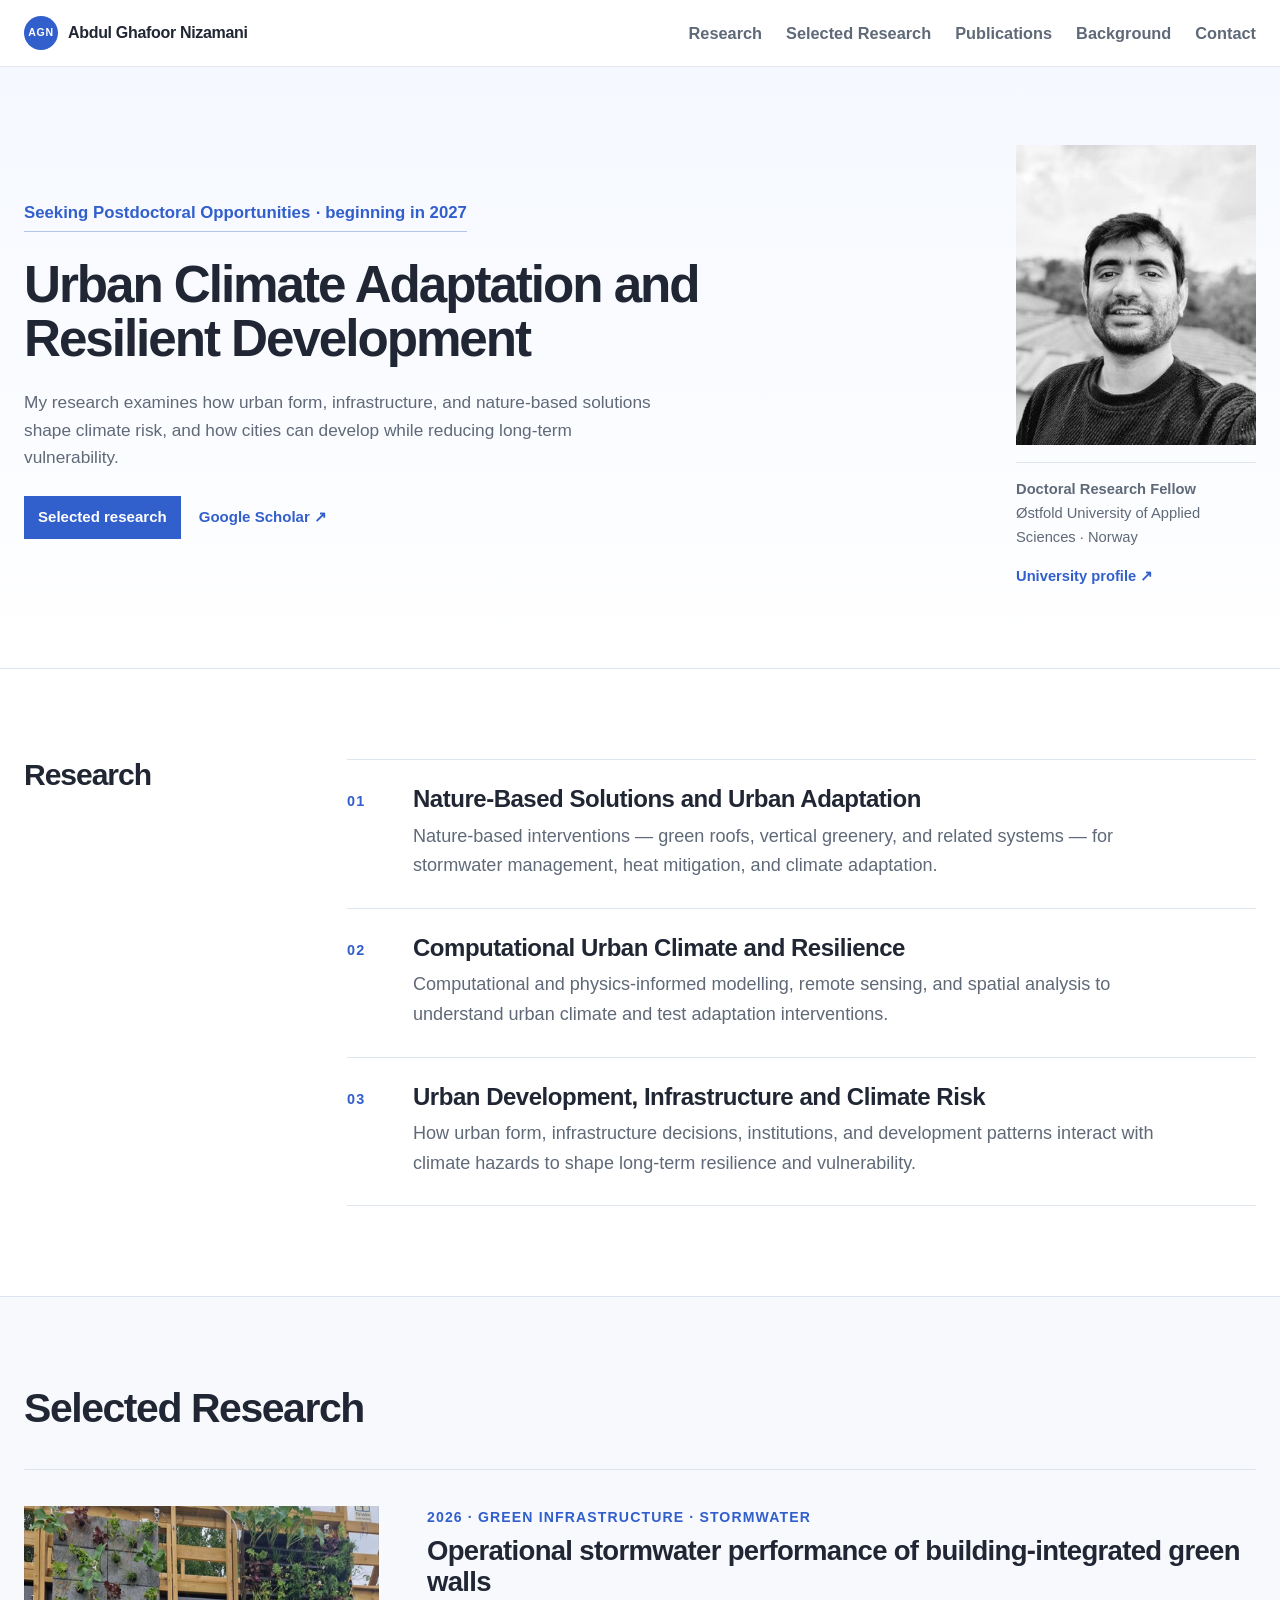
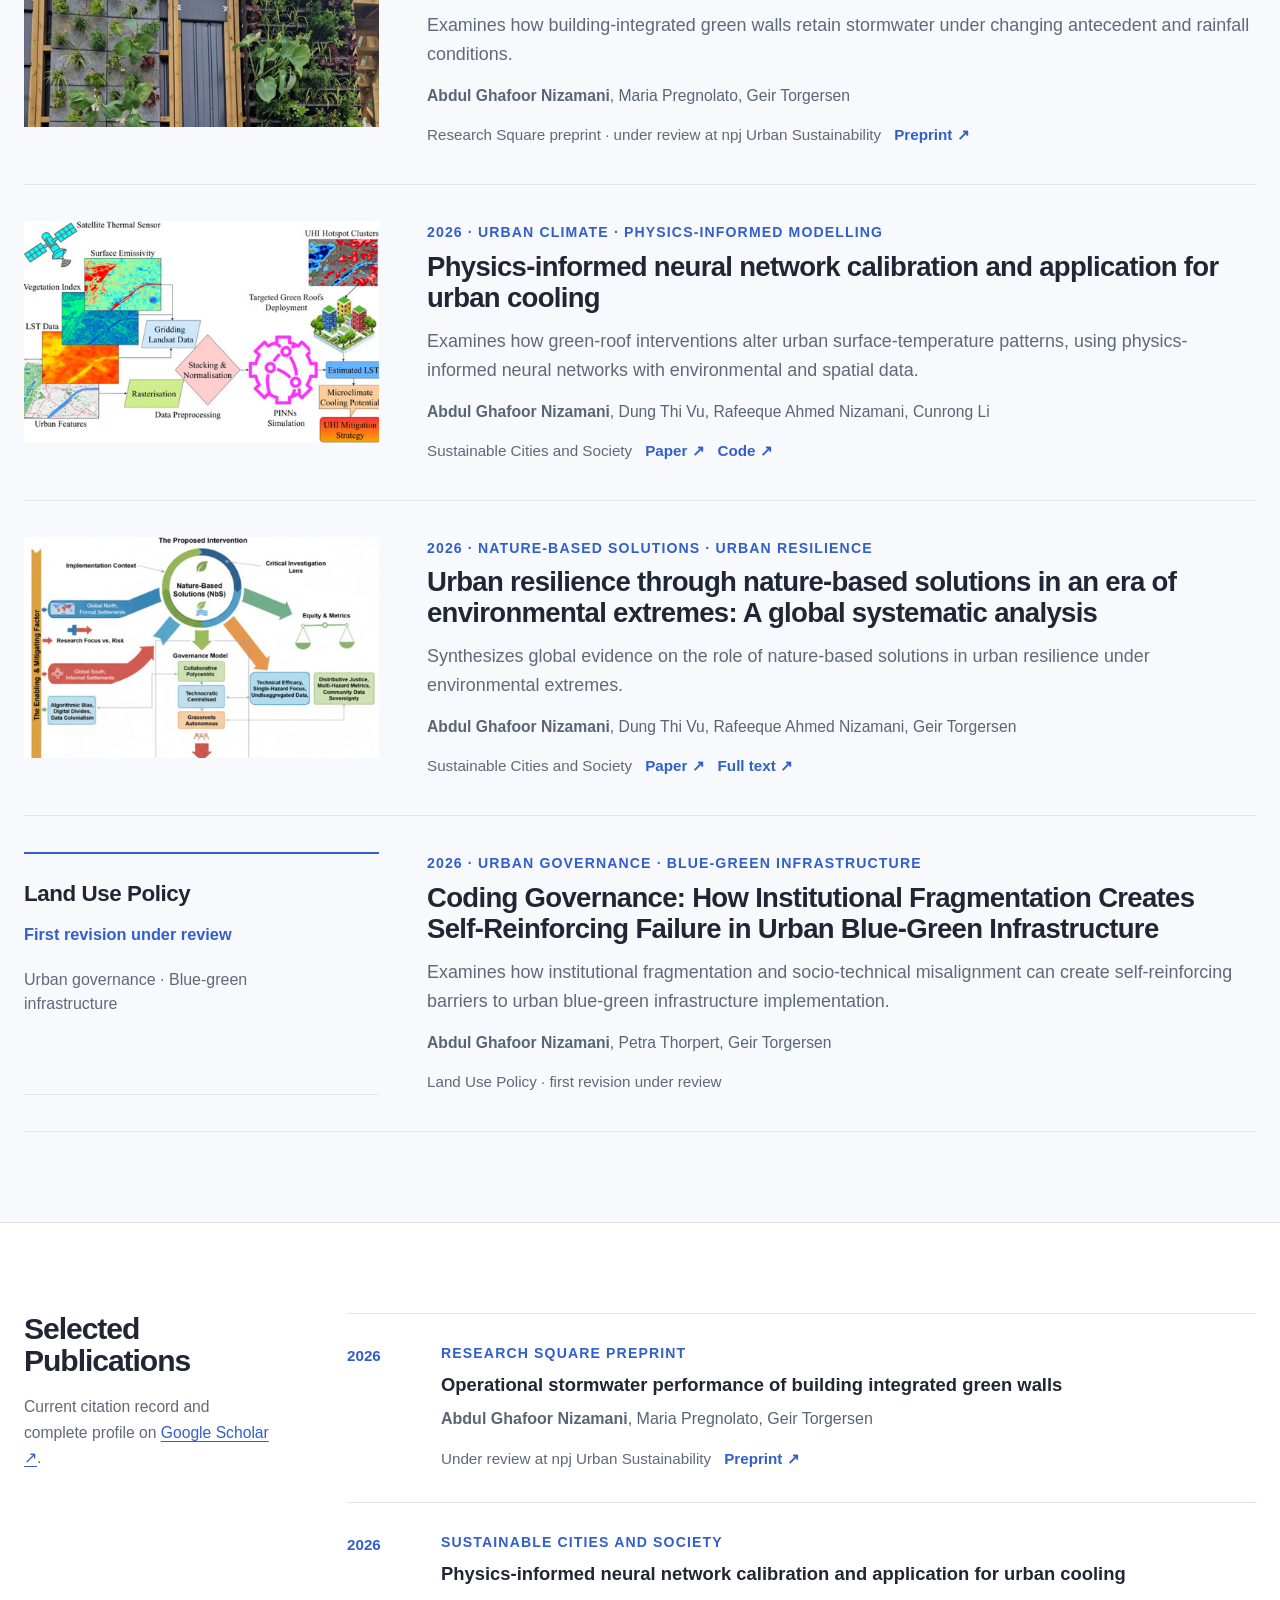
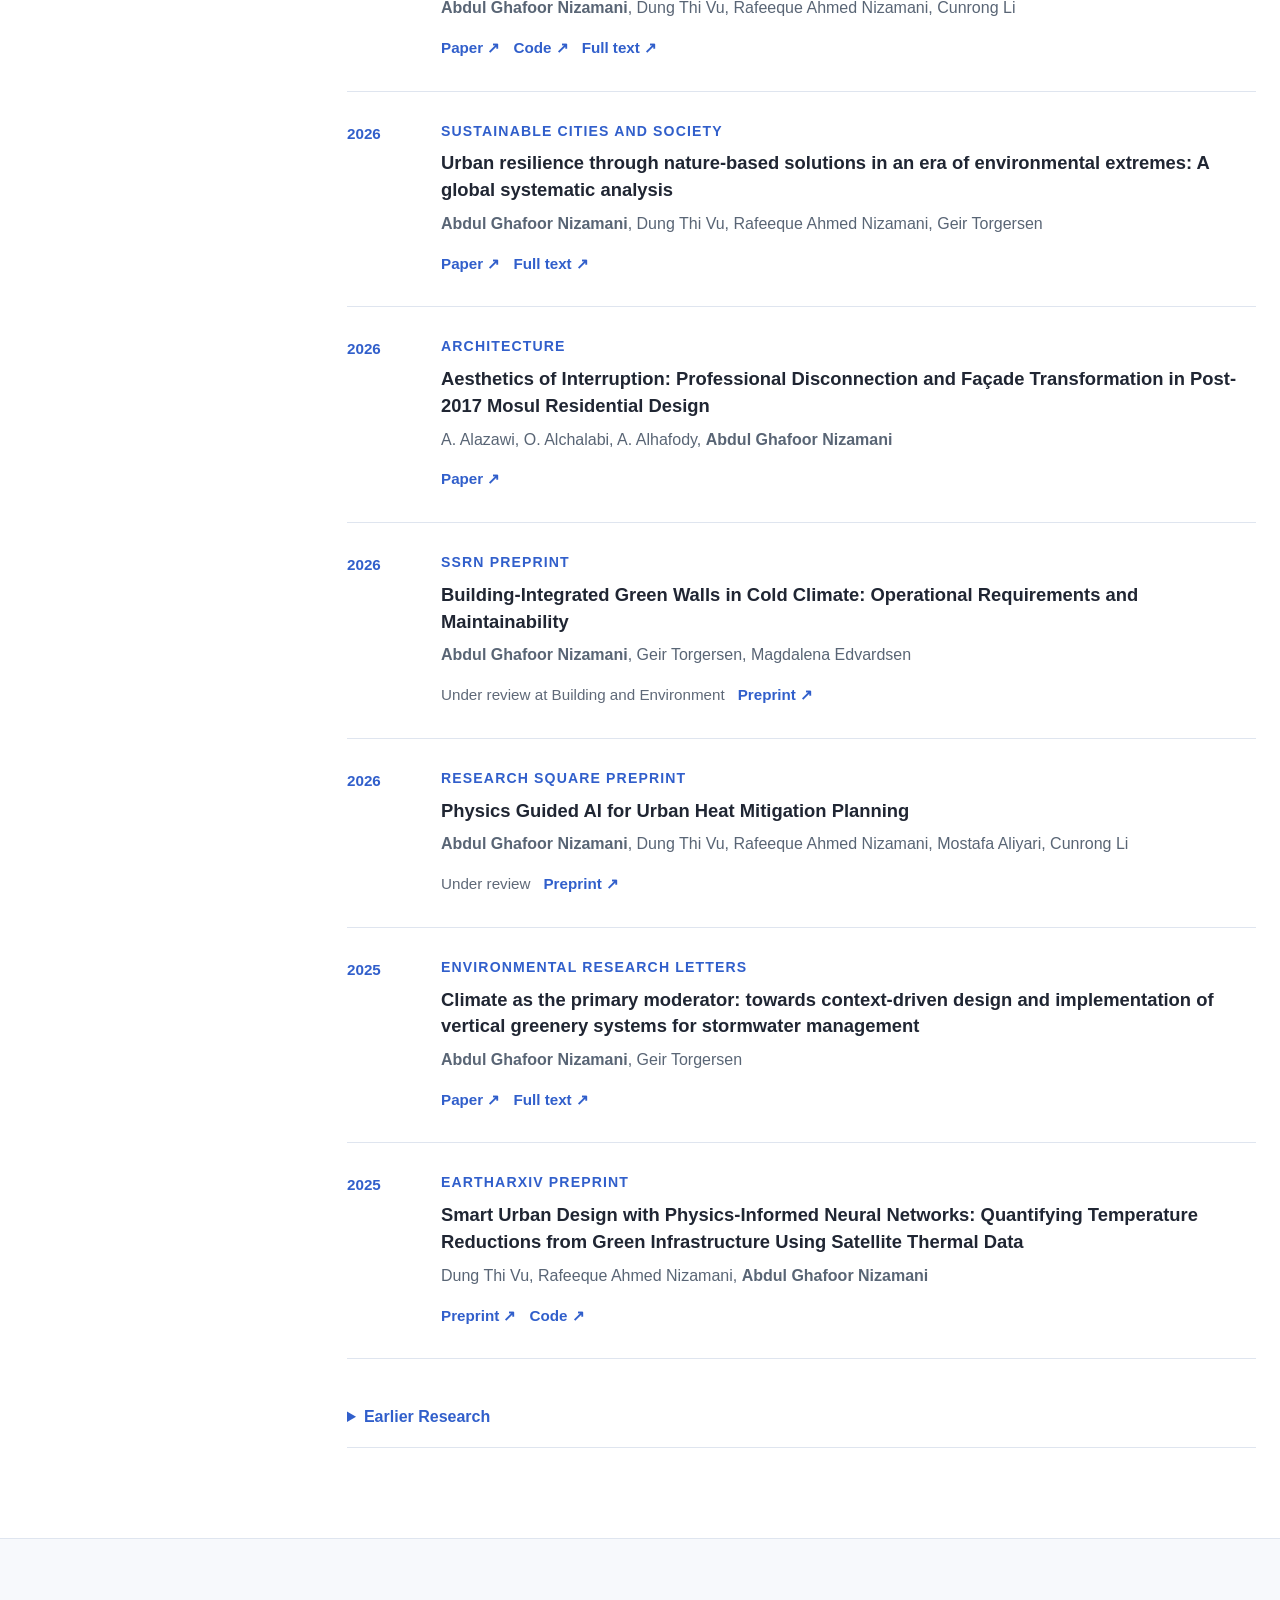
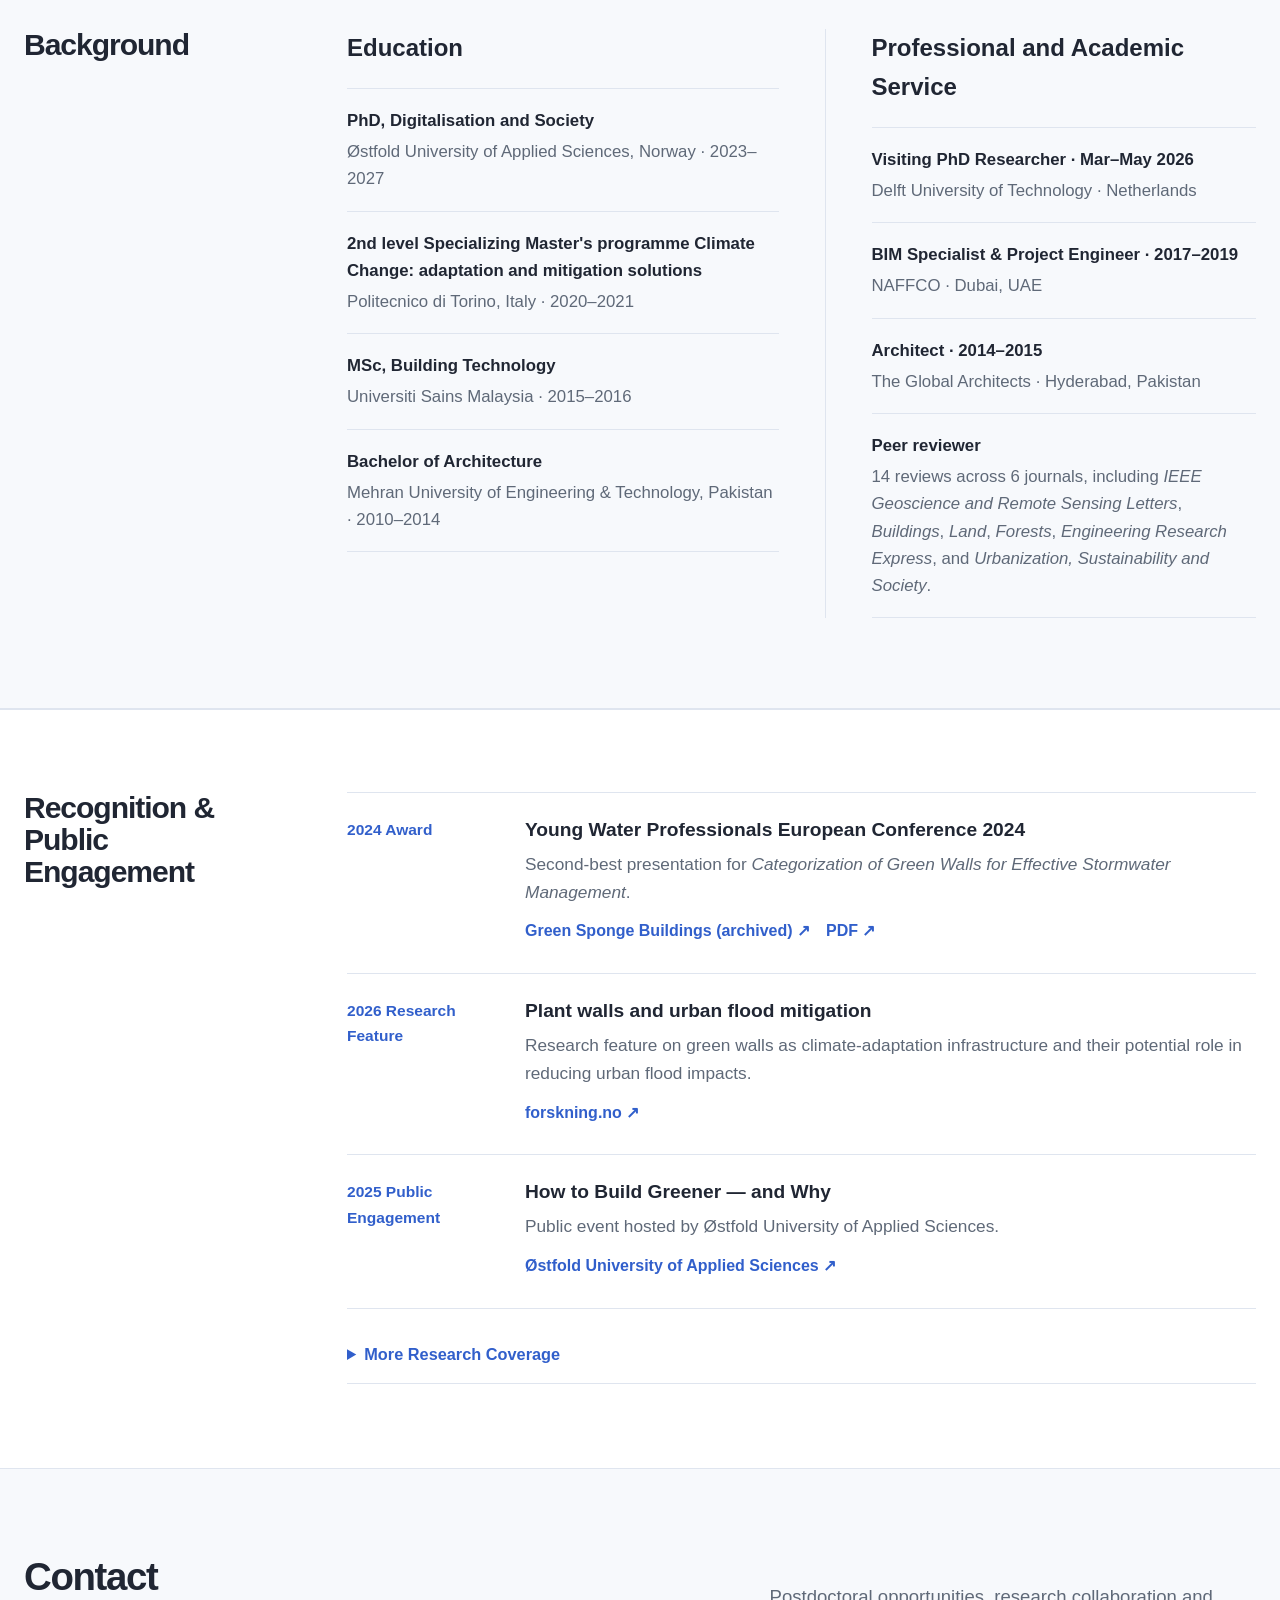
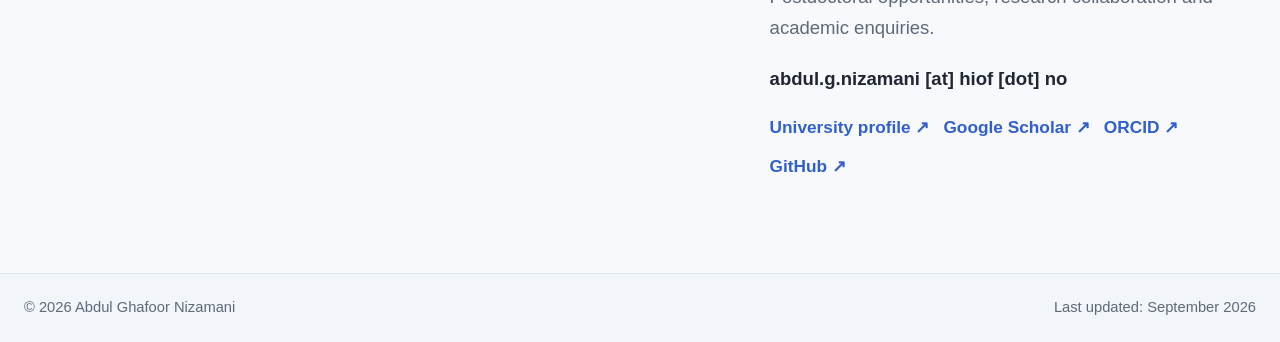
==== index.html @ 728be249 "Add Physics Guided AI preprint" ====
<!DOCTYPE html>

<html lang="en">
<head>
<meta charset="utf-8"/>
<meta content="width=device-width, initial-scale=1" name="viewport"/>
<title>Abdul Ghafoor Nizamani | Urban Climate Adaptation &amp; Resilient Development</title>
<meta content="Academic website of Abdul Ghafoor Nizamani, Doctoral Research Fellow working on urban climate adaptation, resilient urban development, nature-based solutions, urban systems, and computational climate modelling." name="description"/>
<meta content="#315fcb" name="theme-color"/>
<meta content="website" property="og:type"/>
<meta content="Abdul Ghafoor Nizamani | Academic Website" property="og:title"/>
<meta content="Urban climate adaptation, resilient development, nature-based solutions, urban systems, and computational climate modelling." property="og:description"/>
<meta content="https://nizamani-ag.github.io/photo.jpg" property="og:image"/>
<meta content="https://nizamani-ag.github.io/" property="og:url"/>
<link href="https://nizamani-ag.github.io/" rel="canonical"/>
<meta content="summary" name="twitter:card"/>
<link href="favicon.svg" rel="icon" type="image/svg+xml"/>
<link href="style.css" rel="stylesheet"/>
<script type="application/ld+json">
  {
    "@context": "https://schema.org",
    "@type": "Person",
    "name": "Abdul Ghafoor Nizamani",
    "jobTitle": "Doctoral Research Fellow",
    "affiliation": {"@type": "CollegeOrUniversity", "name": "Østfold University of Applied Sciences"},
    "sameAs": [
      "https://scholar.google.com/citations?user=hIw2pUEAAAAJ&hl=en",
      "https://github.com/nizamani-ag",
      "https://orcid.org/0000-0003-0678-5171",
      "https://www.hiof.no/iio/english/people/aca/abdulgn/"
    ]
  }
  </script>
</head>
<body>
<a class="skip-link" href="#main-content">Skip to content</a>
<header class="site-header" id="top">
<div class="nav-shell">
<a aria-label="Abdul Ghafoor Nizamani home" class="brand" href="#top">
<span aria-hidden="true" class="brand-mark">AGN</span>
<span class="brand-name">Abdul Ghafoor Nizamani</span>
</a>
<button aria-controls="primary-nav" aria-expanded="false" class="menu-toggle" type="button">
<span class="sr-only">Toggle navigation</span><span></span><span></span><span></span>
</button>
<nav aria-label="Primary navigation" class="primary-nav" id="primary-nav">
<a href="#research">Research</a>
<a href="#work">Selected Research</a>
<a href="#publications">Publications</a>
<a href="#background">Background</a>
<a href="#contact">Contact</a>
</nav>
</div>
</header>
<main id="main-content">
<section aria-labelledby="hero-title" class="hero">
<div class="shell hero-grid">
<div class="hero-copy">
<p class="availability"><span>Seeking Postdoctoral Opportunities</span><span class="availability-years">beginning in 2027</span></p>
<h1 id="hero-title">Urban Climate Adaptation and Resilient Development</h1>
<p class="hero-summary">My research examines how urban form, infrastructure, and nature-based solutions shape climate risk, and how cities can develop while reducing long-term vulnerability.</p>
<div aria-label="Academic profiles" class="hero-links">
<a class="primary-link" href="#work">Selected research</a>
<a href="https://scholar.google.com/citations?user=hIw2pUEAAAAJ&amp;hl=en" rel="noopener noreferrer" target="_blank">Google Scholar ↗</a>
</div>
</div>
<aside aria-label="Profile summary" class="profile">
<img alt="Portrait of Abdul Ghafoor Nizamani" class="portrait" src="photo.jpg"/>
<div class="profile-meta">
<p><strong>Doctoral Research Fellow</strong><br/>Østfold University of Applied Sciences · Norway</p>
<a href="https://www.hiof.no/iio/english/people/aca/abdulgn/" rel="noopener noreferrer" target="_blank">University profile ↗</a>
</div>
</aside>
</div>
</section>
<section aria-labelledby="research-title" class="section research-section" id="research">
<div class="shell editorial-grid">
<div class="section-label">
<h2 id="research-title">Research</h2>
</div>
<div class="research-list">
<article class="research-item">
<span class="research-number">01</span>
<div>
<h3>Nature-Based Solutions and Urban Adaptation</h3>
<p>Nature-based interventions — green roofs, vertical greenery, and related systems — for stormwater management, heat mitigation, and climate adaptation.</p>
</div>
</article>
<article class="research-item">
<span class="research-number">02</span>
<div>
<h3>Computational Urban Climate and Resilience</h3>
<p>Computational and physics-informed modelling, remote sensing, and spatial analysis to understand urban climate and test adaptation interventions.</p>
</div>
</article>
<article class="research-item">
<span class="research-number">03</span>
<div>
<h3>Urban Development, Infrastructure and Climate Risk</h3>
<p>How urban form, infrastructure decisions, institutions, and development patterns interact with climate hazards to shape long-term resilience and vulnerability.</p>
</div>
</article>
</div>
</div>
</section>
<section aria-labelledby="work-title" class="section work-section" id="work">
<div class="shell">
<div class="section-heading-simple">
<h2 id="work-title">Selected Research</h2>
</div>
<article class="work-row">
<button aria-label="Open full figure for green walls research" class="work-image image-button" data-lightbox="projects/full/green-walls.jpg" type="button">
<img alt="Research figure for building-integrated green wall stormwater performance" src="projects/green-walls.png"/>
</button>
<div class="work-copy">
<p class="work-meta">2026 · Green infrastructure · Stormwater</p>
<h3>Operational stormwater performance of building-integrated green walls</h3>
<p>Examines how building-integrated green walls retain stormwater under changing antecedent and rainfall conditions.</p>
<p class="authors"><strong>Abdul Ghafoor Nizamani</strong>, Maria Pregnolato, Geir Torgersen</p>
<p class="work-links"><span>Research Square preprint · under review at npj Urban Sustainability</span><a href="https://doi.org/10.21203/rs.3.rs-10841067/v1" rel="noopener noreferrer" target="_blank">Preprint ↗</a></p>
</div>
</article>
<article class="work-row">
<button aria-label="Open full figure for physics-informed urban cooling research" class="work-image image-button" data-lightbox="projects/full/pinn-urban-cooling.jpg" type="button">
<img alt="Research figure for physics-informed neural network urban cooling study" src="projects/pinn-urban-cooling.png"/>
</button>
<div class="work-copy">
<p class="work-meta">2026 · Urban climate · Physics-informed modelling</p>
<h3>Physics-informed neural network calibration and application for urban cooling</h3>
<p>Examines how green-roof interventions alter urban surface-temperature patterns, using physics-informed neural networks with environmental and spatial data.</p>
<p class="authors"><strong>Abdul Ghafoor Nizamani</strong>, Dung Thi Vu, Rafeeque Ahmed Nizamani, Cunrong Li</p>
<p class="work-links"><span>Sustainable Cities and Society</span><a href="https://doi.org/10.1016/j.scs.2026.107525" rel="noopener noreferrer" target="_blank">Paper ↗</a><a href="https://doi.org/10.5281/zenodo.20323753" rel="noopener noreferrer" target="_blank">Code ↗</a></p>
</div>
</article>
<article class="work-row">
<button aria-label="Open full figure for nature-based solutions and urban resilience research" class="work-image image-button" data-lightbox="projects/full/nbs-resilience.jpg" type="button">
<img alt="Research figure for global analysis of nature-based solutions and urban resilience" src="projects/nbs-resilience.png"/>
</button>
<div class="work-copy">
<p class="work-meta">2026 · Nature-based solutions · Urban resilience</p>
<h3>Urban resilience through nature-based solutions in an era of environmental extremes: A global systematic analysis</h3>
<p>Synthesizes global evidence on the role of nature-based solutions in urban resilience under environmental extremes.</p>
<p class="authors"><strong>Abdul Ghafoor Nizamani</strong>, Dung Thi Vu, Rafeeque Ahmed Nizamani, Geir Torgersen</p>
<p class="work-links"><span>Sustainable Cities and Society</span><a href="https://doi.org/10.1016/j.scs.2026.107192" rel="noopener noreferrer" target="_blank">Paper ↗</a><a href="https://hdl.handle.net/11250/5363609" rel="noopener noreferrer" target="_blank">Full text ↗</a></p>
</div>
</article>
<article class="work-row work-row-text"><div aria-label="Manuscript status" class="manuscript-lead"><p class="manuscript-journal">Land Use Policy</p><p class="manuscript-status">First revision under review</p><p class="manuscript-topic">Urban governance · Blue-green infrastructure</p></div><div class="work-copy"><p class="work-meta">2026 · Urban governance · Blue-green infrastructure</p><h3>Coding Governance: How Institutional Fragmentation Creates Self-Reinforcing Failure in Urban Blue-Green Infrastructure</h3><p>Examines how institutional fragmentation and socio-technical misalignment can create self-reinforcing barriers to urban blue-green infrastructure implementation.</p><p class="authors"><strong>Abdul Ghafoor Nizamani</strong>, Petra Thorpert, Geir Torgersen</p><p class="work-links"><span>Land Use Policy · first revision under review</span></p></div></article>
</div>
</section>
<section aria-labelledby="publications-title" class="section publications-section" id="publications">
<div class="shell editorial-grid publications-grid">
<div class="section-label sticky-label">
<h2 id="publications-title">Selected Publications</h2>
<p>Current citation record and complete profile on <a href="https://scholar.google.com/citations?user=hIw2pUEAAAAJ&amp;hl=en" rel="noopener noreferrer" target="_blank">Google Scholar ↗</a>.</p>
</div>
<div class="publication-list">
<article class="publication">
<p class="pub-year">2026</p>
<div><p class="pub-venue">Research Square preprint</p><h3>Operational stormwater performance of building integrated green walls</h3><p class="authors"><strong>Abdul Ghafoor Nizamani</strong>, Maria Pregnolato, Geir Torgersen</p><p class="pub-links"><span>Under review at npj Urban Sustainability</span><a href="https://doi.org/10.21203/rs.3.rs-10841067/v1" rel="noopener noreferrer" target="_blank">Preprint ↗</a></p></div>
</article>
<article class="publication">
<p class="pub-year">2026</p>
<div><p class="pub-venue">Sustainable Cities and Society</p><h3>Physics-informed neural network calibration and application for urban cooling</h3><p class="authors"><strong>Abdul Ghafoor Nizamani</strong>, Dung Thi Vu, Rafeeque Ahmed Nizamani, Cunrong Li</p><p class="pub-links"><a href="https://doi.org/10.1016/j.scs.2026.107525" rel="noopener noreferrer" target="_blank">Paper ↗</a><a href="https://doi.org/10.5281/zenodo.20323753" rel="noopener noreferrer" target="_blank">Code ↗</a><a href="https://hdl.handle.net/11250/5523626" rel="noopener noreferrer" target="_blank">Full text ↗</a></p></div>
</article><article class="publication">
<p class="pub-year">2026</p>
<div><p class="pub-venue">Sustainable Cities and Society</p><h3>Urban resilience through nature-based solutions in an era of environmental extremes: A global systematic analysis</h3><p class="authors"><strong>Abdul Ghafoor Nizamani</strong>, Dung Thi Vu, Rafeeque Ahmed Nizamani, Geir Torgersen</p><p class="pub-links"><a href="https://doi.org/10.1016/j.scs.2026.107192" rel="noopener noreferrer" target="_blank">Paper ↗</a><a href="https://hdl.handle.net/11250/5363609" rel="noopener noreferrer" target="_blank">Full text ↗</a></p></div>
</article>

<article class="publication">
<p class="pub-year">2026</p>
<div><p class="pub-venue">Architecture</p><h3>Aesthetics of Interruption: Professional Disconnection and Façade Transformation in Post-2017 Mosul Residential Design</h3><p class="authors">A. Alazawi, O. Alchalabi, A. Alhafody, <strong>Abdul Ghafoor Nizamani</strong></p><p class="pub-links"><a href="https://doi.org/10.3390/architecture6030103" rel="noopener noreferrer" target="_blank">Paper ↗</a></p></div>
</article>

<article class="publication">
<p class="pub-year">2026</p>
<div><p class="pub-venue">SSRN preprint</p><h3>Building-Integrated Green Walls in Cold Climate: Operational Requirements and Maintainability</h3><p class="authors"><strong>Abdul Ghafoor Nizamani</strong>, Geir Torgersen, Magdalena Edvardsen</p><p class="pub-links"><span>Under review at Building and Environment</span><a href="https://doi.org/10.2139/ssrn.7518015" rel="noopener noreferrer" target="_blank">Preprint ↗</a></p></div>
</article>

<article class="publication">
<p class="pub-year">2026</p>
<div><p class="pub-venue">Research Square preprint</p><h3>Physics Guided AI for Urban Heat Mitigation Planning</h3><p class="authors"><strong>Abdul Ghafoor Nizamani</strong>, Dung Thi Vu, Rafeeque Ahmed Nizamani, Mostafa Aliyari, Cunrong Li</p><p class="pub-links"><span>Under review</span><a href="https://doi.org/10.21203/rs.3.rs-10949253/v1" rel="noopener noreferrer" target="_blank">Preprint ↗</a></p></div>
</article>

<article class="publication">
<p class="pub-year">2025</p>
<div><p class="pub-venue">Environmental Research Letters</p><h3>Climate as the primary moderator: towards context-driven design and implementation of vertical greenery systems for stormwater management</h3><p class="authors"><strong>Abdul Ghafoor Nizamani</strong>, Geir Torgersen</p><p class="pub-links"><a href="https://doi.org/10.1088/1748-9326/ae2b86" rel="noopener noreferrer" target="_blank">Paper ↗</a><a href="https://hdl.handle.net/11250/5274819" rel="noopener noreferrer" target="_blank">Full text ↗</a></p></div>
</article>
<article class="publication">
<p class="pub-year">2025</p>
<div><p class="pub-venue">EarthArXiv preprint</p><h3>Smart Urban Design with Physics-Informed Neural Networks: Quantifying Temperature Reductions from Green Infrastructure Using Satellite Thermal Data</h3><p class="authors">Dung Thi Vu, Rafeeque Ahmed Nizamani, <strong>Abdul Ghafoor Nizamani</strong></p><p class="pub-links"><a href="https://doi.org/10.31223/X51T9D" rel="noopener noreferrer" target="_blank">Preprint ↗</a><a href="https://doi.org/10.5281/zenodo.17385259" rel="noopener noreferrer" target="_blank">Code ↗</a></p></div>
</article>
<details class="earlier-publications">
<summary>Earlier Research</summary>
<div class="earlier-list">
<article><p class="pub-year">2024</p><div><p class="pub-venue">Atmospheric Measurement Techniques</p><h3>Performance evaluation of MeteoTracker mobile sensor for outdoor applications</h3><p class="authors">Francesca Barbano, Erika Brattich, Cristian Cintolesi, <strong>A. Ghafoor Nizamani</strong>, Silvana Di Sabatino, et al.</p><p class="pub-links"><a href="https://amt.copernicus.org/articles/17/3255/2024/" rel="noopener noreferrer" target="_blank">Paper ↗</a></p></div></article>
<article><p class="pub-year">2023</p><div><p class="pub-venue">Environmental Science and Pollution Research</p><h3>The impacts of conventional energies on environmental degradation: does Pakistan's economic and environmental model follow the Kuznets curve?</h3><p class="authors">Rafeeque Ahmed Nizamani, Faheem Shaikh, <strong>Abdul Ghafoor Nizamani</strong>, Najeebullah Haider Mirjat, Laveet Kumar, Muhammad Ehsan Elahi Assad</p><p class="pub-links"><a href="https://doi.org/10.1007/s11356-022-22611-x" rel="noopener noreferrer" target="_blank">Paper ↗</a></p></div></article>
<article><p class="pub-year">2021</p><div><p class="pub-venue">Energy and Buildings</p><h3>Influences of the optimized air curtain at subway entrance to reduce the ingress of outdoor airborne particles</h3><p class="authors">Tugce Chen, Sheng-Jie Cao, Jing Wang, <strong>Abdul Ghafoor Nizamani</strong>, Zhengtao Feng, Prashant Kumar</p><p class="pub-links"><a href="https://doi.org/10.1016/j.enbuild.2021.111028" rel="noopener noreferrer" target="_blank">Paper ↗</a></p></div></article>
</div>
</details>
</div>
</div>
</section>
<section aria-labelledby="background-title" class="section background-section" id="background">
<div class="shell editorial-grid">
<div class="section-label">
<h2 id="background-title">Background</h2>
</div>
<div class="background-columns">
<div>
<h3>Education</h3>
<dl class="background-list">
<div><dt>PhD, Digitalisation and Society</dt><dd>Østfold University of Applied Sciences, Norway · 2023–2027</dd></div>
<div><dt>2nd level Specializing Master's programme Climate Change: adaptation and mitigation solutions</dt><dd>Politecnico di Torino, Italy · 2020–2021</dd></div>
<div><dt>MSc, Building Technology</dt><dd>Universiti Sains Malaysia · 2015–2016</dd></div>
<div><dt>Bachelor of Architecture</dt><dd>Mehran University of Engineering &amp; Technology, Pakistan · 2010–2014</dd></div>
</dl>
</div>
<div>
<h3>Professional and Academic Service</h3>
<dl class="background-list">
<div><dt>Visiting PhD Researcher · Mar–May 2026</dt><dd>Delft University of Technology · Netherlands</dd></div>
<div><dt>BIM Specialist &amp; Project Engineer · 2017–2019</dt><dd>NAFFCO · Dubai, UAE</dd></div>
<div><dt>Architect · 2014–2015</dt><dd>The Global Architects · Hyderabad, Pakistan</dd></div>
<div><dt>Peer reviewer</dt><dd>14 reviews across 6 journals, including <em>IEEE Geoscience and Remote Sensing Letters</em>, <em>Buildings</em>, <em>Land</em>, <em>Forests</em>, <em>Engineering Research Express</em>, and <em>Urbanization, Sustainability and Society</em>.</dd></div>
</dl>
</div>
</div>
</div>
</section>
<section aria-labelledby="recognition-title" class="section recognition-section">
<div class="shell editorial-grid">
<div class="section-label">
<h2 id="recognition-title">Recognition &amp; Public Engagement</h2>
</div>
<div class="recognition-content">
<div class="recognition-list">
<article class="recognition-item">
<div class="recognition-meta">2024 Award</div>
<div><h3>Young Water Professionals European Conference 2024</h3><p>Second-best presentation for <em>Categorization of Green Walls for Effective Stormwater Management</em>.</p><a href="archive/green-sponge-buildings-young-water-professionals-2024.html" rel="noopener noreferrer" target="_blank">Green Sponge Buildings (archived) ↗</a><a href="archive/green-sponge-buildings-young-water-professionals-2024.pdf" rel="noopener noreferrer" target="_blank">PDF ↗</a></div>
</article>
<article class="recognition-item">
<div class="recognition-meta">2026 Research Feature</div>
<div><h3>Plant walls and urban flood mitigation</h3><p>Research feature on green walls as climate-adaptation infrastructure and their potential role in reducing urban flood impacts.</p><a href="https://www.forskning.no/baerekraft-flom-hogskolen-i-ostfold/svampebygg-vegger-av-planter-kan-dempe-flomskader-i-byene/2634657" rel="noopener noreferrer" target="_blank">forskning.no ↗</a></div>
</article>
<article class="recognition-item">
<div class="recognition-meta">2025 Public Engagement</div>
<div><h3>How to Build Greener — and Why</h3><p>Public event hosted by Østfold University of Applied Sciences.</p><a href="https://www.hiof.no/iio/om/aktuelt/arrangementer/2025/hvordan-bygge-gronnere---og-hvorfor.html" rel="noopener noreferrer" target="_blank">Østfold University of Applied Sciences ↗</a></div>
</article>
</div>
<details class="more-coverage">
<summary>More Research Coverage</summary>
<div class="coverage-links">
<a href="https://www.hiof.no/iio/english/research/groups/building-and-environment/news/abdul---publishing-forst-paper.html" rel="noopener noreferrer" target="_blank"><span>Østfold University of Applied Sciences</span><strong>Research news feature on first publication</strong></a>
<a href="https://www.f-b.no/gronne-vegger-i-fredrikstad-kan-planter-forhindre-flom/s/5-59-3521035" rel="noopener noreferrer" target="_blank"><span>Fredriksstad Blad</span><strong>Green walls in Fredrikstad and flood mitigation</strong></a>
<a href="https://www.hiof.no/iio/om/aktuelt/aktuelle-saker/2026/gronne-vegger-kan-bidra-til-a-dempe-flomskader-i-b.html" rel="noopener noreferrer" target="_blank"><span>Østfold University of Applied Sciences</span><strong>Research news on green walls and flood-damage reduction</strong></a>
</div>
</details>
</div>
</div>
</section>
<section aria-labelledby="contact-title" class="contact-section" id="contact">
<div class="shell contact-grid">
<div>
<h2 id="contact-title">Contact</h2>
</div>
<div class="contact-copy">
<p>Postdoctoral opportunities, research collaboration and academic enquiries.</p>
<p class="email">abdul.g.nizamani [at] hiof [dot] no</p>
<div class="contact-links"><a href="https://www.hiof.no/iio/english/people/aca/abdulgn/" rel="noopener noreferrer" target="_blank">University profile ↗</a><a href="https://scholar.google.com/citations?user=hIw2pUEAAAAJ&amp;hl=en" rel="noopener noreferrer" target="_blank">Google Scholar ↗</a><a href="https://orcid.org/0000-0003-0678-5171" rel="noopener noreferrer" target="_blank">ORCID ↗</a><a href="https://github.com/nizamani-ag" rel="noopener noreferrer" target="_blank">GitHub ↗</a></div>
</div>
</div>
</section>
</main>
<footer class="site-footer">
<div class="shell footer-row"><p>© <span id="year"></span> Abdul Ghafoor Nizamani</p><p>Last updated: September 2026</p></div>
</footer>
<div aria-hidden="true" aria-label="Expanded research image" aria-modal="true" class="lightbox" id="lightbox" role="dialog">
<button aria-label="Close image" class="lightbox-close" type="button">×</button>
<img alt="Expanded research figure" id="lightbox-image" src=""/>
</div>
<script src="script.js"></script>
</body>
</html>
---- style.css ----
:root {
  --ink: #202633;
  --ink-soft: #5f6978;
  --accent: #315fcb;
  --accent-2: #4f79d8;
  --warm: #315fcb;
  --paper: #ffffff;
  --white: #ffffff;
  --tint: #f6f8fc;
  --line: #dfe5ef;
  --max: 1240px;
}

* { box-sizing: border-box; }
html { scroll-behavior: smooth; }
body {
  margin: 0;
  color: var(--ink);
  background: var(--paper);
  font-family: Inter, ui-sans-serif, -apple-system, BlinkMacSystemFont, "Segoe UI", sans-serif;
  line-height: 1.62;
  -webkit-font-smoothing: antialiased;
}
body.lightbox-open { overflow: hidden; }
img { display: block; max-width: 100%; }
a { color: var(--accent); text-decoration-thickness: 1px; text-underline-offset: 3px; }
a:hover { color: var(--warm); }
button { font: inherit; color: inherit; }
:focus-visible { outline: 3px solid color-mix(in srgb, var(--accent) 34%, transparent); outline-offset: 3px; }

.sr-only { position:absolute!important; width:1px; height:1px; padding:0; margin:-1px; overflow:hidden; clip:rect(0,0,0,0); white-space:nowrap; border:0; }
.skip-link { position:fixed; left:16px; top:-80px; z-index:9999; padding:9px 12px; background:#fff; border:1px solid var(--line); color:var(--ink); }
.skip-link:focus { top:14px; }
.shell { width:min(calc(100% - 48px), var(--max)); margin:0 auto; }

/* Header / navigation */
.site-header {
  position:sticky; top:0; z-index:1000;
  background:color-mix(in srgb, var(--paper) 93%, transparent);
  backdrop-filter:blur(12px);
  border-bottom:1px solid color-mix(in srgb, var(--line) 80%, transparent);
}
.nav-shell { width:min(calc(100% - 48px), var(--max)); min-height:66px; margin:0 auto; display:flex; align-items:center; justify-content:space-between; gap:24px; }
.brand { display:flex; align-items:center; gap:10px; text-decoration:none; color:var(--ink); font-weight:760; letter-spacing:-.02em; }
.brand:hover { color:var(--ink); }
.brand-mark { width:34px; height:34px; display:grid; place-items:center; background:var(--accent); color:#fff; font-size:.66rem; letter-spacing:.06em; border-radius:50%; }
.primary-nav { display:flex; gap:24px; align-items:center; }
.primary-nav a { color:var(--ink-soft); text-decoration:none; font-size:1.02rem; font-weight:650; }
.primary-nav a:hover { color:var(--accent); }
.menu-toggle { display:none; border:0; background:none; padding:7px; cursor:pointer; }
.menu-toggle span:not(.sr-only) { width:23px; height:2px; background:var(--ink); display:block; margin:5px 0; }

/* Hero */
.hero { padding:78px 0 76px; background:linear-gradient(180deg, #f5f8ff 0%, #ffffff 100%); }
.hero-grid { display:grid; grid-template-columns:minmax(0,1fr) 250px; gap:76px; align-items:center; }
.availability { display:inline-block; margin:0 0 26px; padding-bottom:5px; color:var(--accent); border-bottom:1px solid color-mix(in srgb, var(--accent) 35%, transparent); font-size:1.05rem; font-weight:720; }
.hero h1, .section-label h2, .section-heading-simple h2, .contact-section h2 {
  margin:0; font-family:Inter, ui-sans-serif, -apple-system, BlinkMacSystemFont, "Segoe UI", sans-serif; font-weight:600; letter-spacing:-.035em; line-height:1.03; color:var(--ink);
}
.hero h1 { max-width:720px; font-size:clamp(2.5rem,4vw,3.75rem); line-height:1.05; letter-spacing:-.04em; }
.hero-summary { max-width:640px; margin:24px 0 0; color:var(--ink-soft); font-size:1.08rem; line-height:1.58; }
.hero-links { display:flex; flex-wrap:wrap; gap:18px; margin-top:25px; align-items:center; }
.hero-links a { font-size:.94rem; font-weight:700; text-decoration:none; }
.hero-links .primary-link { padding:9px 14px; background:var(--accent); color:#fff; }
.hero-links .primary-link:hover { background:var(--accent-2); color:#fff; }
.profile { align-self:center; }
.portrait { width:100%; max-width:240px; aspect-ratio:4/5; object-fit:cover; object-position:center 22%; margin-left:auto; }
.profile-meta { max-width:240px; margin:17px 0 0 auto; padding-top:15px; border-top:1px solid var(--line); color:var(--ink-soft); font-size:.92rem; }
.profile-meta p { margin:0 0 11px; }
.profile-meta a { display:inline-block; padding-block:4px; font-weight:700; text-decoration:none; }

/* Sections */
.section { padding:90px 0; scroll-margin-top:70px; }
.editorial-grid { display:grid; grid-template-columns:255px minmax(0,1fr); gap:68px; align-items:start; }
.section-label h2 { font-size:clamp(1.75rem,2.35vw,2.25rem); max-width:245px; line-height:1.06; }
.section-label > p { margin:18px 0 0; max-width:245px; color:var(--ink-soft); font-size:.98rem; }

/* Research */
.research-section { border-top:1px solid var(--line); }
.research-list { border-top:1px solid var(--line); }
.research-item { display:grid; grid-template-columns:48px minmax(0,1fr); gap:18px; padding:25px 0 27px; border-bottom:1px solid var(--line); }
.research-number { padding-top:5px; color:var(--warm); font-size:.9rem; font-weight:800; letter-spacing:.08em; }
.research-item h3 { margin:0 0 8px; font-weight:600; font-size:1.5rem; line-height:1.18; letter-spacing:-.02em; }
.research-item p { margin:0; max-width:760px; color:var(--ink-soft); font-size:1.13rem; line-height:1.64; }

/* Selected research */
.work-section { background:#f7f9fd; border-block:1px solid var(--line); }
.section-heading-simple { margin-bottom:38px; }
.section-heading-simple h2 { max-width:680px; font-size:clamp(2rem,3.2vw,2.8rem); line-height:1.06; }
.work-row { display:grid; grid-template-columns:355px minmax(0,1fr); gap:48px; align-items:start; padding:36px 0; border-top:1px solid var(--line); }
.work-row:last-child { border-bottom:1px solid var(--line); }
.image-button { padding:0; border:0; background:none; cursor:zoom-in; text-align:left; }
.work-image img { width:100%; aspect-ratio:16/10; object-fit:cover; }
.work-meta, .pub-venue { margin:0 0 8px; color:var(--accent); font-size:.88rem; font-weight:800; letter-spacing:.08em; text-transform:uppercase; }
.work-copy h3 { margin:0 0 13px; font-size:clamp(1.6rem,2.15vw,2.1rem); font-weight:600; line-height:1.12; letter-spacing:-.025em; }
.work-copy > p:not(.work-meta):not(.authors):not(.work-links) { margin:0 0 14px; color:var(--ink-soft); font-size:1.12rem; }
.authors { margin:0; color:#596575; font-size:.98rem; }
.work-links, .pub-links { display:flex; flex-wrap:wrap; gap:13px; align-items:center; margin:15px 0 0; color:var(--ink-soft); font-size:.95rem; }
.work-links a, .pub-links a { font-weight:750; text-decoration:none; }

/* Manuscript lead (text-only work row) */
.manuscript-lead { align-self:stretch; padding:22px 0; border-top:2px solid var(--accent); border-bottom:1px solid var(--line); }
.manuscript-lead p { margin:0; }
.manuscript-journal { color:var(--ink); font-size:1.4rem; font-weight:700; letter-spacing:-.02em; }
.manuscript-status { margin-top:9px !important; color:var(--accent); font-size:1.02rem; font-weight:700; }
.manuscript-topic { margin-top:20px !important; max-width:280px; color:var(--ink-soft); font-size:1rem; line-height:1.5; }

/* Publications */
.publications-section { background:var(--paper); }
.sticky-label { position:sticky; top:98px; }
.publication-list { border-top:1px solid var(--line); }
.publication { display:grid; grid-template-columns:70px minmax(0,1fr); gap:24px; padding:28px 0 30px; border-bottom:1px solid var(--line); }
.pub-year { margin:2px 0 0; color:var(--warm); font-size:.95rem; font-weight:800; }
.publication h3, .earlier-list h3 { margin:0; font-size:1.15rem; line-height:1.45; font-weight:760; color:var(--ink); }
.publication .authors, .earlier-list .authors { margin-top:7px; font-size:1rem; }
.earlier-publications { margin-top:28px; border-bottom:1px solid var(--line); }
.earlier-publications summary { cursor:pointer; padding:17px 0; color:var(--accent); font-weight:800; }
.earlier-list article { display:grid; grid-template-columns:70px minmax(0,1fr); gap:24px; padding:23px 0; border-top:1px solid var(--line); }

/* Background */
.background-section { background:#f7f9fc; border-block:1px solid var(--line); }
.background-columns { display:grid; grid-template-columns:1fr 1fr; gap:46px; }
.background-columns > div + div { border-left:1px solid var(--line); padding-left:46px; }
.background-columns h3 { margin:0 0 20px; font-weight:600; font-size:1.5rem; }
.background-list { margin:0; }
.background-list > div { padding:18px 0; border-top:1px solid var(--line); }
.background-list > div:last-child { border-bottom:1px solid var(--line); }
.background-list dt { font-weight:760; font-size:1.05rem; }
.background-list dd { margin:4px 0 0; color:var(--ink-soft); font-size:1.05rem; }

/* Recognition */
.recognition-section { padding-top:82px; padding-bottom:84px; background:var(--paper); border-top:1px solid var(--line); }
.recognition-list { border-top:1px solid var(--line); }
.recognition-item { display:grid; grid-template-columns:150px minmax(0,1fr); gap:28px; padding:24px 0 26px; border-bottom:1px solid var(--line); }
.recognition-meta { color:var(--accent); font-size:.97rem; font-weight:700; }
.recognition-item h3 { margin:0 0 7px; color:var(--ink); font-size:1.2rem; line-height:1.4; font-weight:600; }
.recognition-item p { margin:0 0 9px; max-width:720px; color:var(--ink-soft); font-size:1.08rem; line-height:1.6; }
.recognition-item a { display:inline-block; padding-block:3px; font-size:1rem; font-weight:700; text-decoration:none; }
.recognition-item a + a { margin-left:16px; }
.more-coverage { margin-top:18px; border-bottom:1px solid var(--line); }
.more-coverage summary { padding:14px 0 16px; cursor:pointer; color:var(--accent); font-size:1.02rem; font-weight:700; }
.coverage-links { padding-bottom:15px; }
.coverage-links a { display:grid; grid-template-columns:210px minmax(0,1fr); gap:24px; padding:13px 0; border-top:1px solid var(--line); text-decoration:none; }
.coverage-links span { color:var(--ink-soft); font-size:.95rem; }
.coverage-links strong { color:var(--ink); font-size:1.04rem; font-weight:650; }
.coverage-links a:hover strong { color:var(--accent); }

/* Contact */
.contact-section { scroll-margin-top:70px; padding:88px 0 92px; background:#f7f9fc; border-top:1px solid var(--line); }
.contact-grid { display:grid; grid-template-columns:minmax(0,1fr) minmax(280px,.72fr); gap:70px; align-items:start; }
.contact-section h2 { max-width:700px; font-size:clamp(2rem,3vw,2.75rem); }
.contact-copy { max-width:620px; padding-top:24px; color:var(--ink-soft); font-size:1.16rem; line-height:1.68; }
.contact-copy p { margin:0 0 19px; }
.contact-copy .email { color:var(--ink); font-weight:700; }
.contact-links { display:flex; flex-wrap:wrap; gap:14px; row-gap:10px; }
.contact-links a { font-size:1.08rem; font-weight:750; text-decoration:none; }

/* Footer */
.site-footer { padding:22px 0; background:#f2f5fa; border-top:1px solid var(--line); color:#5f6978; }
.footer-row { display:flex; justify-content:space-between; gap:20px; }
.footer-row p { margin:0; font-size:.92rem; }

/* Lightbox */
.lightbox { position:fixed; inset:0; z-index:2000; display:none; place-items:center; padding:28px; background:rgba(12,17,26,.94); }
.lightbox.open { display:grid; }
.lightbox img { max-width:min(94vw,1500px); max-height:90vh; object-fit:contain; }
.lightbox-close { position:absolute; right:24px; top:18px; width:44px; height:44px; border:1px solid rgba(255,255,255,.3); border-radius:50%; background:rgba(255,255,255,.08); color:#fff; font-size:1.7rem; cursor:pointer; }

@media (prefers-reduced-motion: reduce) {
  html { scroll-behavior:auto; }
  *, *::before, *::after { transition-duration:.01ms!important; animation-duration:.01ms!important; animation-iteration-count:1!important; }
}

/* Tablet */
@media (max-width: 940px) {
  .hero-grid { grid-template-columns:1fr; gap:44px; }
  .profile { display:grid; grid-template-columns:220px minmax(0,1fr); gap:24px; align-items:end; }
  .portrait { margin-left:0; }
  .profile-meta { margin-left:0; max-width:420px; }
  .editorial-grid { grid-template-columns:1fr; gap:26px; }
  .section-label h2, .section-label > p { max-width:680px; }
  .sticky-label { position:static; }
  .work-row { grid-template-columns:270px minmax(0,1fr); gap:32px; }
}

/* Mobile */
@media (max-width: 760px) {
  .shell, .nav-shell { width:min(calc(100% - 30px), var(--max)); }
  .brand-name { display:none; }
  .menu-toggle { display:block; }
  .primary-nav { position:absolute; left:15px; right:15px; top:59px; display:none; flex-direction:column; gap:0; align-items:stretch; padding:8px 0; background:var(--paper); border:1px solid var(--line); }
  .primary-nav.open { display:flex; }
  .primary-nav a { padding:10px 14px; }
  .hero { padding:40px 0 44px; }
  .hero h1 { font-size:clamp(1.8rem,8.5vw,2.4rem); line-height:1.1; }
  .hero-summary { font-size:1rem; margin-top:18px; }
  .hero-links { margin-top:20px; }
  .hero-grid { gap:28px; }
  .profile { display:block; }
  .portrait { max-width:220px; }
  .profile-meta { max-width:320px; margin-top:15px; }
  .availability { display:inline-flex; flex-direction:column; align-items:flex-start; gap:2px; line-height:1.28; }
  .availability-years { font-size:.92em; font-weight:650; }
  .section { padding:56px 0; }
  .research-item { grid-template-columns:42px 1fr; gap:13px; }
  .work-row { grid-template-columns:1fr; gap:20px; padding:24px 0; }
  .manuscript-lead { padding:16px 0 18px; }
  .manuscript-topic { max-width:none; }
  .background-columns { grid-template-columns:1fr; gap:28px; }
  .background-columns > div + div { border-left:0; padding-left:0; }
  .recognition-section { padding-top:52px; padding-bottom:54px; }
  .recognition-item { grid-template-columns:1fr; gap:8px; padding:20px 0 22px; }
  .recognition-meta span + span::before { content:"· "; }
  .coverage-links a { grid-template-columns:1fr; gap:3px; padding:12px 0; }
  .contact-section { padding:56px 0; }
  .contact-grid { grid-template-columns:1fr; gap:18px; }
  .contact-copy { padding-top:0; font-size:1.08rem; line-height:1.65; }
  .footer-row { flex-direction:column; gap:4px; }
}

@media (min-width: 761px) {
  .availability { display:inline-flex; gap:.35rem; }
  .availability-years::before { content:"· "; }
}

@media (max-width: 480px) {
  .hero-links { align-items:flex-start; flex-direction:column; gap:11px; }
  .publication, .earlier-list article { grid-template-columns:46px minmax(0,1fr); gap:14px; }
}
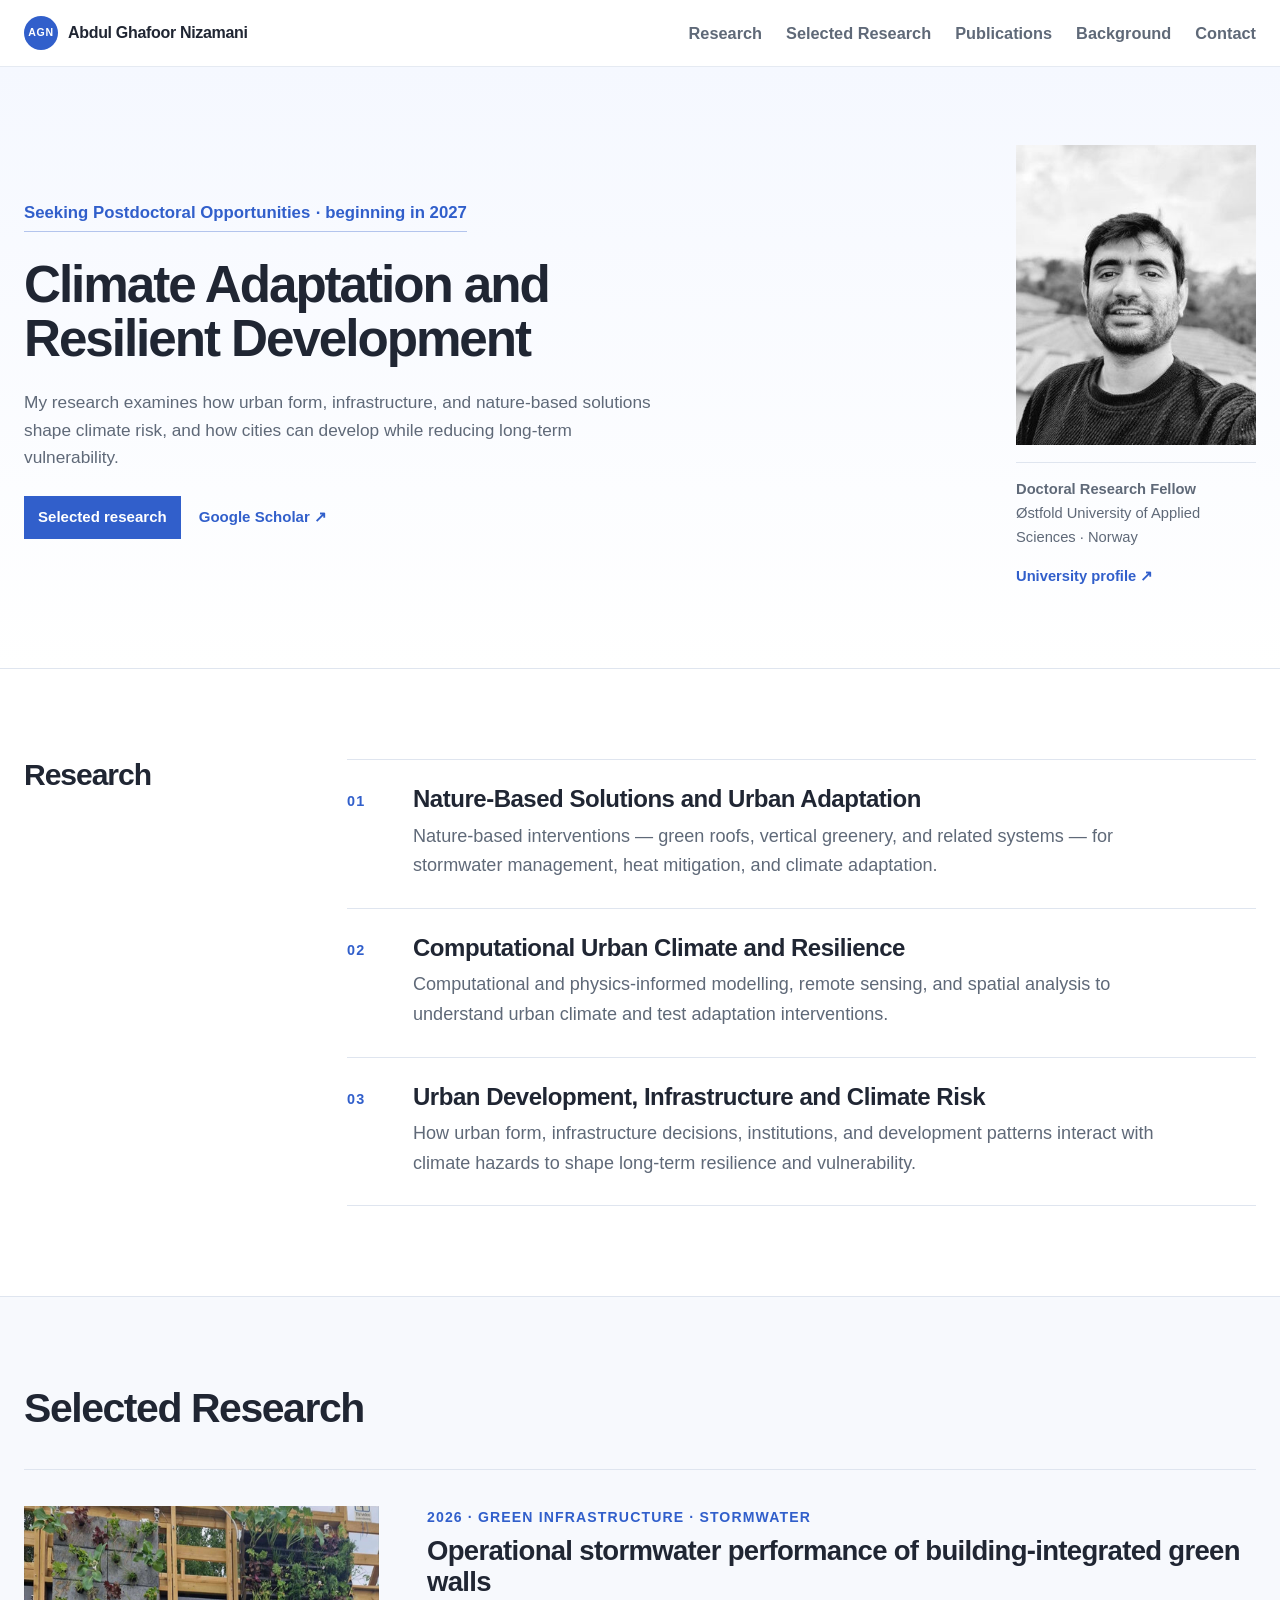
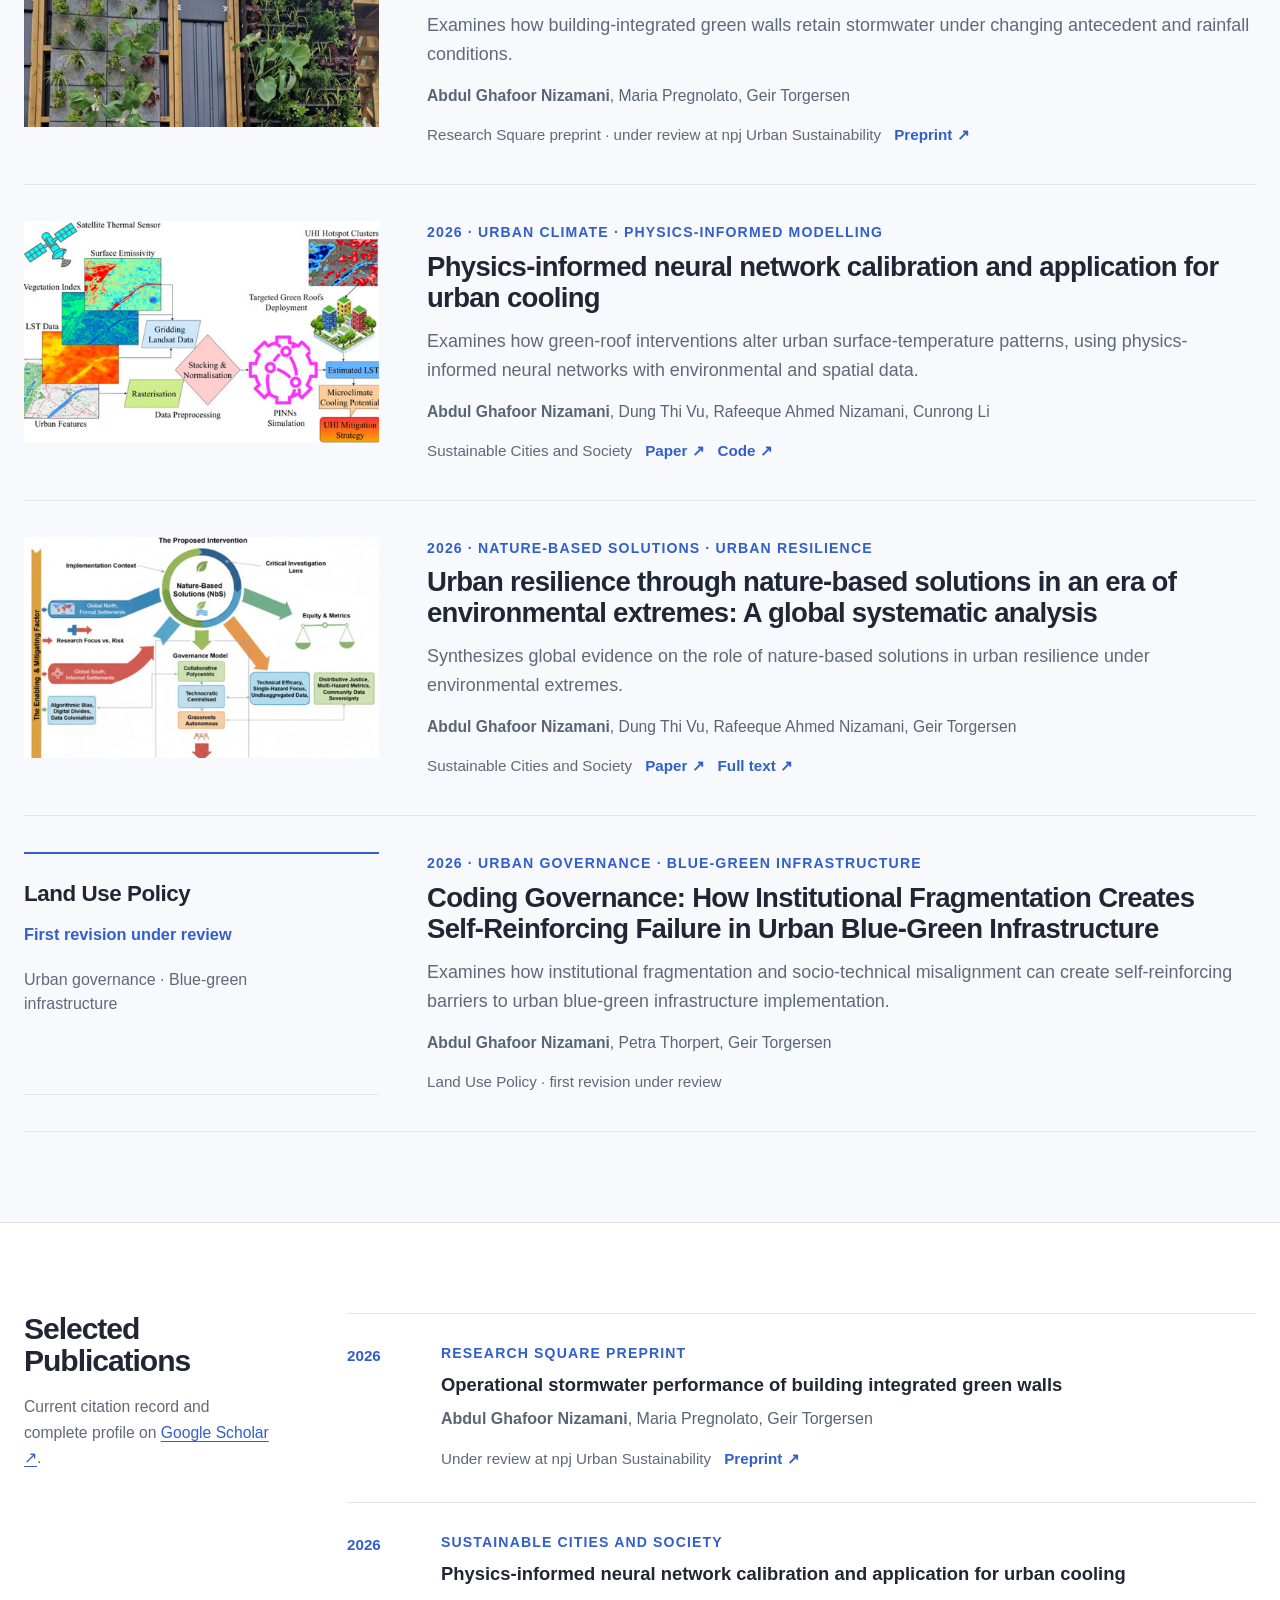
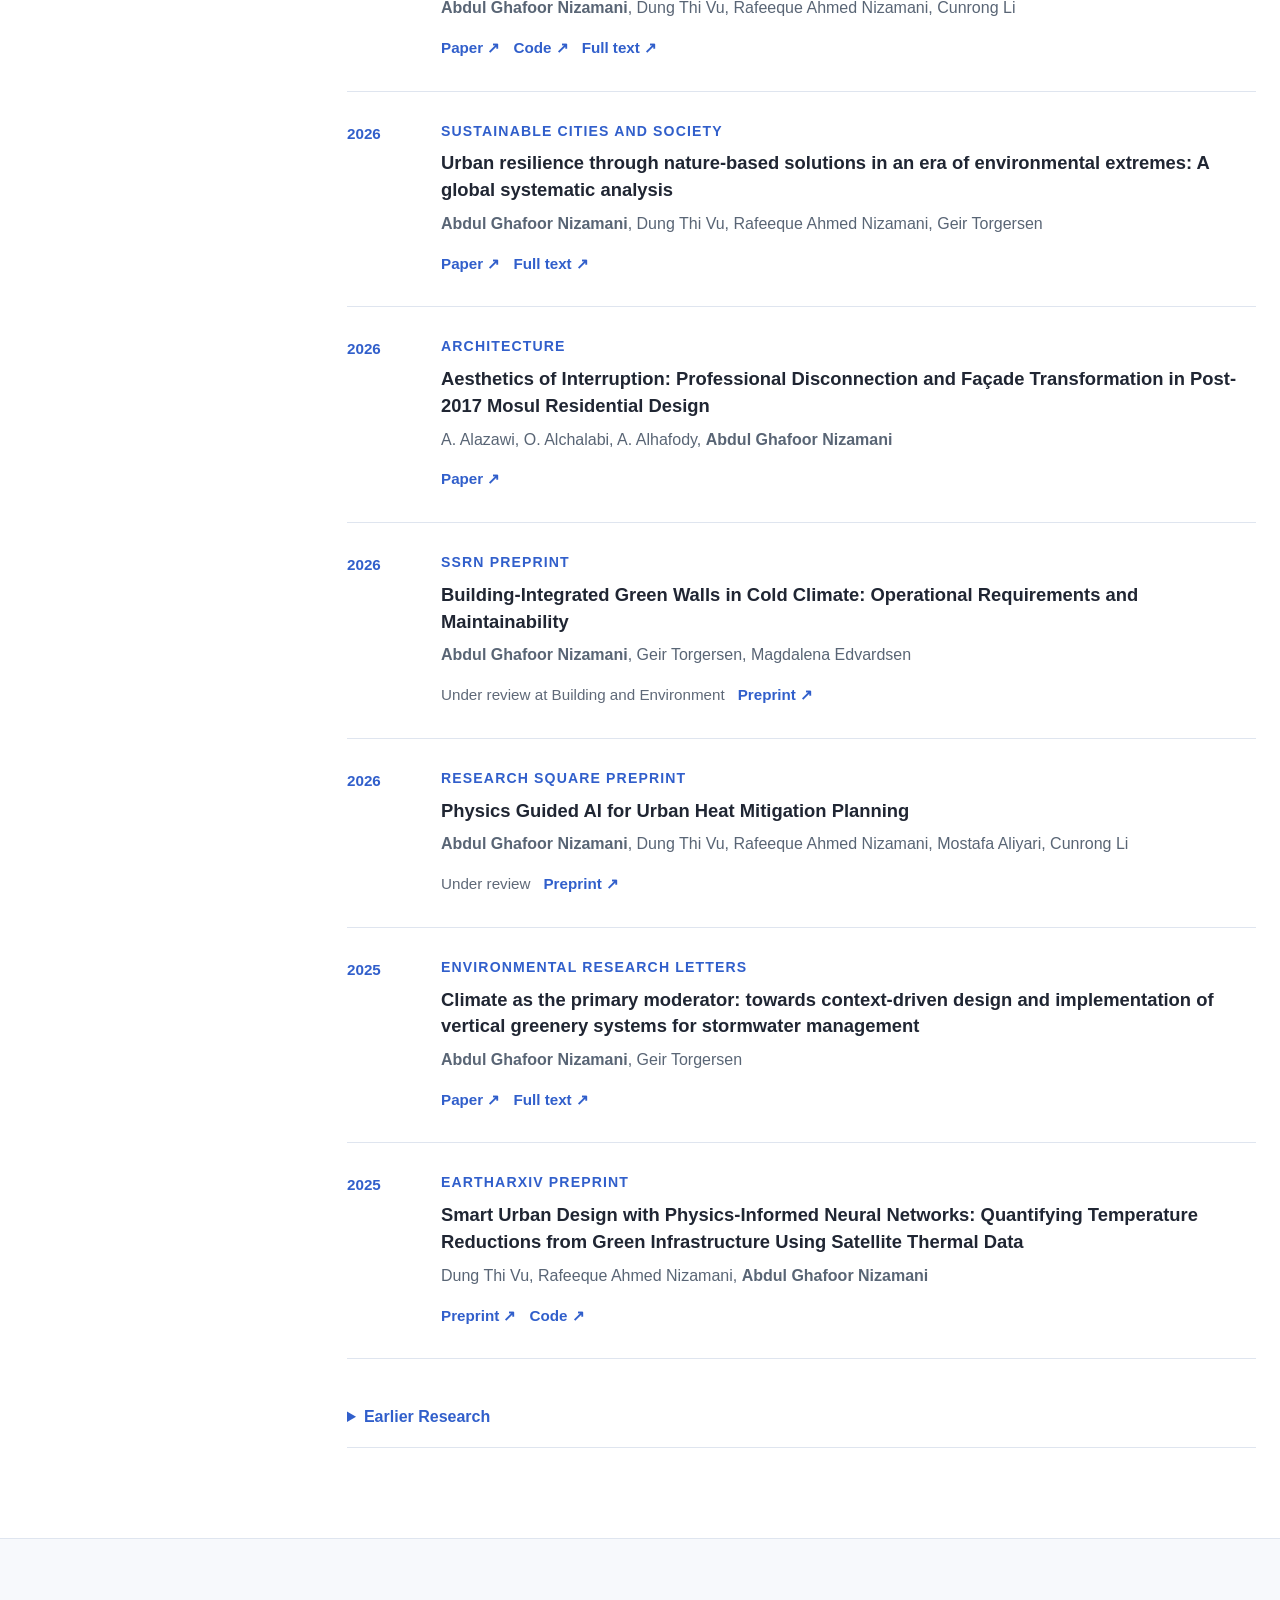
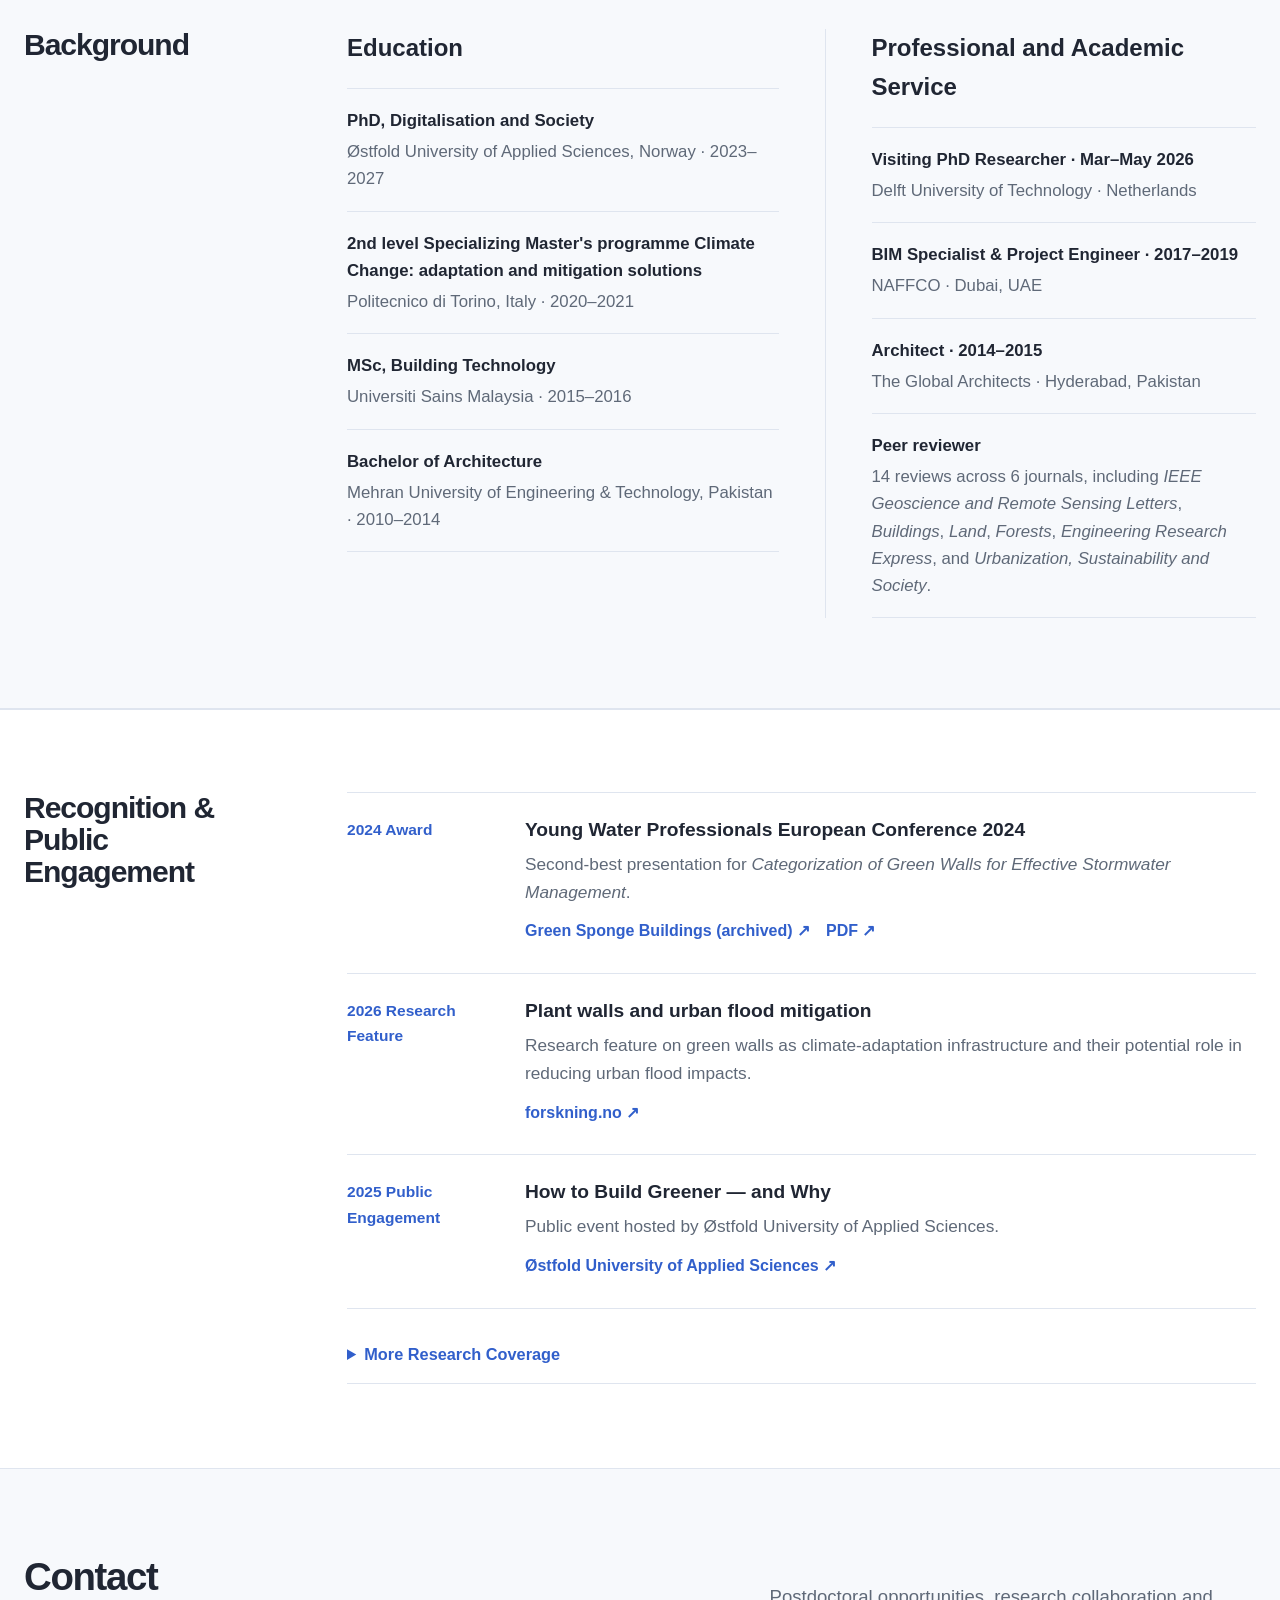
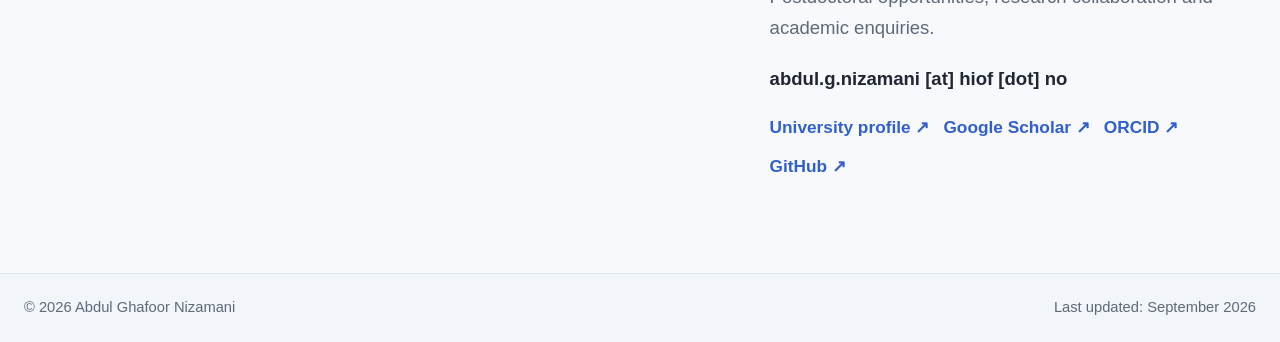
==== commit e3922f4b: "Shorten hero headline" ====
--- a/index.html
+++ b/index.html
@@ -4,7 +4,7 @@
 <head>
 <meta charset="utf-8"/>
 <meta content="width=device-width, initial-scale=1" name="viewport"/>
-<title>Abdul Ghafoor Nizamani | Urban Climate Adaptation &amp; Resilient Development</title>
+<title>Abdul Ghafoor Nizamani | Climate Adaptation &amp; Resilient Development</title>
 <meta content="Academic website of Abdul Ghafoor Nizamani, Doctoral Research Fellow working on urban climate adaptation, resilient urban development, nature-based solutions, urban systems, and computational climate modelling." name="description"/>
 <meta content="#315fcb" name="theme-color"/>
 <meta content="website" property="og:type"/>
@@ -57,7 +57,7 @@
 <div class="shell hero-grid">
 <div class="hero-copy">
 <p class="availability"><span>Seeking Postdoctoral Opportunities</span><span class="availability-years">beginning in 2027</span></p>
-<h1 id="hero-title">Urban Climate Adaptation and Resilient Development</h1>
+<h1 id="hero-title">Climate Adaptation and Resilient Development</h1>
 <p class="hero-summary">My research examines how urban form, infrastructure, and nature-based solutions shape climate risk, and how cities can develop while reducing long-term vulnerability.</p>
 <div aria-label="Academic profiles" class="hero-links">
 <a class="primary-link" href="#work">Selected research</a>
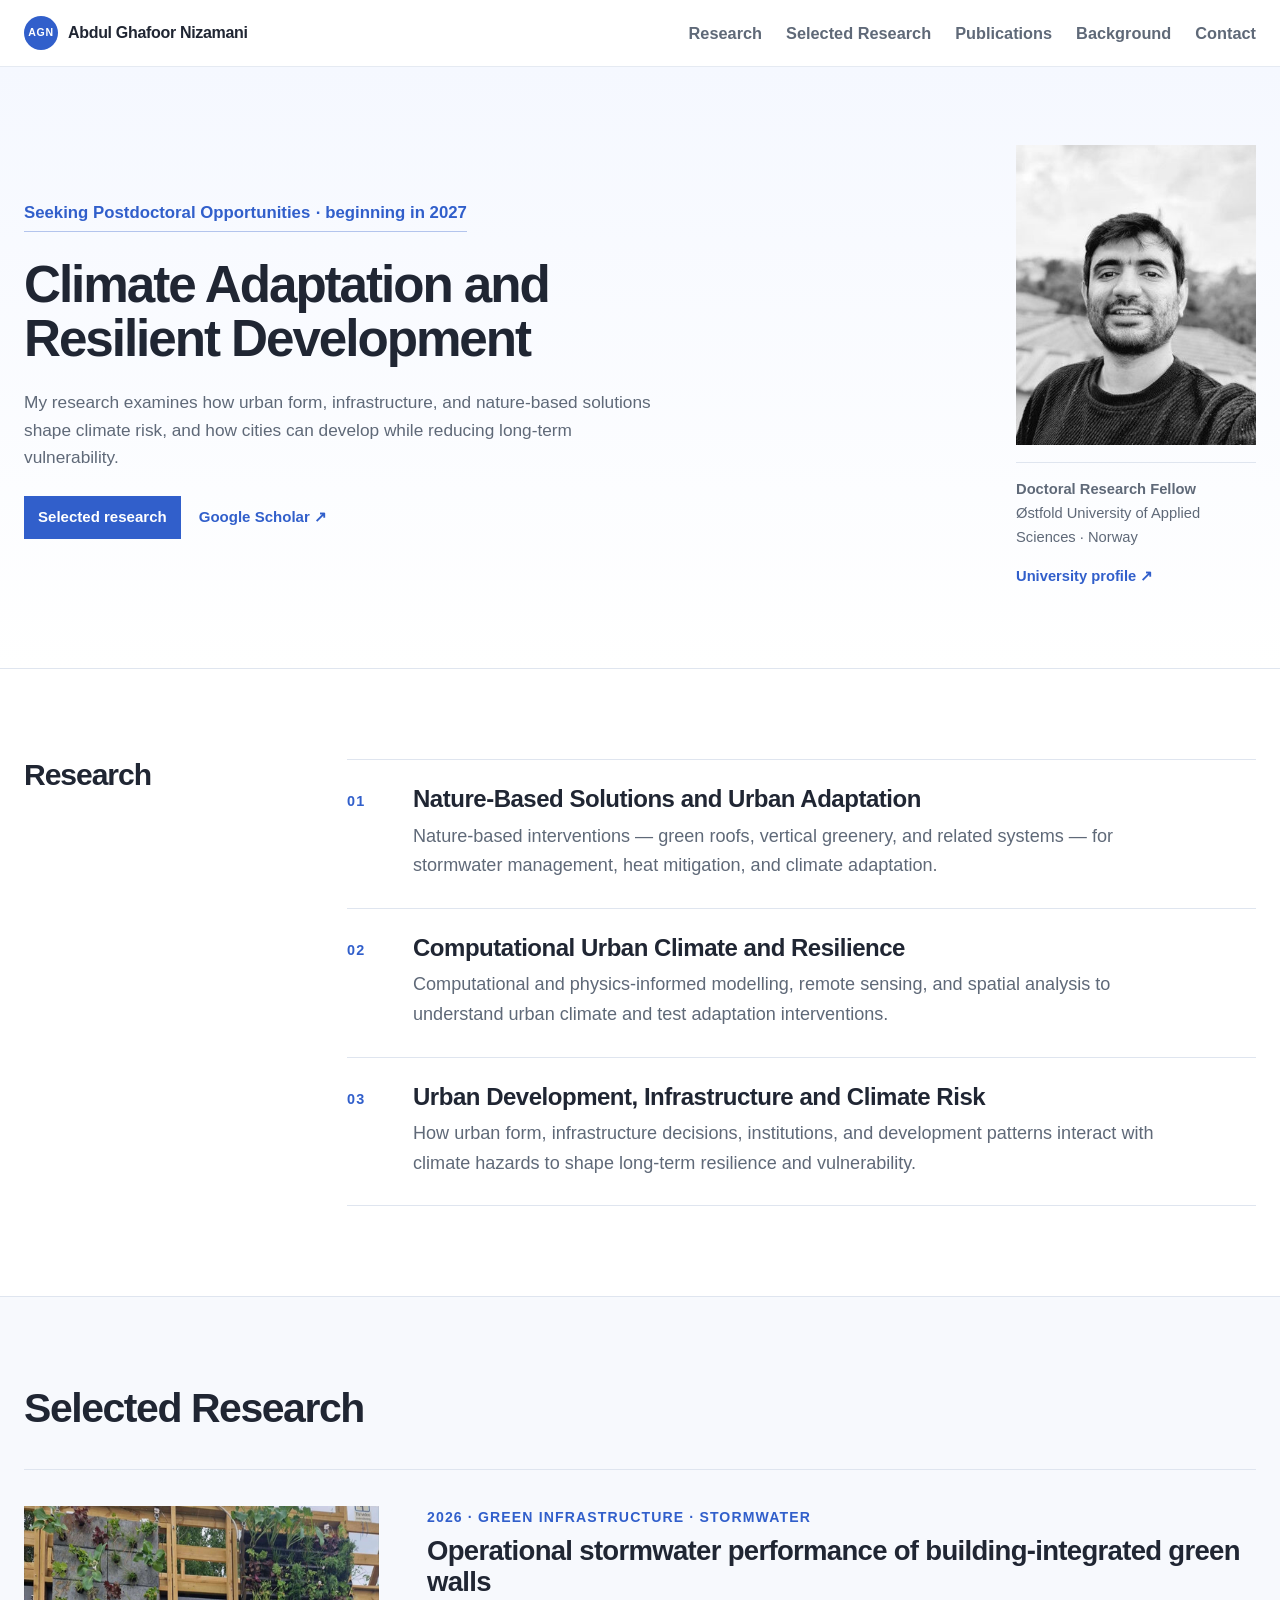
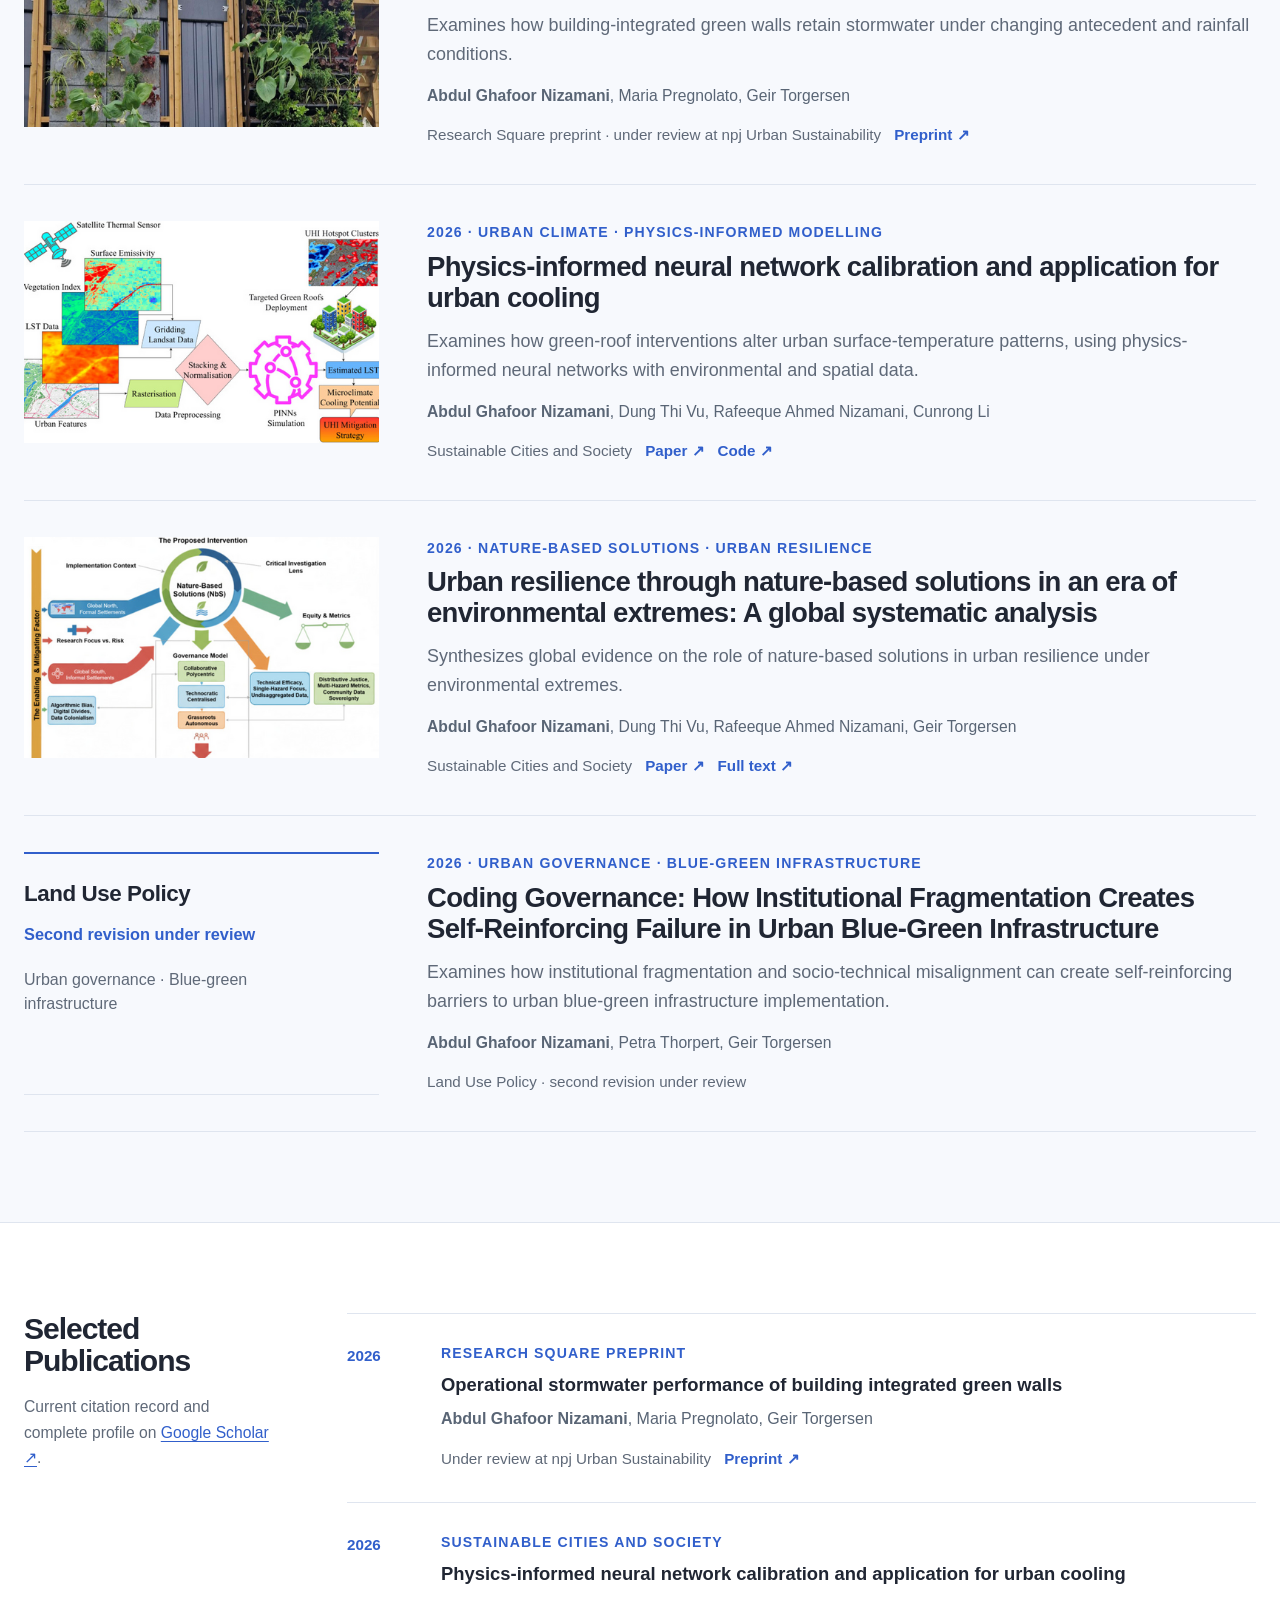
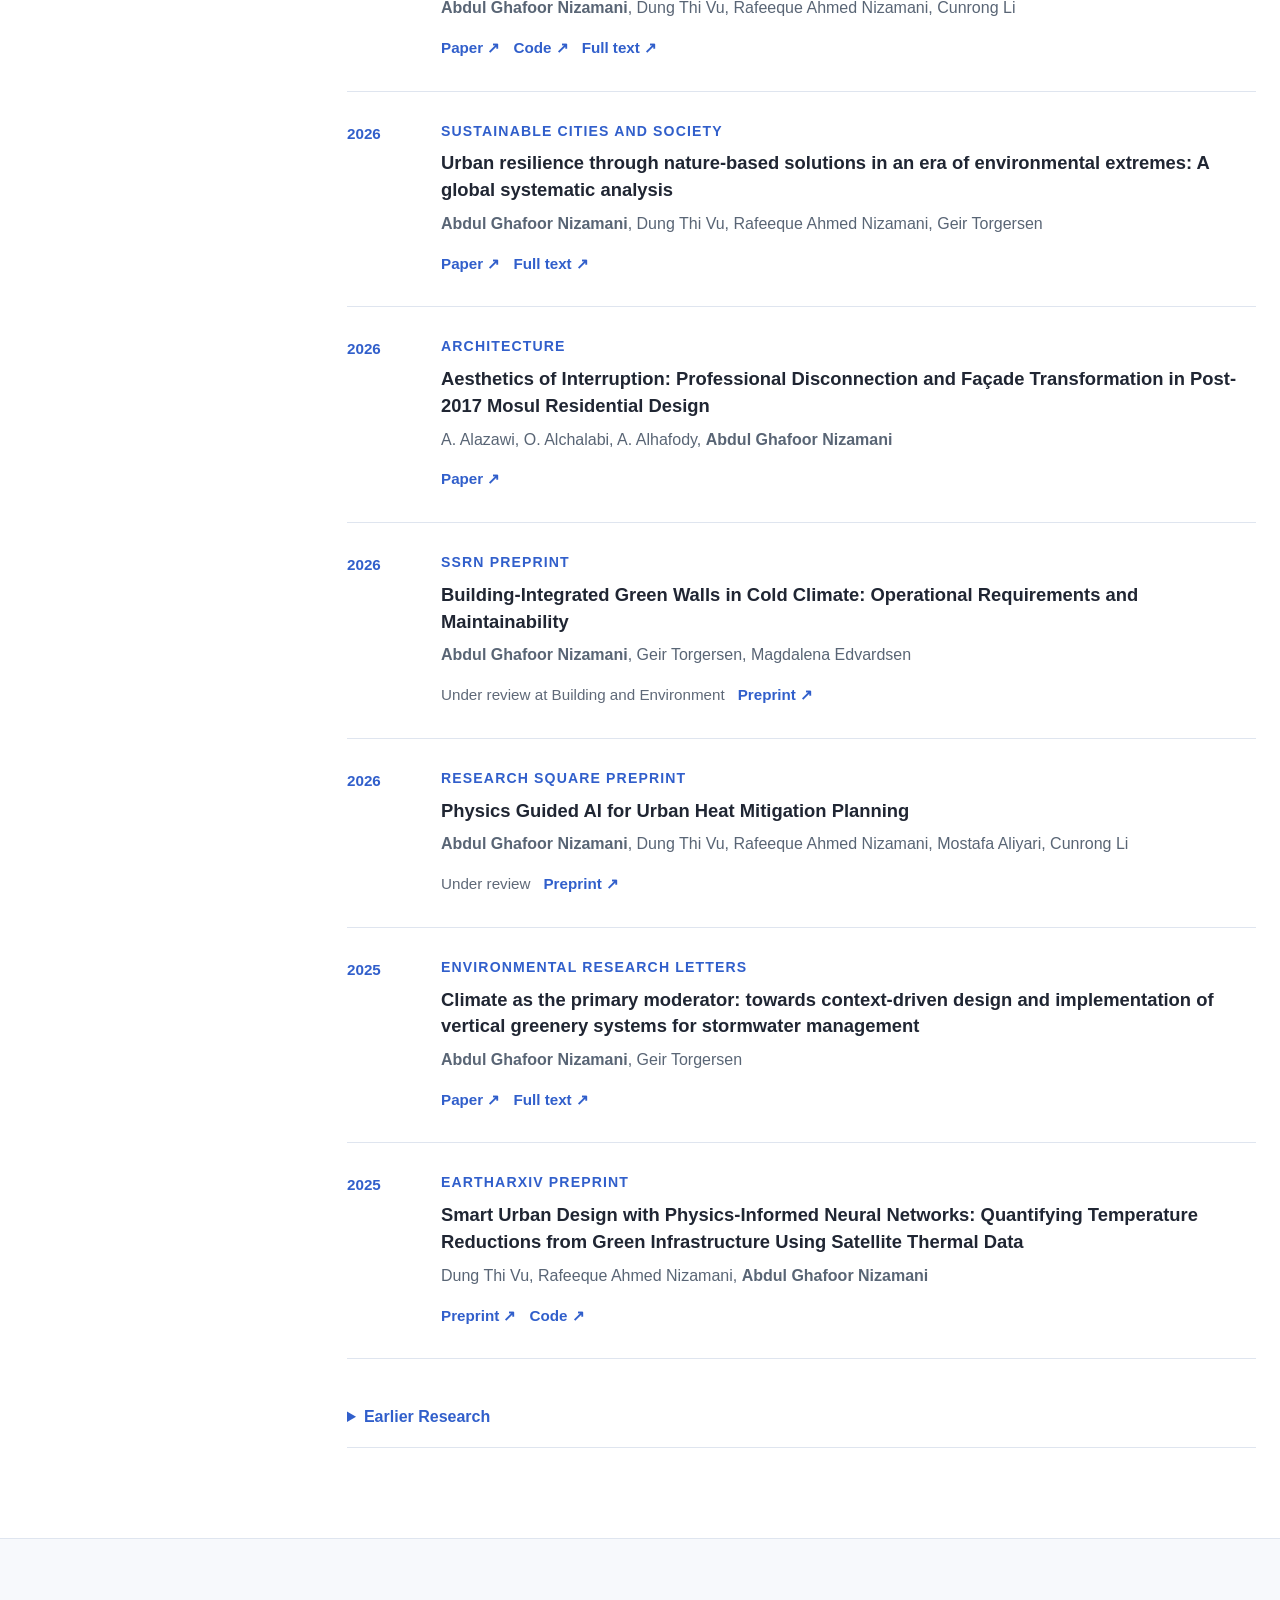
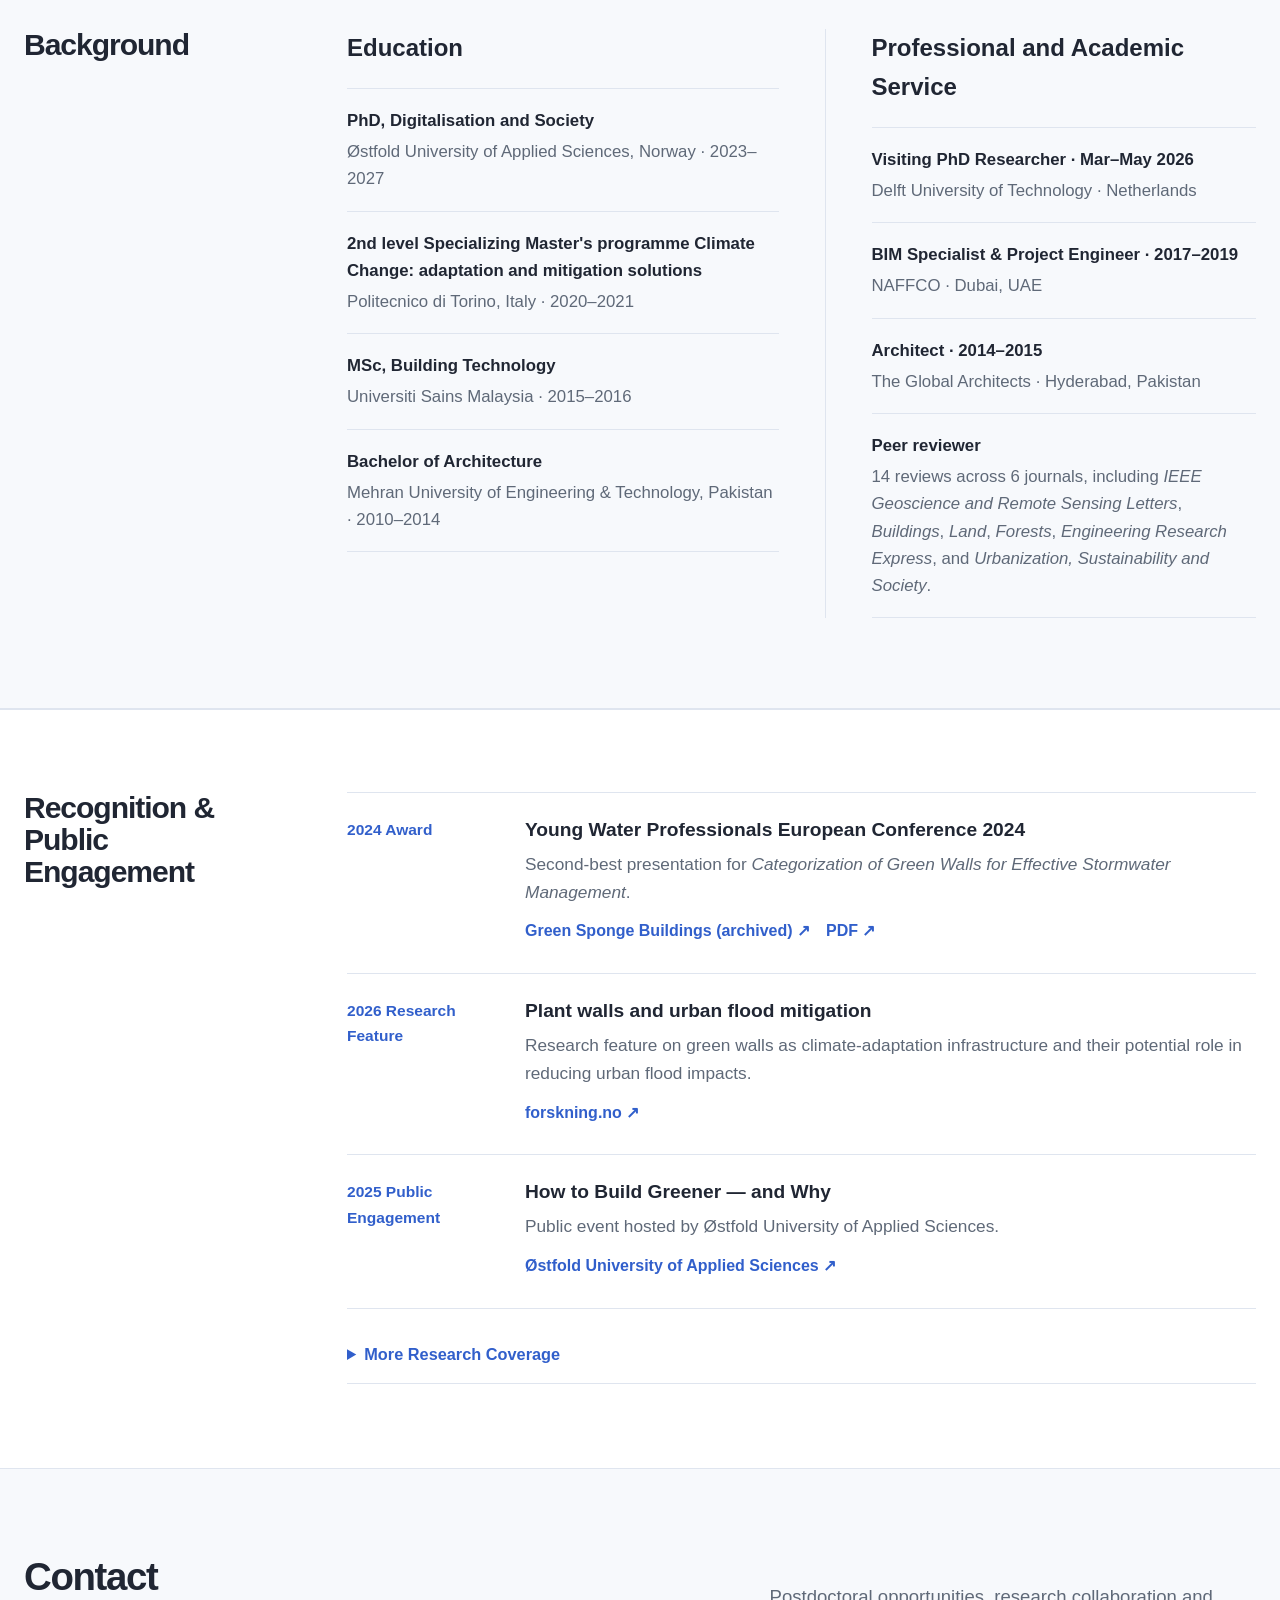
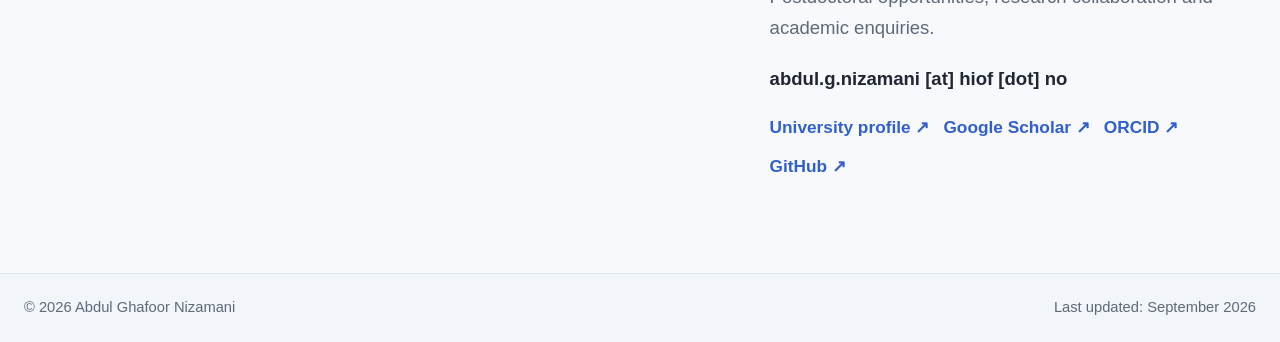
==== commit 199ff7d0: "Update Land Use Policy revision status" ====
--- a/index.html
+++ b/index.html
@@ -144,7 +144,7 @@
 <p class="work-links"><span>Sustainable Cities and Society</span><a href="https://doi.org/10.1016/j.scs.2026.107192" rel="noopener noreferrer" target="_blank">Paper ↗</a><a href="https://hdl.handle.net/11250/5363609" rel="noopener noreferrer" target="_blank">Full text ↗</a></p>
 </div>
 </article>
-<article class="work-row work-row-text"><div aria-label="Manuscript status" class="manuscript-lead"><p class="manuscript-journal">Land Use Policy</p><p class="manuscript-status">First revision under review</p><p class="manuscript-topic">Urban governance · Blue-green infrastructure</p></div><div class="work-copy"><p class="work-meta">2026 · Urban governance · Blue-green infrastructure</p><h3>Coding Governance: How Institutional Fragmentation Creates Self-Reinforcing Failure in Urban Blue-Green Infrastructure</h3><p>Examines how institutional fragmentation and socio-technical misalignment can create self-reinforcing barriers to urban blue-green infrastructure implementation.</p><p class="authors"><strong>Abdul Ghafoor Nizamani</strong>, Petra Thorpert, Geir Torgersen</p><p class="work-links"><span>Land Use Policy · first revision under review</span></p></div></article>
+<article class="work-row work-row-text"><div aria-label="Manuscript status" class="manuscript-lead"><p class="manuscript-journal">Land Use Policy</p><p class="manuscript-status">Second revision under review</p><p class="manuscript-topic">Urban governance · Blue-green infrastructure</p></div><div class="work-copy"><p class="work-meta">2026 · Urban governance · Blue-green infrastructure</p><h3>Coding Governance: How Institutional Fragmentation Creates Self-Reinforcing Failure in Urban Blue-Green Infrastructure</h3><p>Examines how institutional fragmentation and socio-technical misalignment can create self-reinforcing barriers to urban blue-green infrastructure implementation.</p><p class="authors"><strong>Abdul Ghafoor Nizamani</strong>, Petra Thorpert, Geir Torgersen</p><p class="work-links"><span>Land Use Policy · second revision under review</span></p></div></article>
 </div>
 </section>
 <section aria-labelledby="publications-title" class="section publications-section" id="publications">
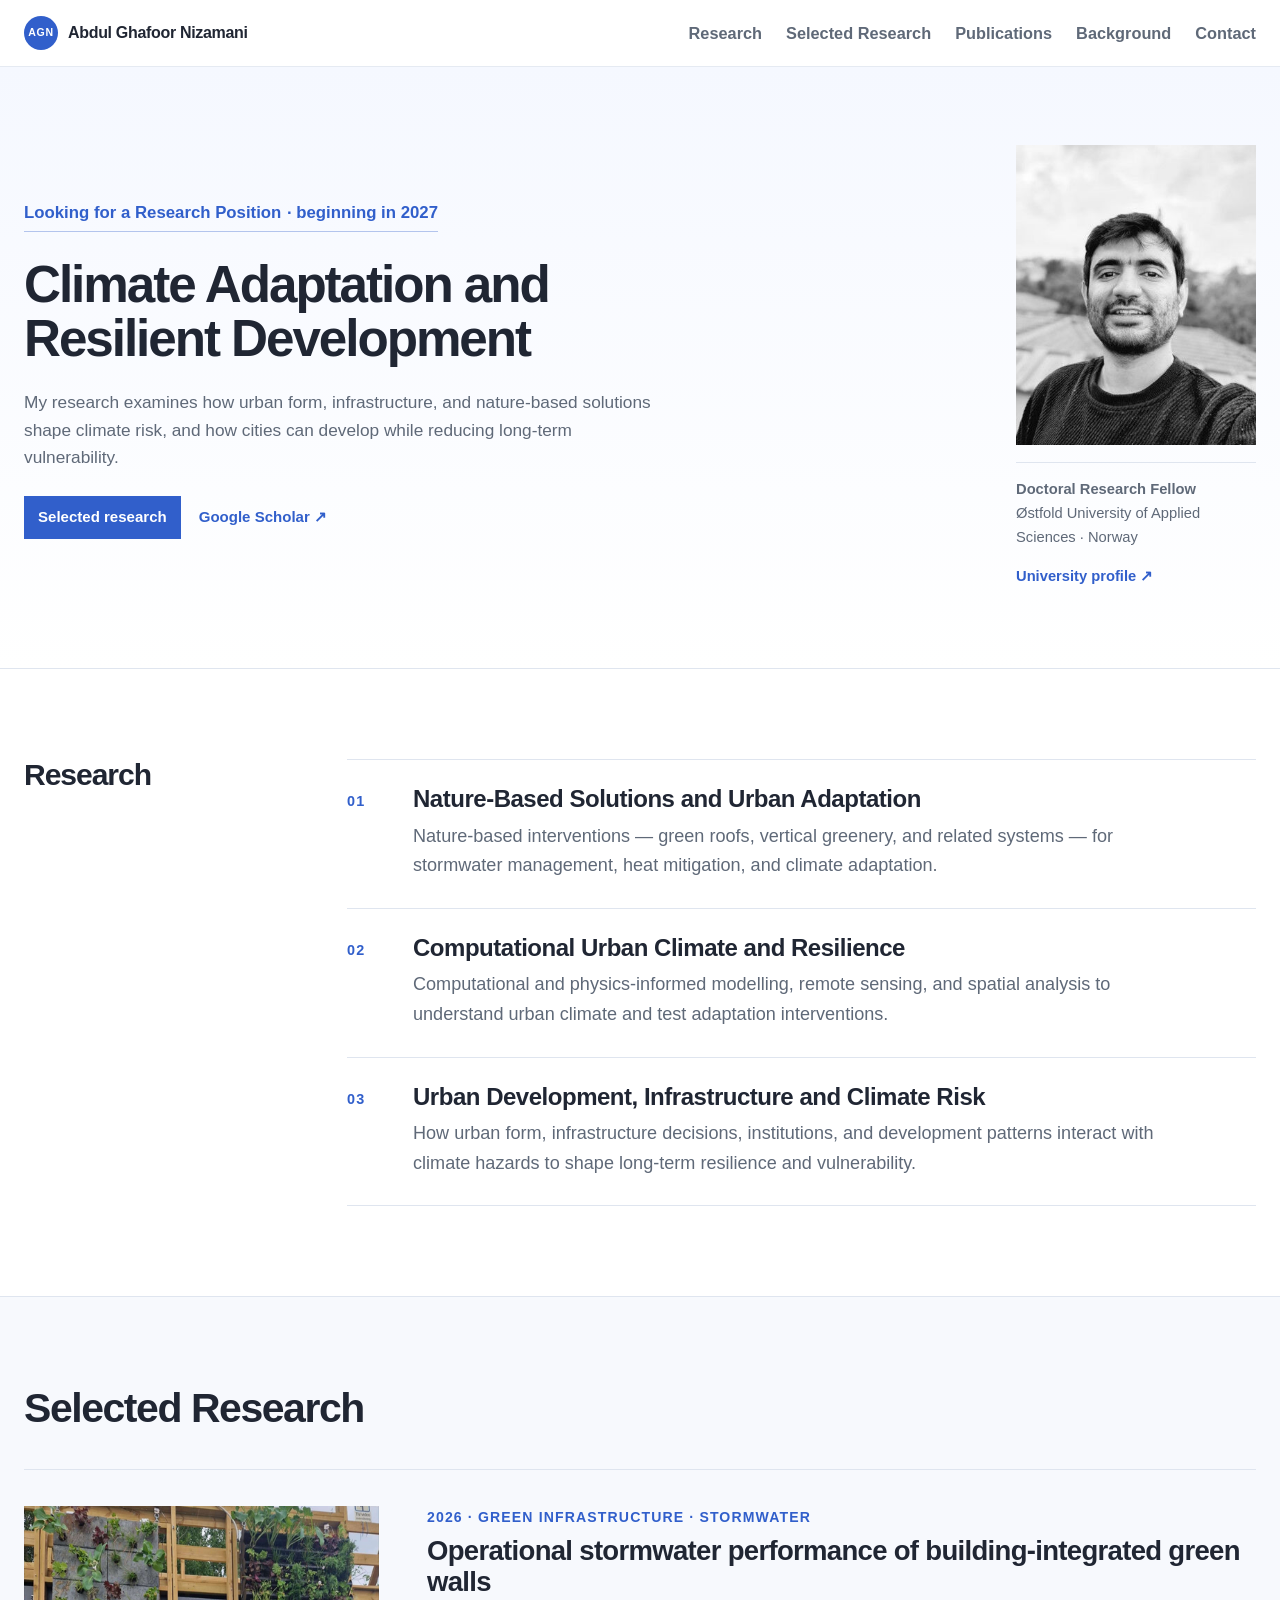
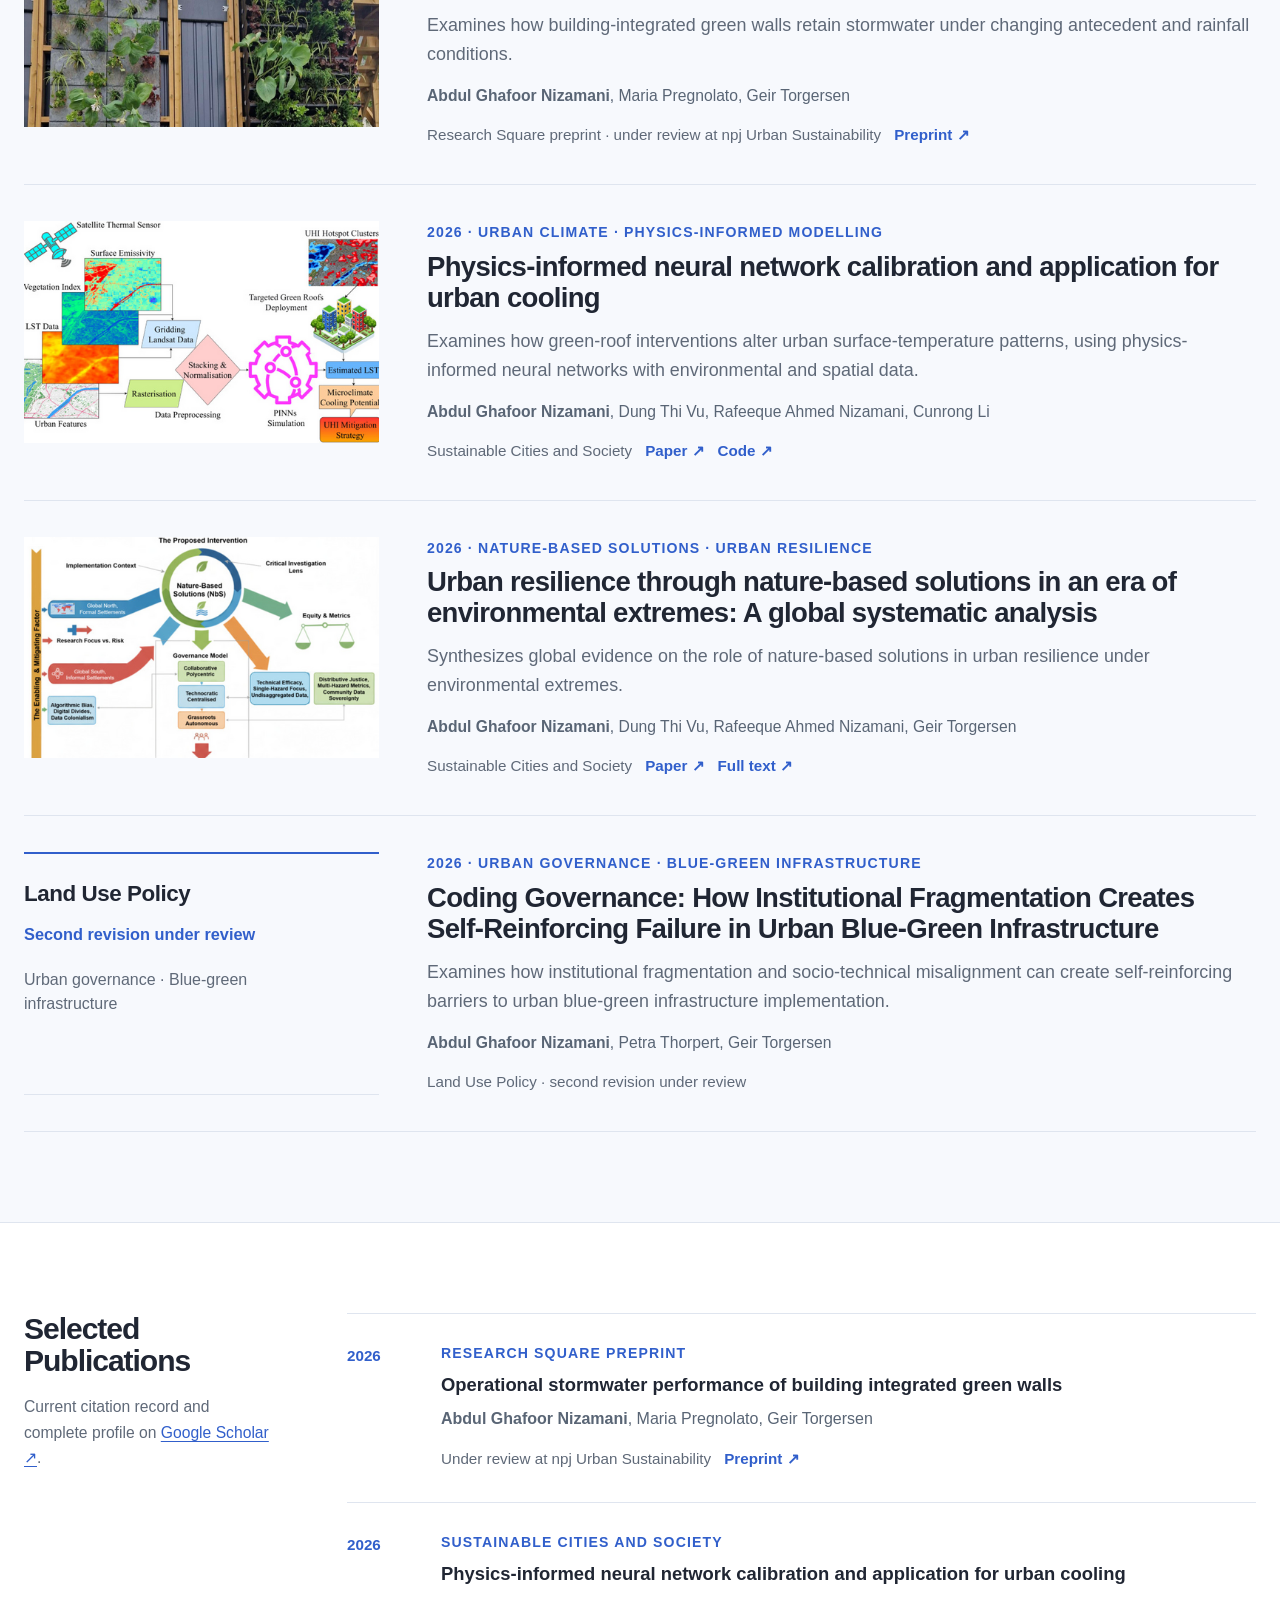
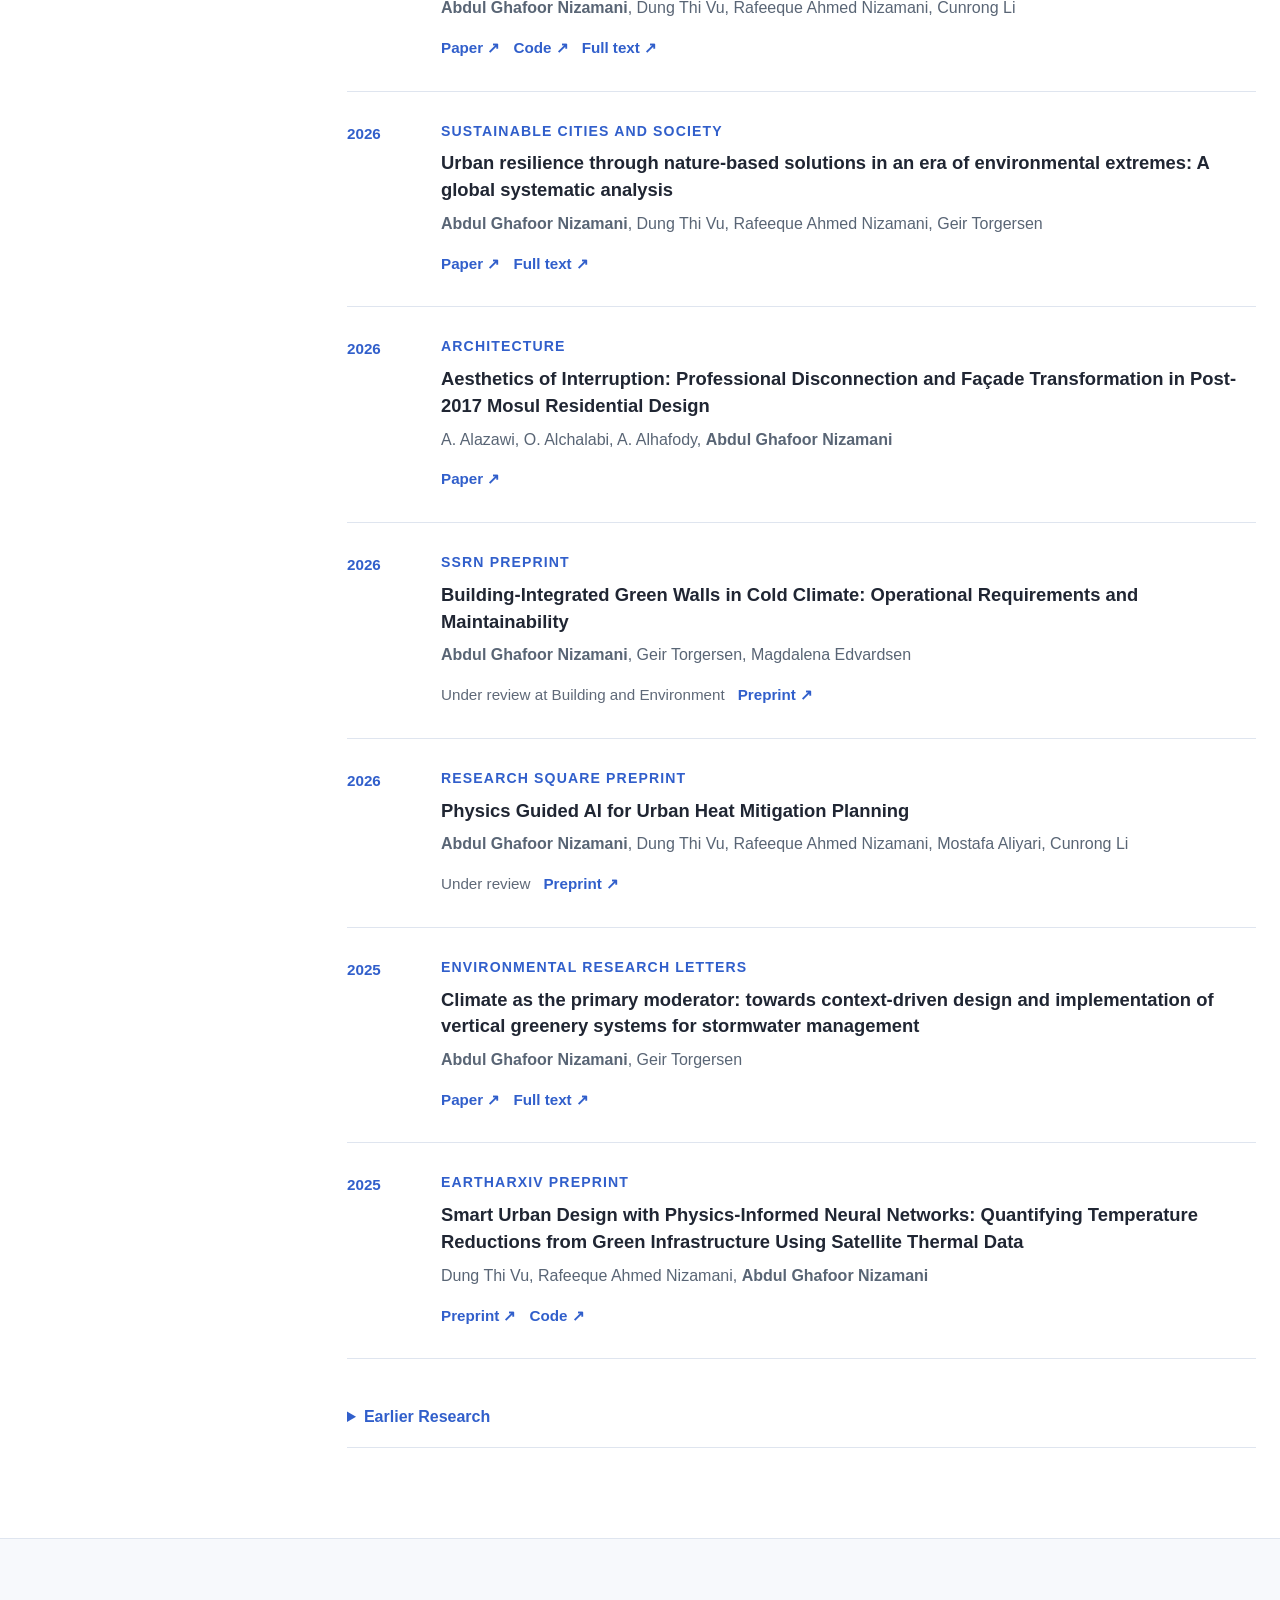
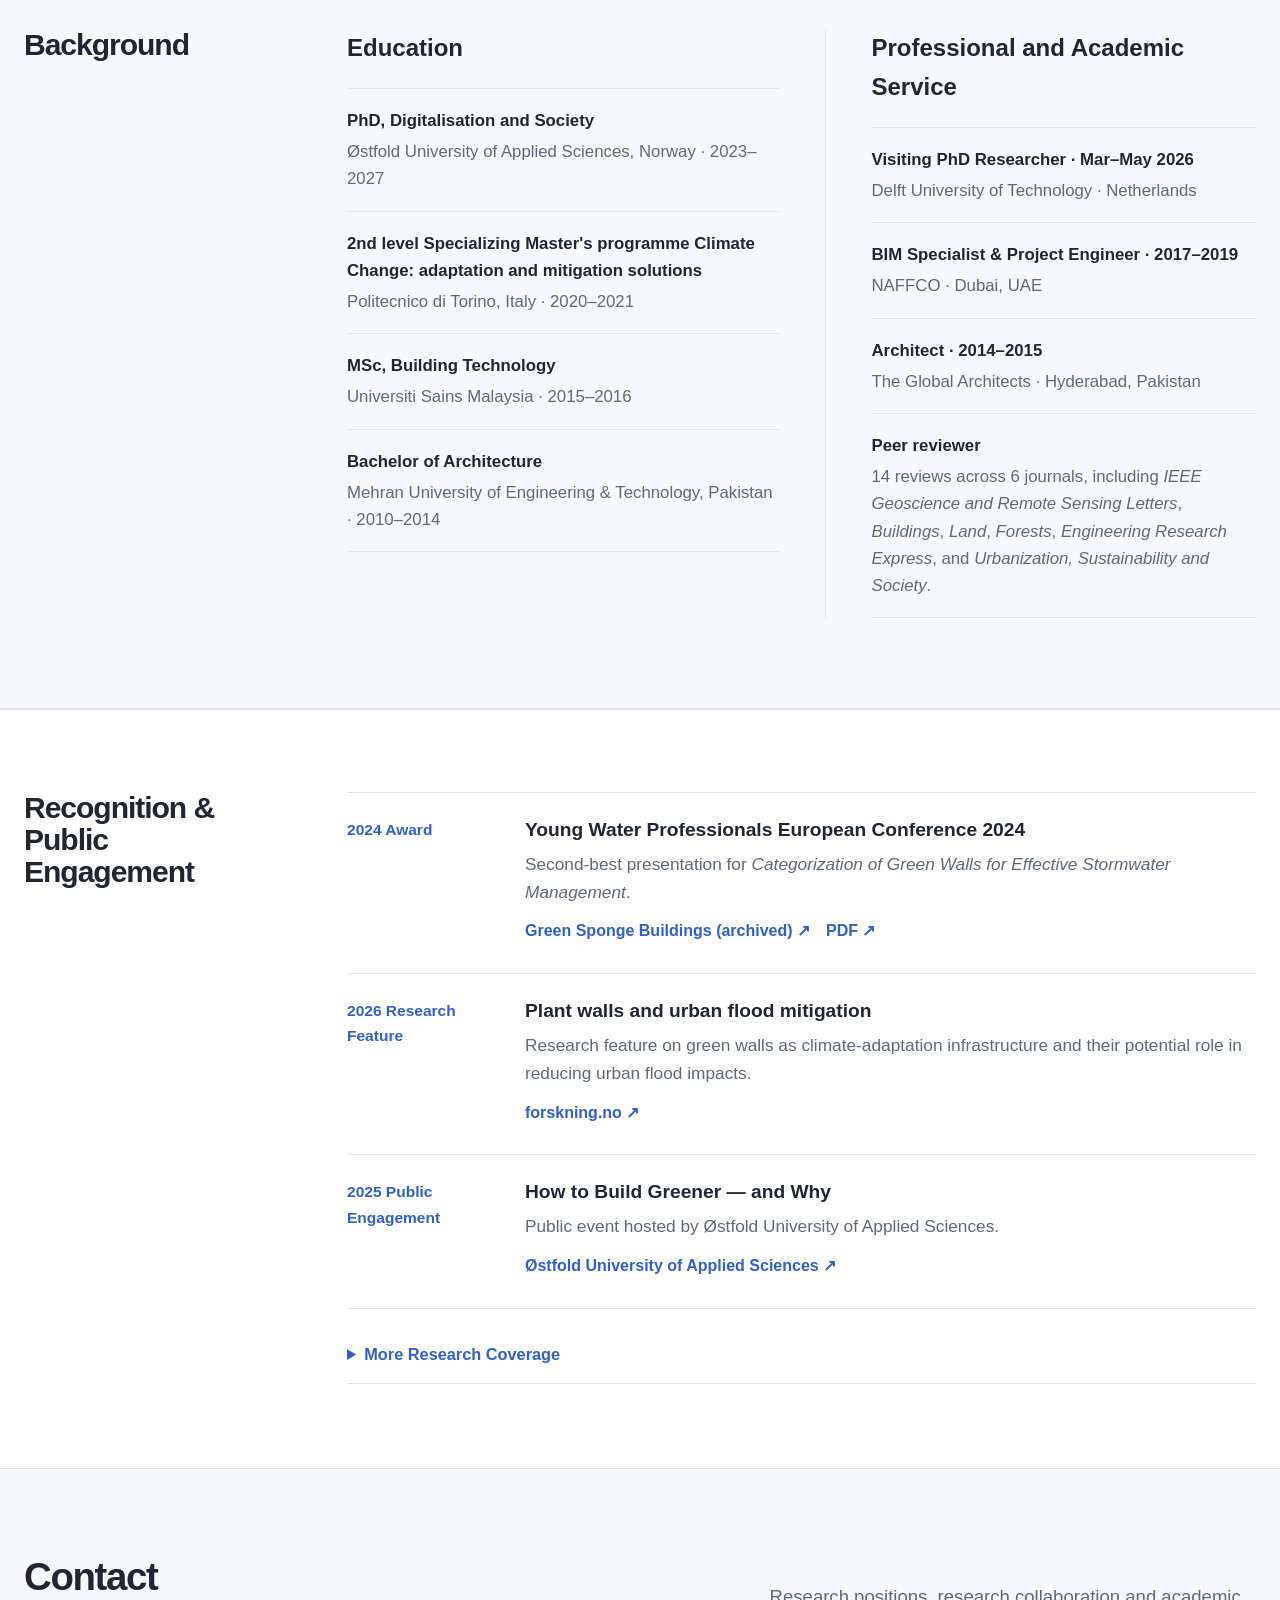
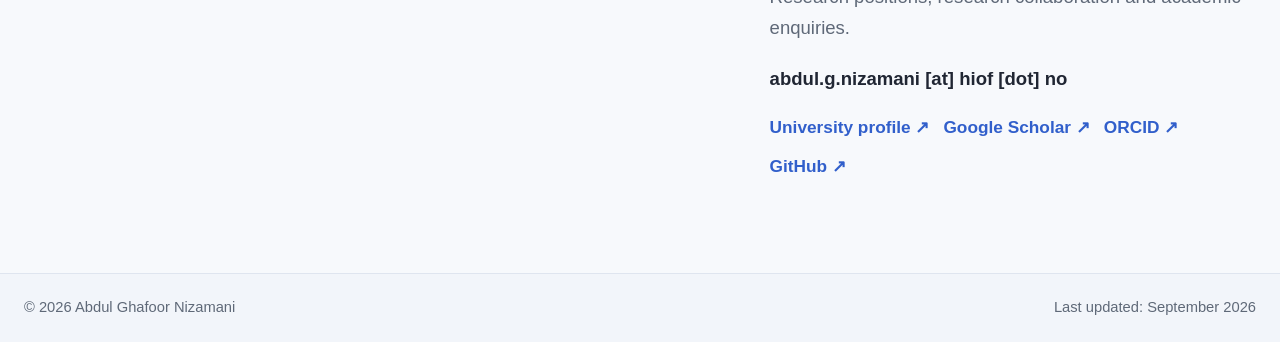
==== commit 26dd69bc: "Replace postdoc wording with research position" ====
--- a/index.html
+++ b/index.html
@@ -56,7 +56,7 @@
 <section aria-labelledby="hero-title" class="hero">
 <div class="shell hero-grid">
 <div class="hero-copy">
-<p class="availability"><span>Seeking Postdoctoral Opportunities</span><span class="availability-years">beginning in 2027</span></p>
+<p class="availability"><span>Looking for a Research Position</span><span class="availability-years">beginning in 2027</span></p>
 <h1 id="hero-title">Climate Adaptation and Resilient Development</h1>
 <p class="hero-summary">My research examines how urban form, infrastructure, and nature-based solutions shape climate risk, and how cities can develop while reducing long-term vulnerability.</p>
 <div aria-label="Academic profiles" class="hero-links">
@@ -264,7 +264,7 @@
 <h2 id="contact-title">Contact</h2>
 </div>
 <div class="contact-copy">
-<p>Postdoctoral opportunities, research collaboration and academic enquiries.</p>
+<p>Research positions, research collaboration and academic enquiries.</p>
 <p class="email">abdul.g.nizamani [at] hiof [dot] no</p>
 <div class="contact-links"><a href="https://www.hiof.no/iio/english/people/aca/abdulgn/" rel="noopener noreferrer" target="_blank">University profile ↗</a><a href="https://scholar.google.com/citations?user=hIw2pUEAAAAJ&amp;hl=en" rel="noopener noreferrer" target="_blank">Google Scholar ↗</a><a href="https://orcid.org/0000-0003-0678-5171" rel="noopener noreferrer" target="_blank">ORCID ↗</a><a href="https://github.com/nizamani-ag" rel="noopener noreferrer" target="_blank">GitHub ↗</a></div>
 </div>
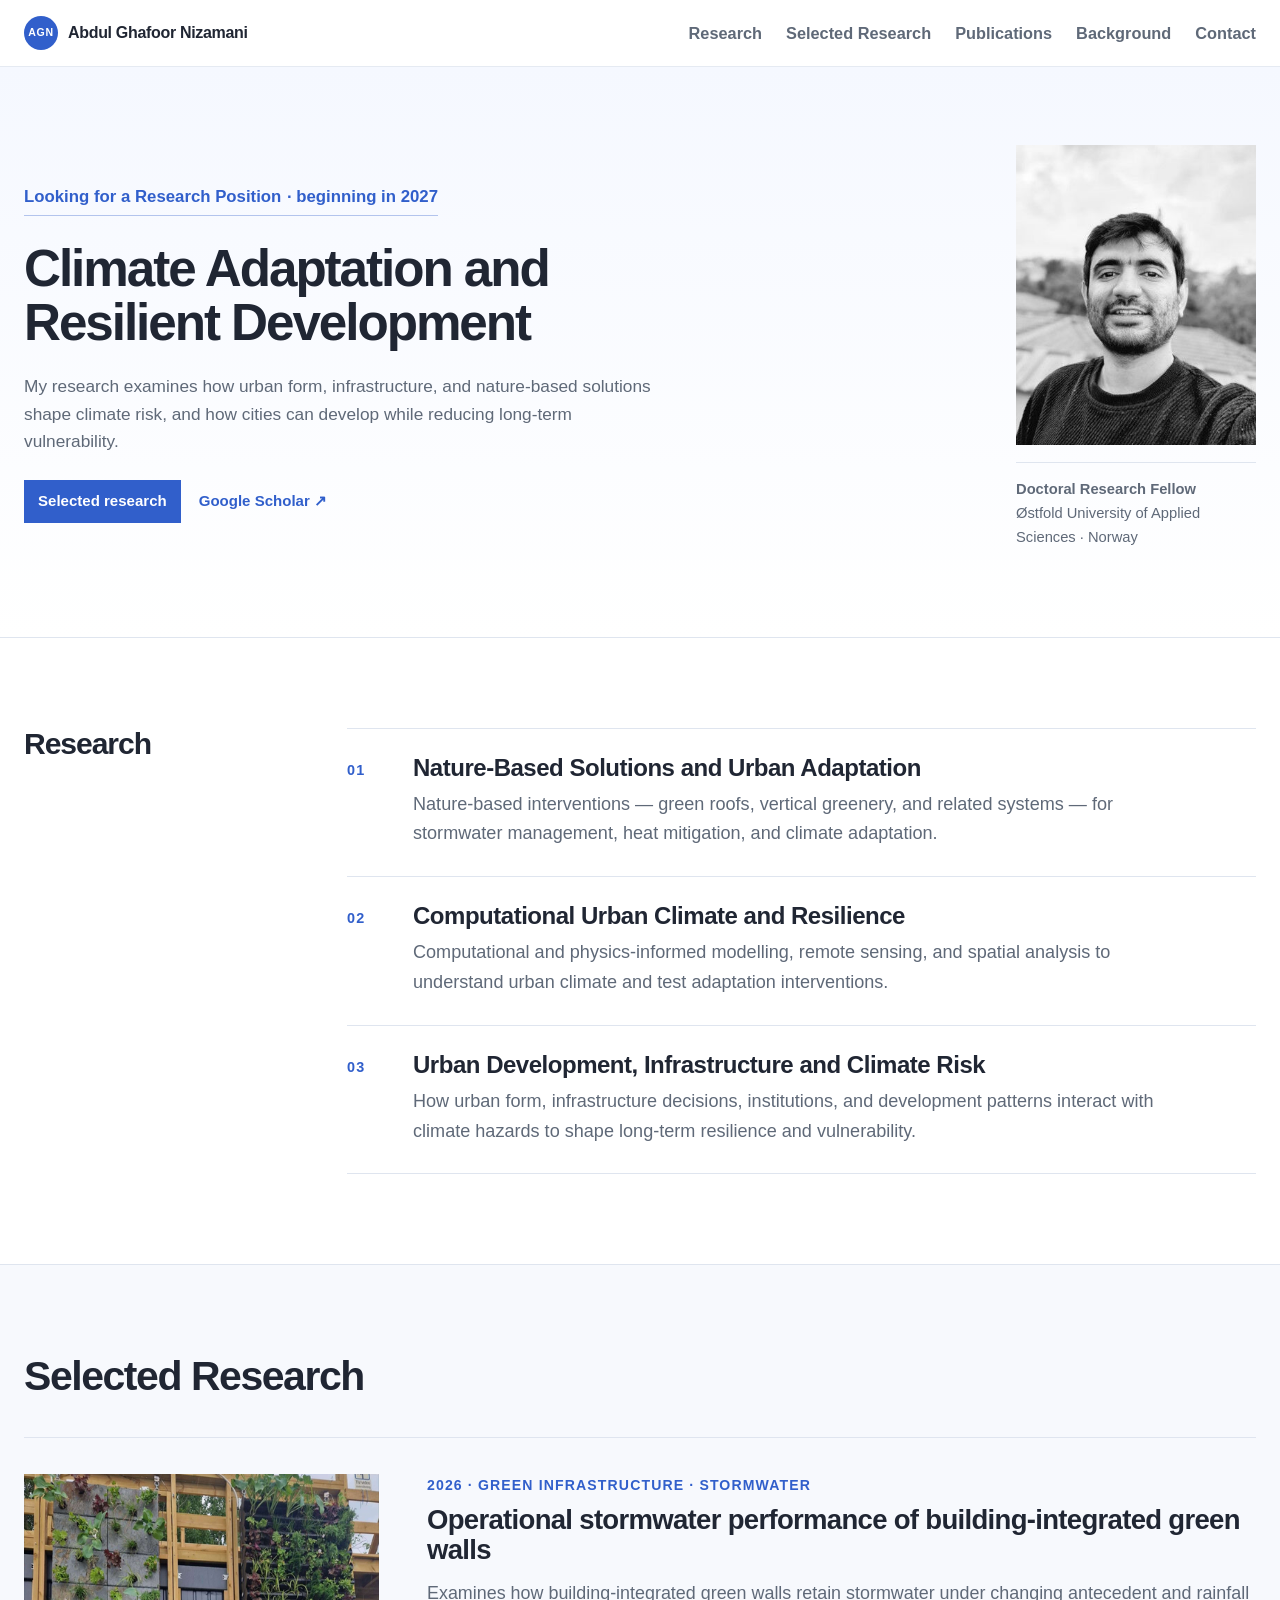
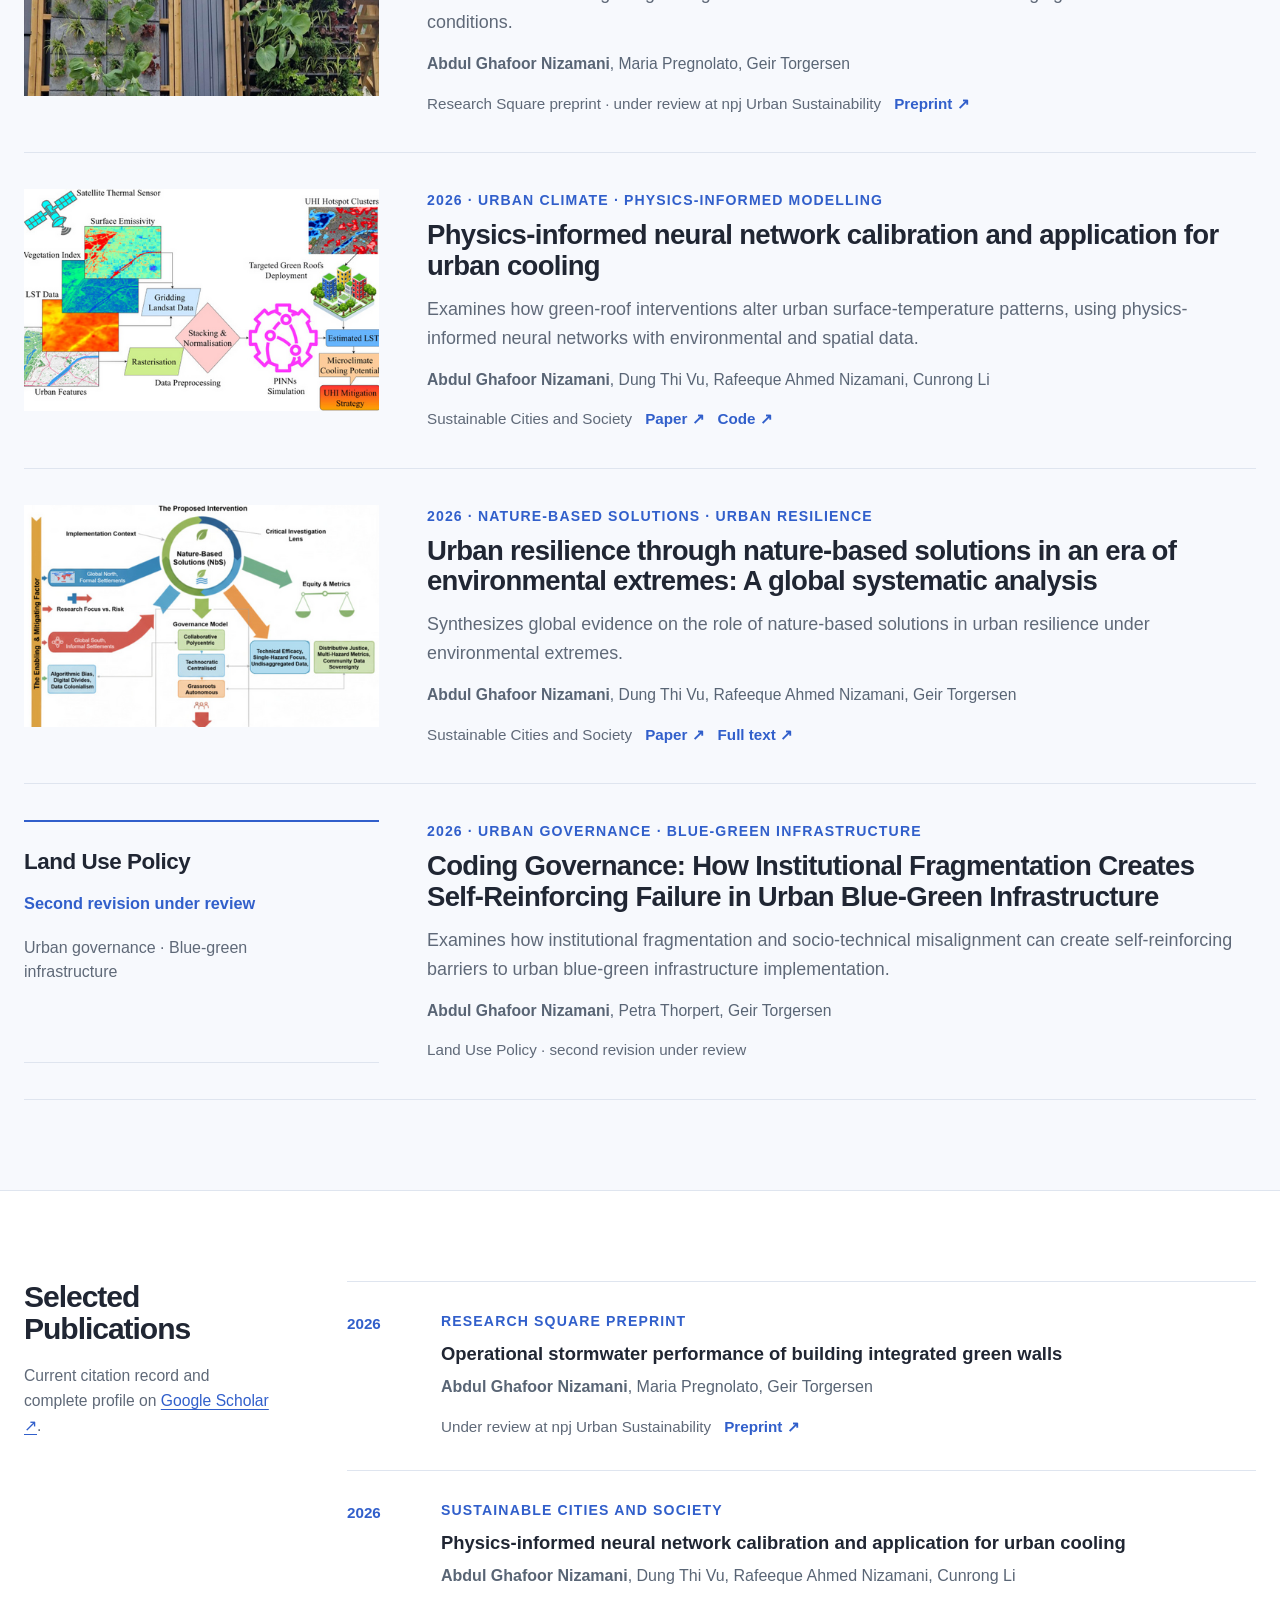
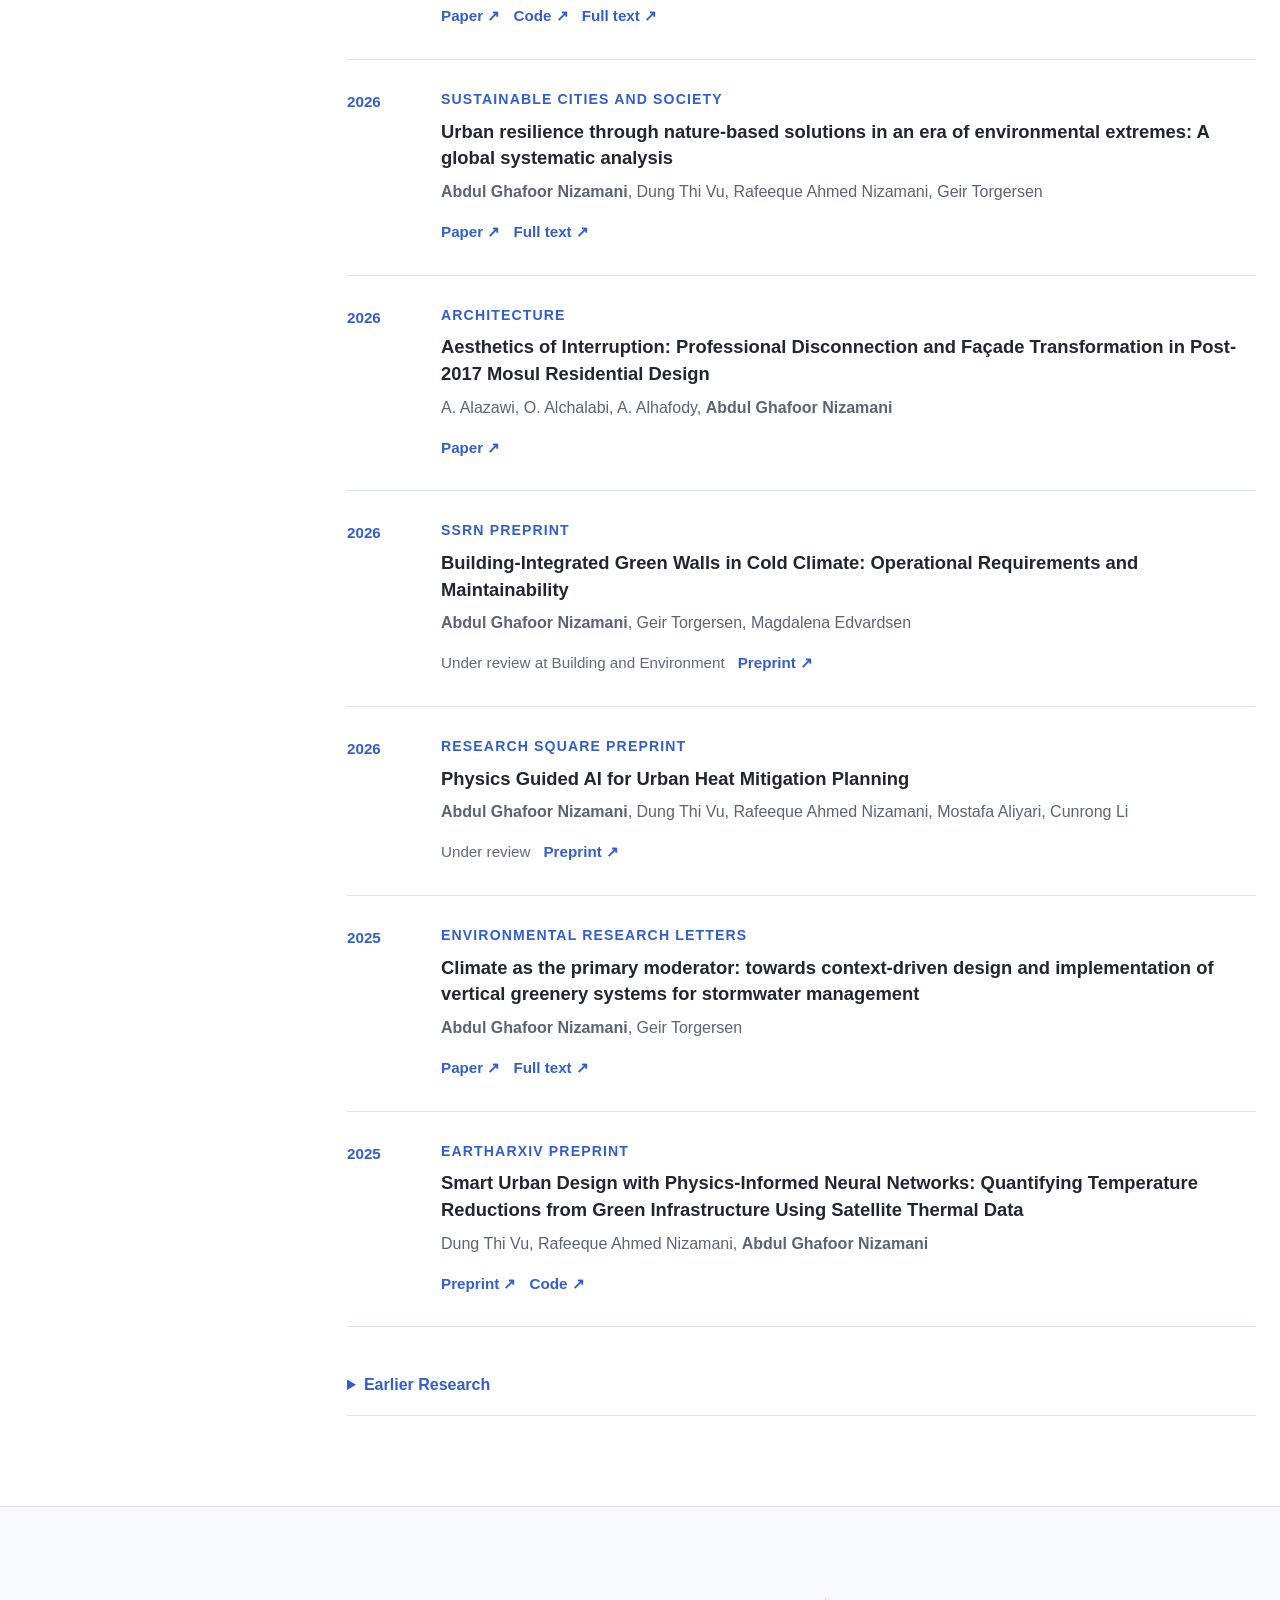
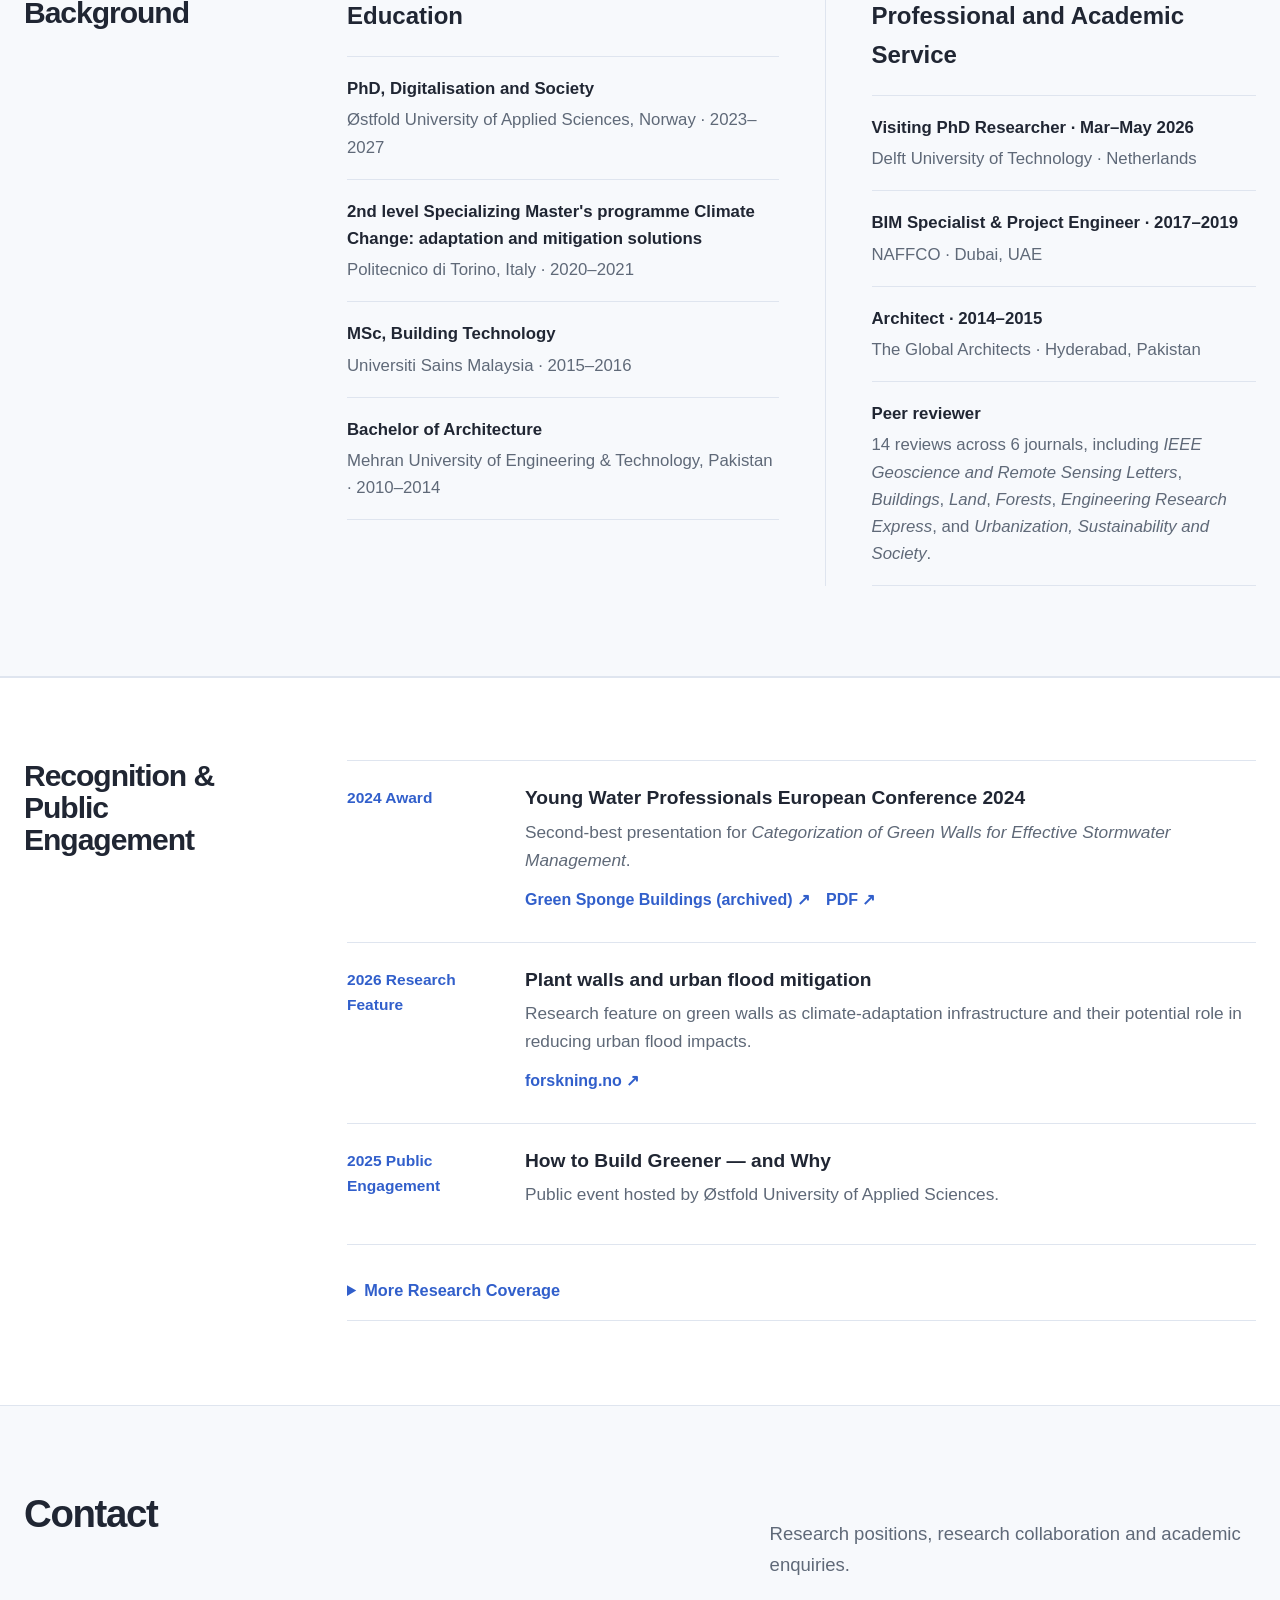
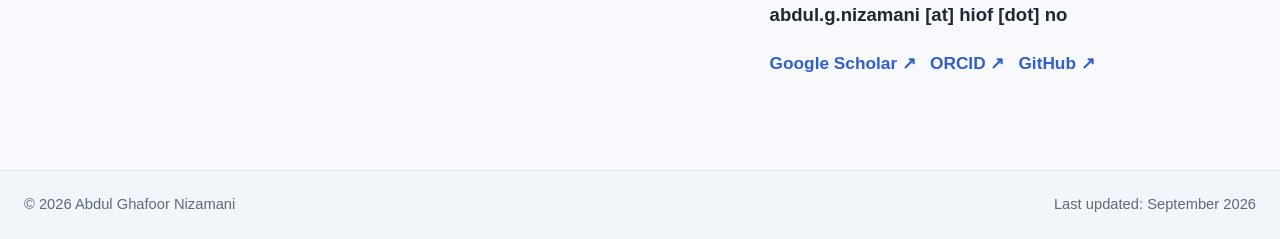
==== commit aed7f802: "Remove university links" ====
--- a/index.html
+++ b/index.html
@@ -26,8 +26,7 @@
     "sameAs": [
       "https://scholar.google.com/citations?user=hIw2pUEAAAAJ&hl=en",
       "https://github.com/nizamani-ag",
-      "https://orcid.org/0000-0003-0678-5171",
-      "https://www.hiof.no/iio/english/people/aca/abdulgn/"
+      "https://orcid.org/0000-0003-0678-5171"
     ]
   }
   </script>
@@ -68,7 +67,6 @@
 <img alt="Portrait of Abdul Ghafoor Nizamani" class="portrait" src="photo.jpg"/>
 <div class="profile-meta">
 <p><strong>Doctoral Research Fellow</strong><br/>Østfold University of Applied Sciences · Norway</p>
-<a href="https://www.hiof.no/iio/english/people/aca/abdulgn/" rel="noopener noreferrer" target="_blank">University profile ↗</a>
 </div>
 </aside>
 </div>
@@ -244,15 +242,15 @@
 </article>
 <article class="recognition-item">
 <div class="recognition-meta">2025 Public Engagement</div>
-<div><h3>How to Build Greener — and Why</h3><p>Public event hosted by Østfold University of Applied Sciences.</p><a href="https://www.hiof.no/iio/om/aktuelt/arrangementer/2025/hvordan-bygge-gronnere---og-hvorfor.html" rel="noopener noreferrer" target="_blank">Østfold University of Applied Sciences ↗</a></div>
+<div><h3>How to Build Greener — and Why</h3><p>Public event hosted by Østfold University of Applied Sciences.</p></div>
 </article>
 </div>
 <details class="more-coverage">
 <summary>More Research Coverage</summary>
 <div class="coverage-links">
-<a href="https://www.hiof.no/iio/english/research/groups/building-and-environment/news/abdul---publishing-forst-paper.html" rel="noopener noreferrer" target="_blank"><span>Østfold University of Applied Sciences</span><strong>Research news feature on first publication</strong></a>
+<div class="coverage-item"><span>Østfold University of Applied Sciences</span><strong>Research news feature on first publication</strong></div>
 <a href="https://www.f-b.no/gronne-vegger-i-fredrikstad-kan-planter-forhindre-flom/s/5-59-3521035" rel="noopener noreferrer" target="_blank"><span>Fredriksstad Blad</span><strong>Green walls in Fredrikstad and flood mitigation</strong></a>
-<a href="https://www.hiof.no/iio/om/aktuelt/aktuelle-saker/2026/gronne-vegger-kan-bidra-til-a-dempe-flomskader-i-b.html" rel="noopener noreferrer" target="_blank"><span>Østfold University of Applied Sciences</span><strong>Research news on green walls and flood-damage reduction</strong></a>
+<div class="coverage-item"><span>Østfold University of Applied Sciences</span><strong>Research news on green walls and flood-damage reduction</strong></div>
 </div>
 </details>
 </div>
@@ -266,7 +264,7 @@
 <div class="contact-copy">
 <p>Research positions, research collaboration and academic enquiries.</p>
 <p class="email">abdul.g.nizamani [at] hiof [dot] no</p>
-<div class="contact-links"><a href="https://www.hiof.no/iio/english/people/aca/abdulgn/" rel="noopener noreferrer" target="_blank">University profile ↗</a><a href="https://scholar.google.com/citations?user=hIw2pUEAAAAJ&amp;hl=en" rel="noopener noreferrer" target="_blank">Google Scholar ↗</a><a href="https://orcid.org/0000-0003-0678-5171" rel="noopener noreferrer" target="_blank">ORCID ↗</a><a href="https://github.com/nizamani-ag" rel="noopener noreferrer" target="_blank">GitHub ↗</a></div>
+<div class="contact-links"><a href="https://scholar.google.com/citations?user=hIw2pUEAAAAJ&amp;hl=en" rel="noopener noreferrer" target="_blank">Google Scholar ↗</a><a href="https://orcid.org/0000-0003-0678-5171" rel="noopener noreferrer" target="_blank">ORCID ↗</a><a href="https://github.com/nizamani-ag" rel="noopener noreferrer" target="_blank">GitHub ↗</a></div>
 </div>
 </div>
 </section>
--- a/style.css
+++ b/style.css
@@ -140,7 +140,7 @@
 .more-coverage { margin-top:18px; border-bottom:1px solid var(--line); }
 .more-coverage summary { padding:14px 0 16px; cursor:pointer; color:var(--accent); font-size:1.02rem; font-weight:700; }
 .coverage-links { padding-bottom:15px; }
-.coverage-links a { display:grid; grid-template-columns:210px minmax(0,1fr); gap:24px; padding:13px 0; border-top:1px solid var(--line); text-decoration:none; }
+.coverage-links a, .coverage-links .coverage-item { display:grid; grid-template-columns:210px minmax(0,1fr); gap:24px; padding:13px 0; border-top:1px solid var(--line); text-decoration:none; }
 .coverage-links span { color:var(--ink-soft); font-size:.95rem; }
 .coverage-links strong { color:var(--ink); font-size:1.04rem; font-weight:650; }
 .coverage-links a:hover strong { color:var(--accent); }
@@ -211,7 +211,7 @@
   .recognition-section { padding-top:52px; padding-bottom:54px; }
   .recognition-item { grid-template-columns:1fr; gap:8px; padding:20px 0 22px; }
   .recognition-meta span + span::before { content:"· "; }
-  .coverage-links a { grid-template-columns:1fr; gap:3px; padding:12px 0; }
+  .coverage-links a, .coverage-links .coverage-item { grid-template-columns:1fr; gap:3px; padding:12px 0; }
   .contact-section { padding:56px 0; }
   .contact-grid { grid-template-columns:1fr; gap:18px; }
   .contact-copy { padding-top:0; font-size:1.08rem; line-height:1.65; }
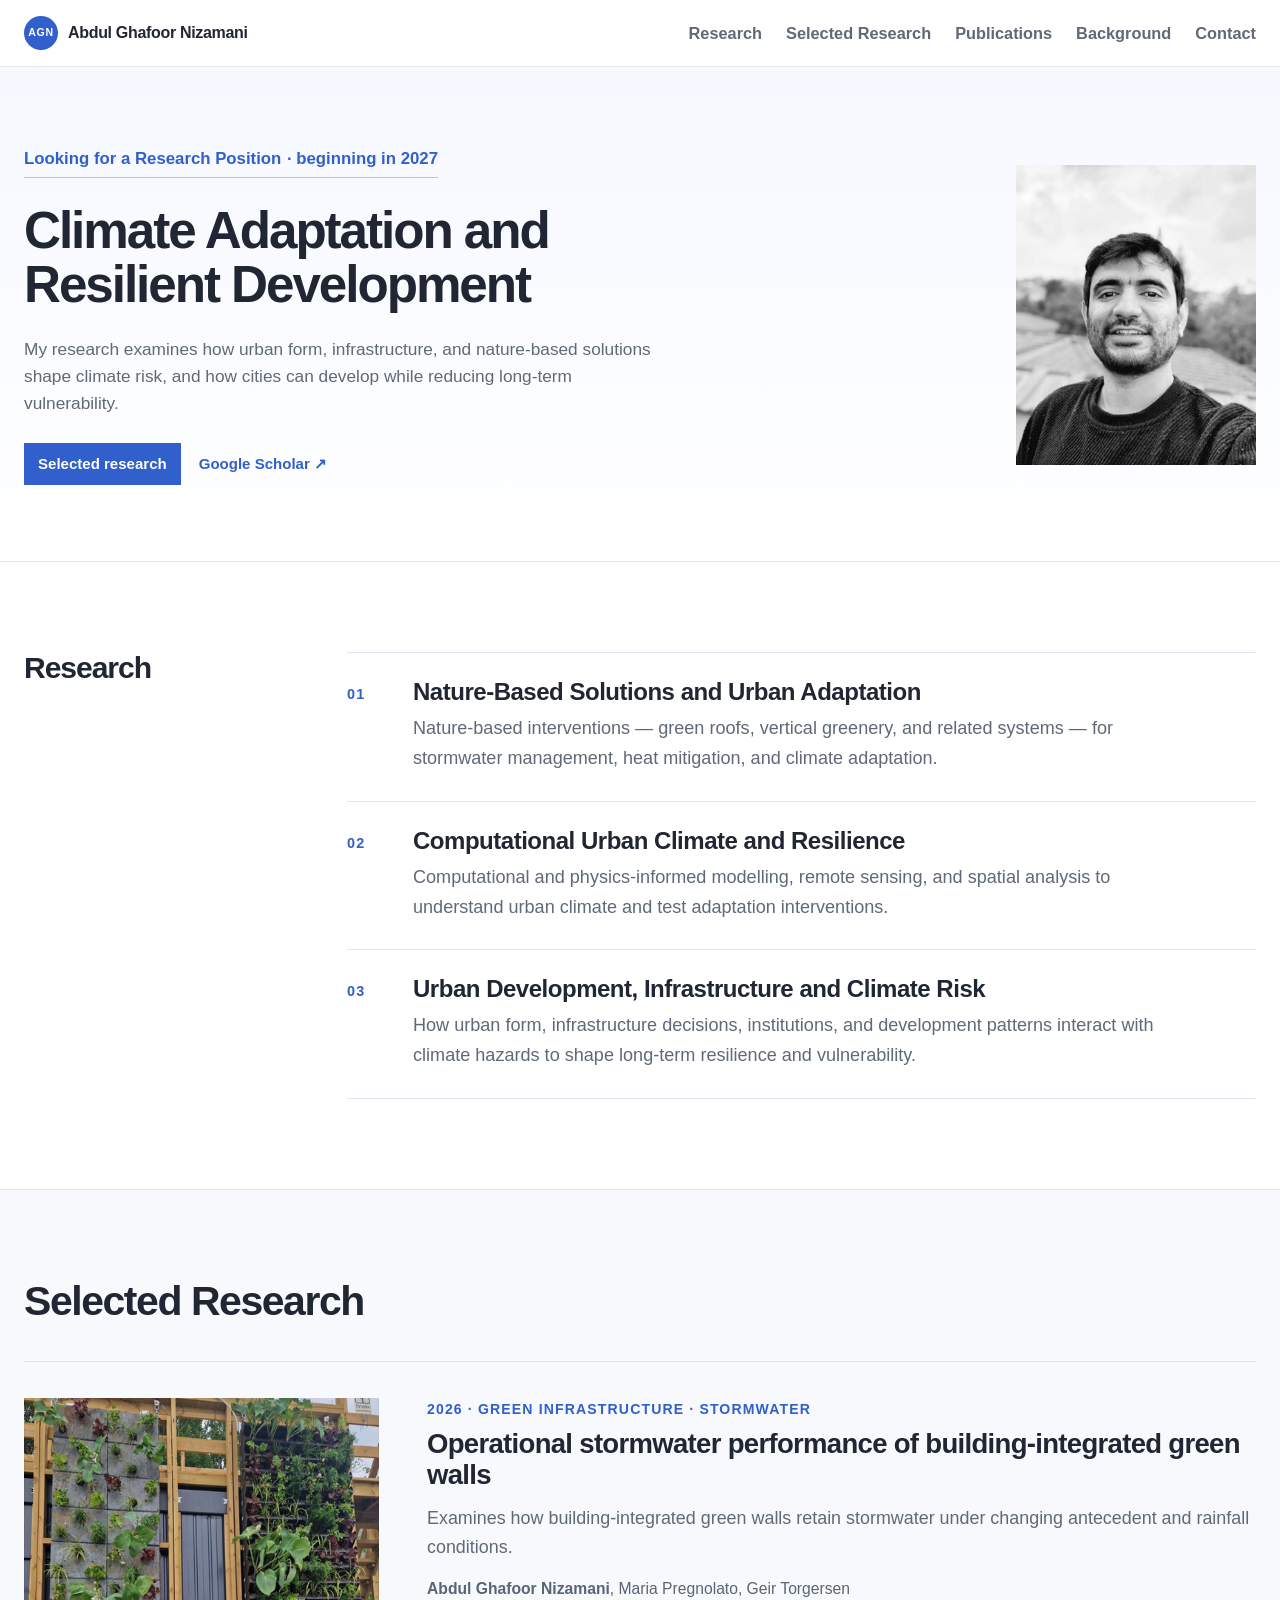
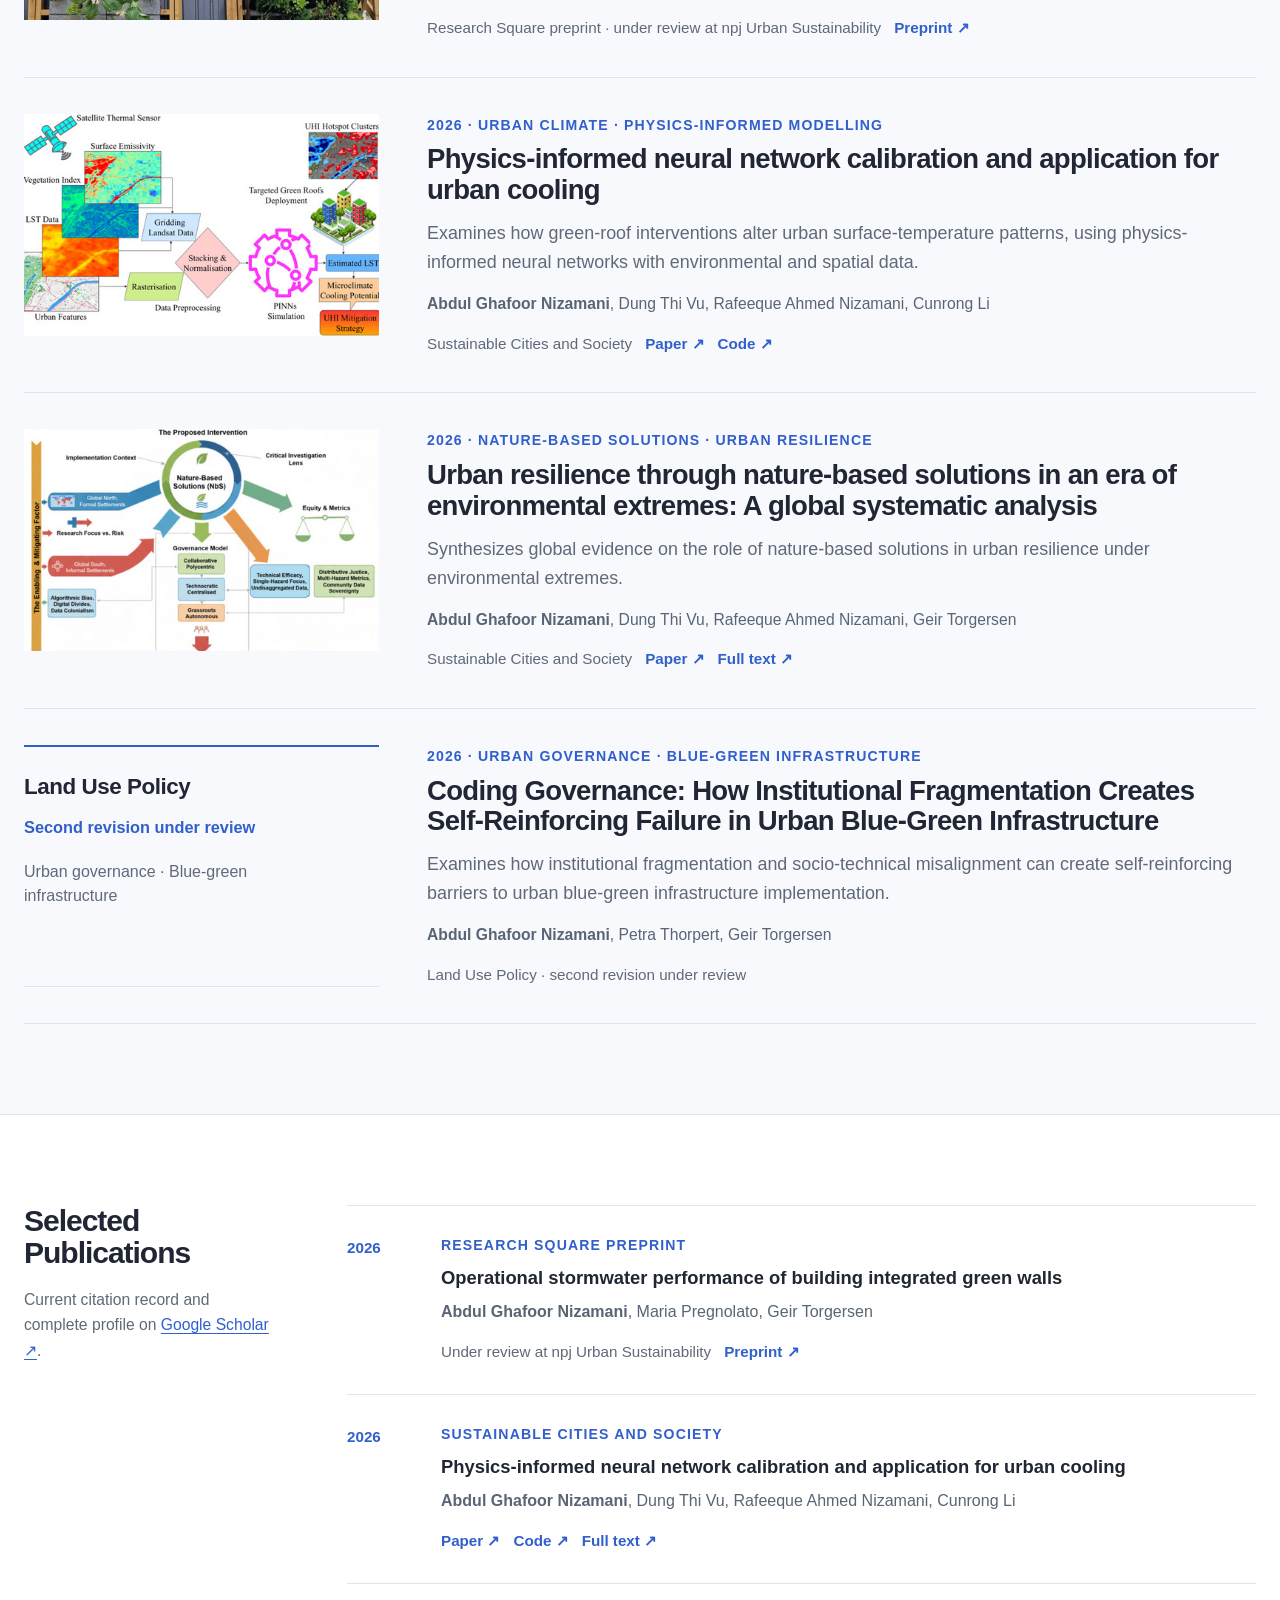
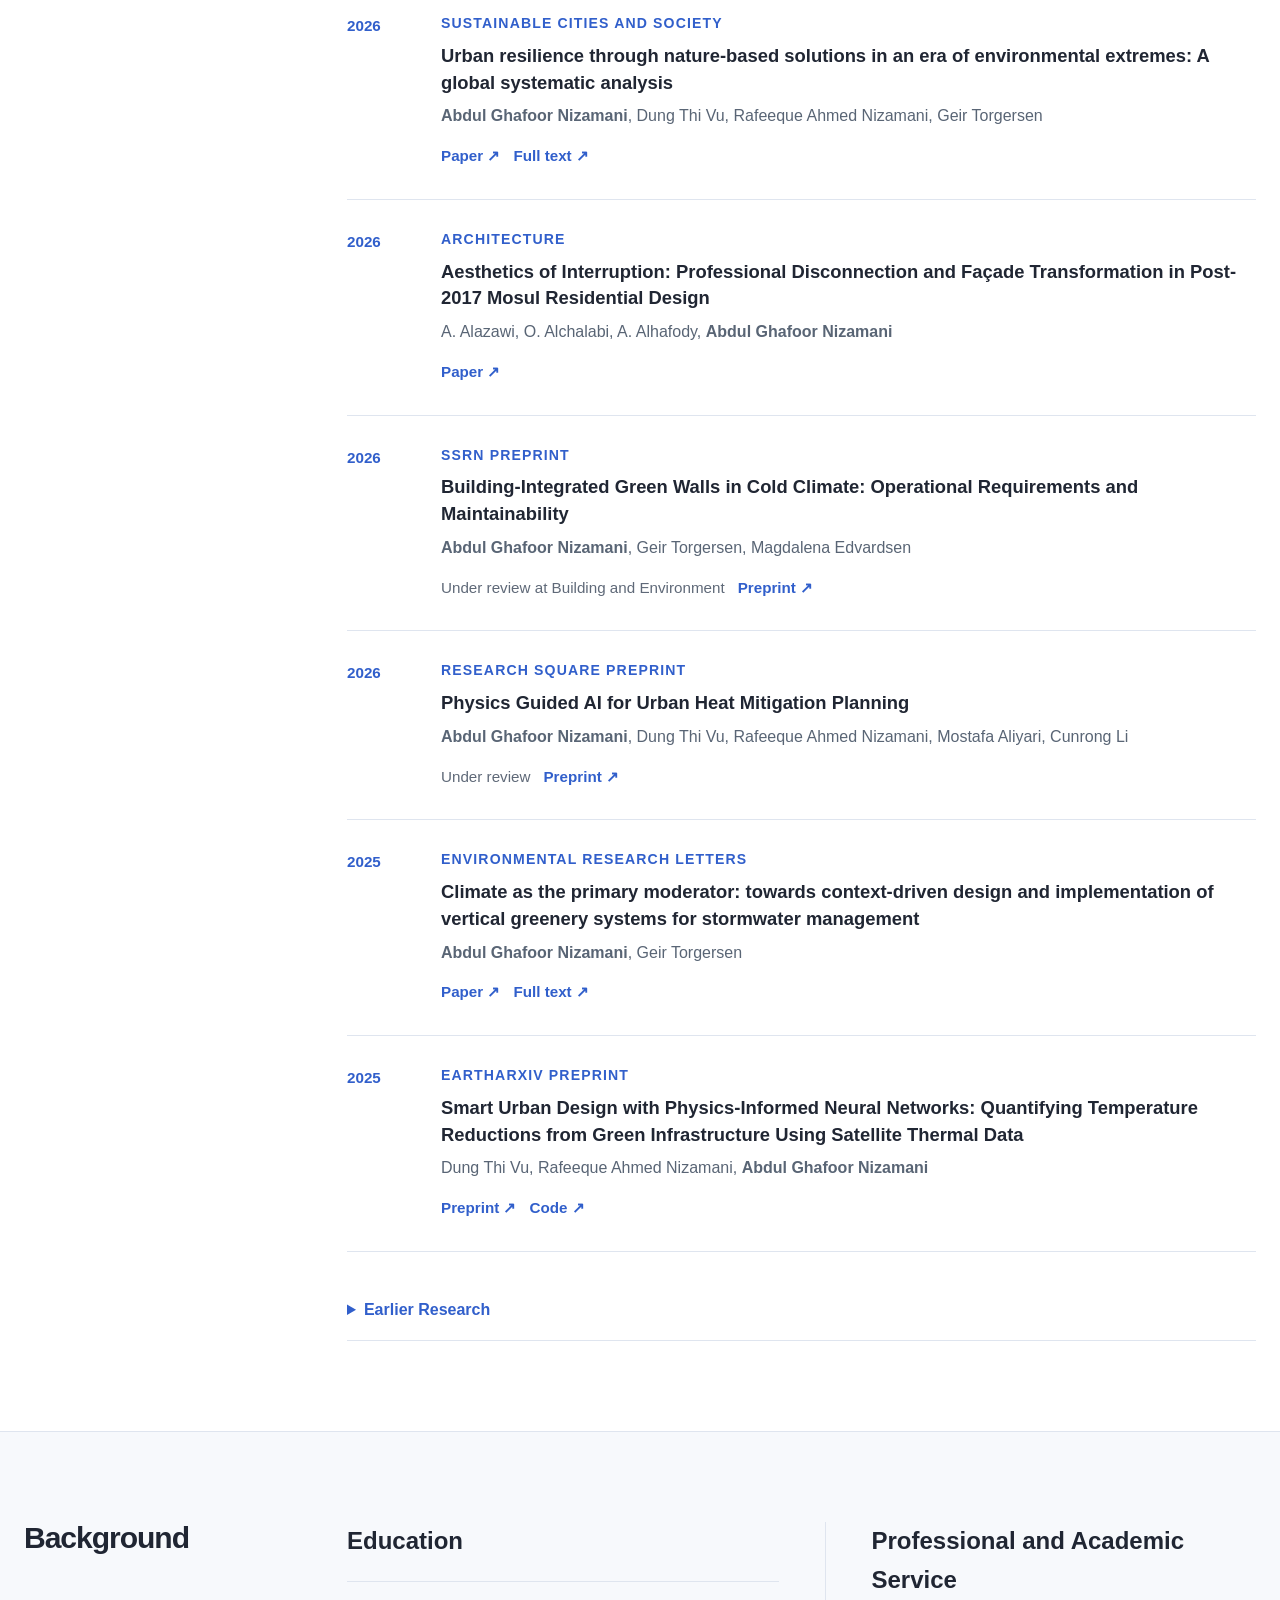
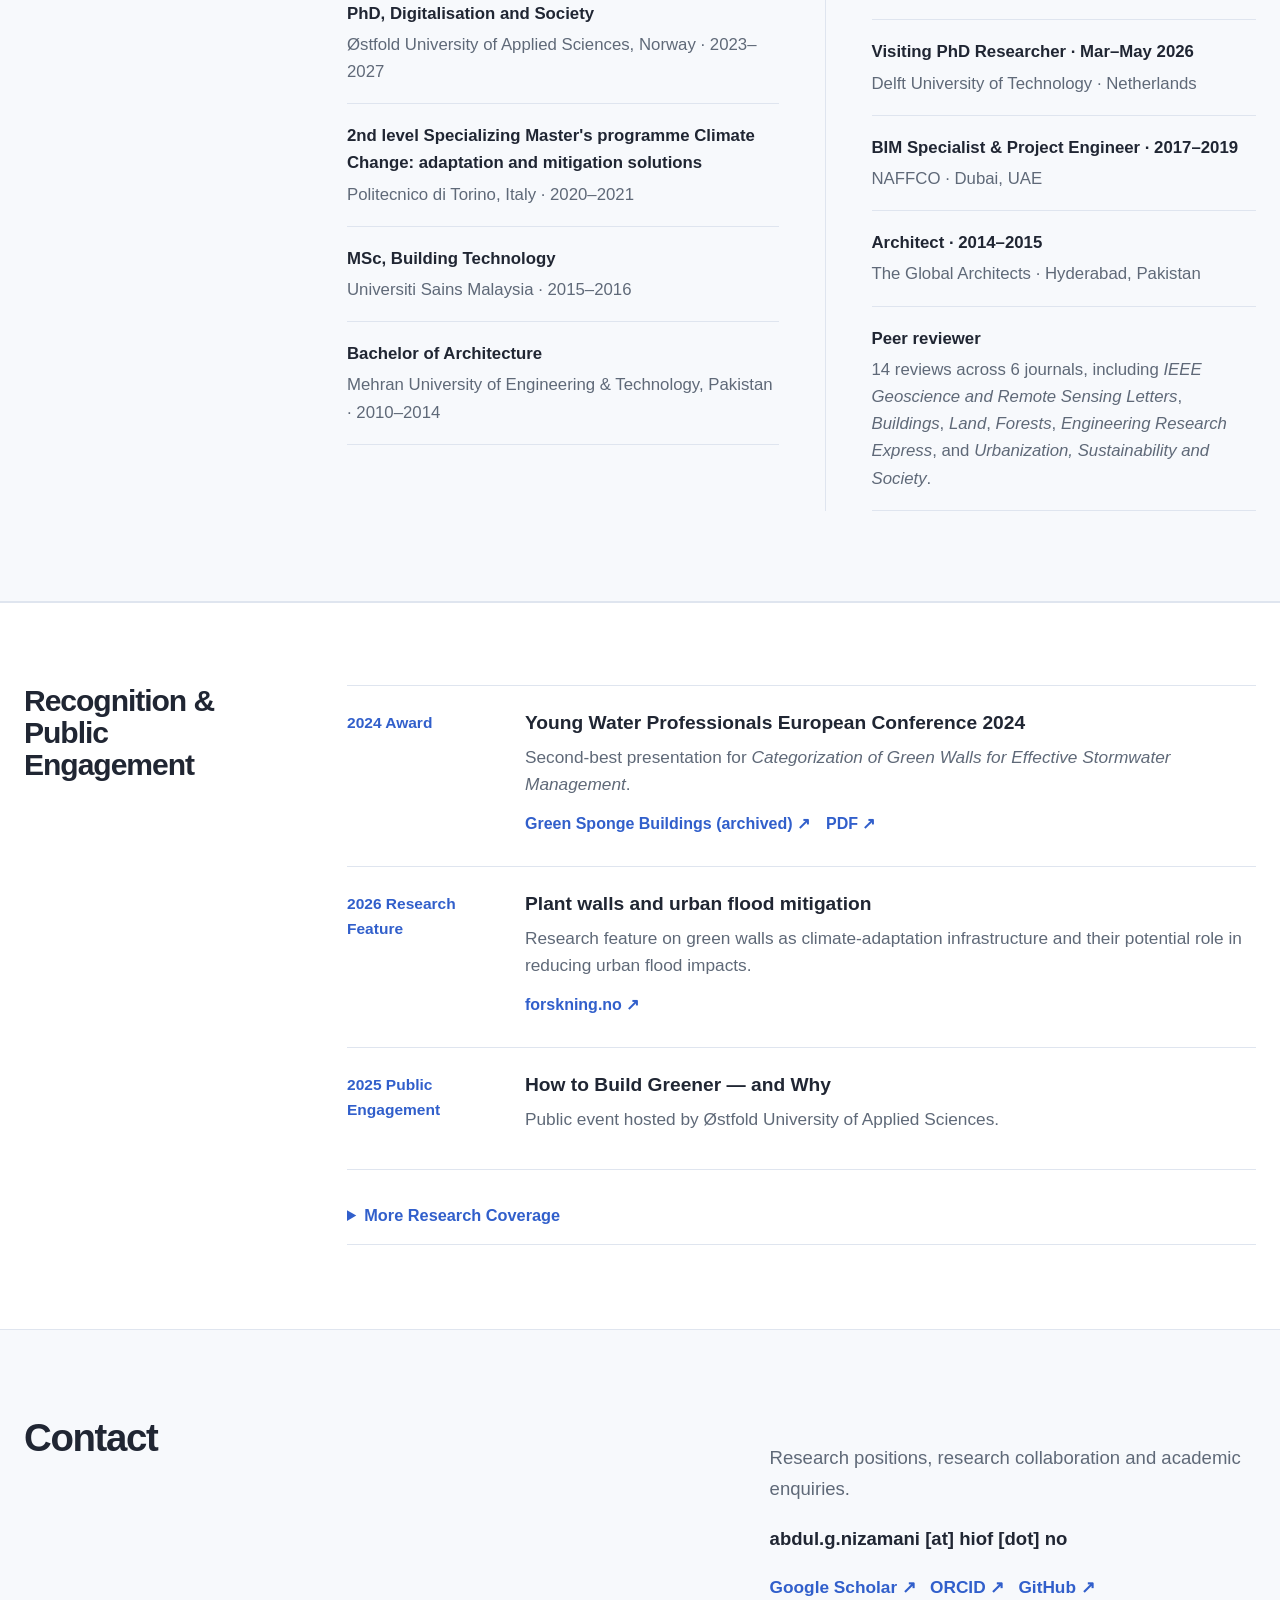
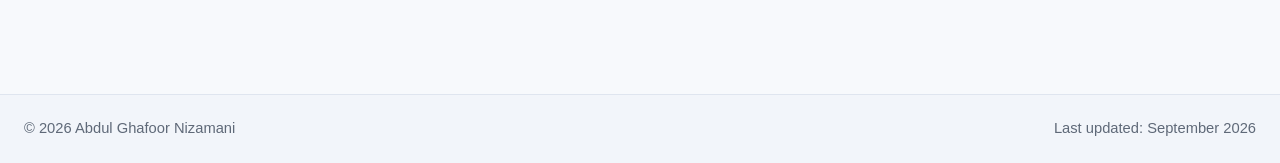
==== commit a5b078d2: "Remove profile affiliation block" ====
--- a/index.html
+++ b/index.html
@@ -65,9 +65,6 @@
 </div>
 <aside aria-label="Profile summary" class="profile">
 <img alt="Portrait of Abdul Ghafoor Nizamani" class="portrait" src="photo.jpg"/>
-<div class="profile-meta">
-<p><strong>Doctoral Research Fellow</strong><br/>Østfold University of Applied Sciences · Norway</p>
-</div>
 </aside>
 </div>
 </section>
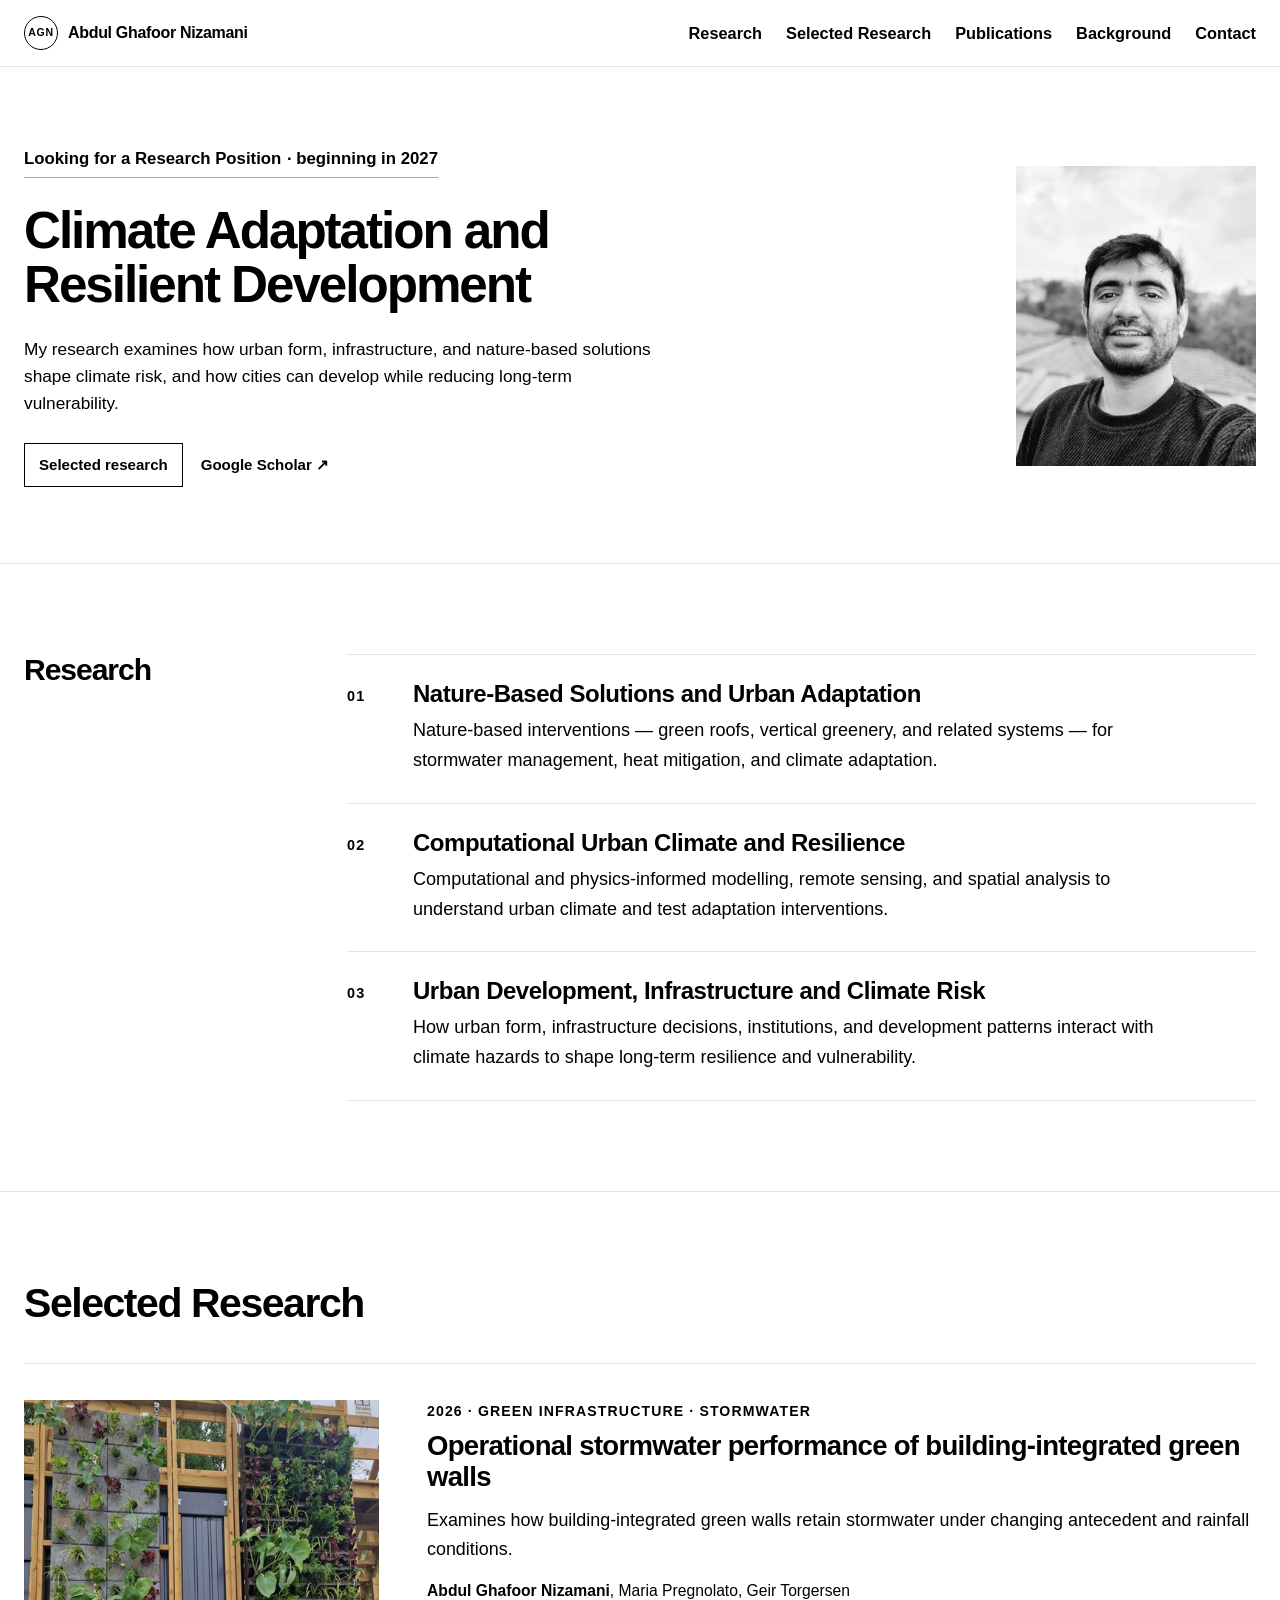
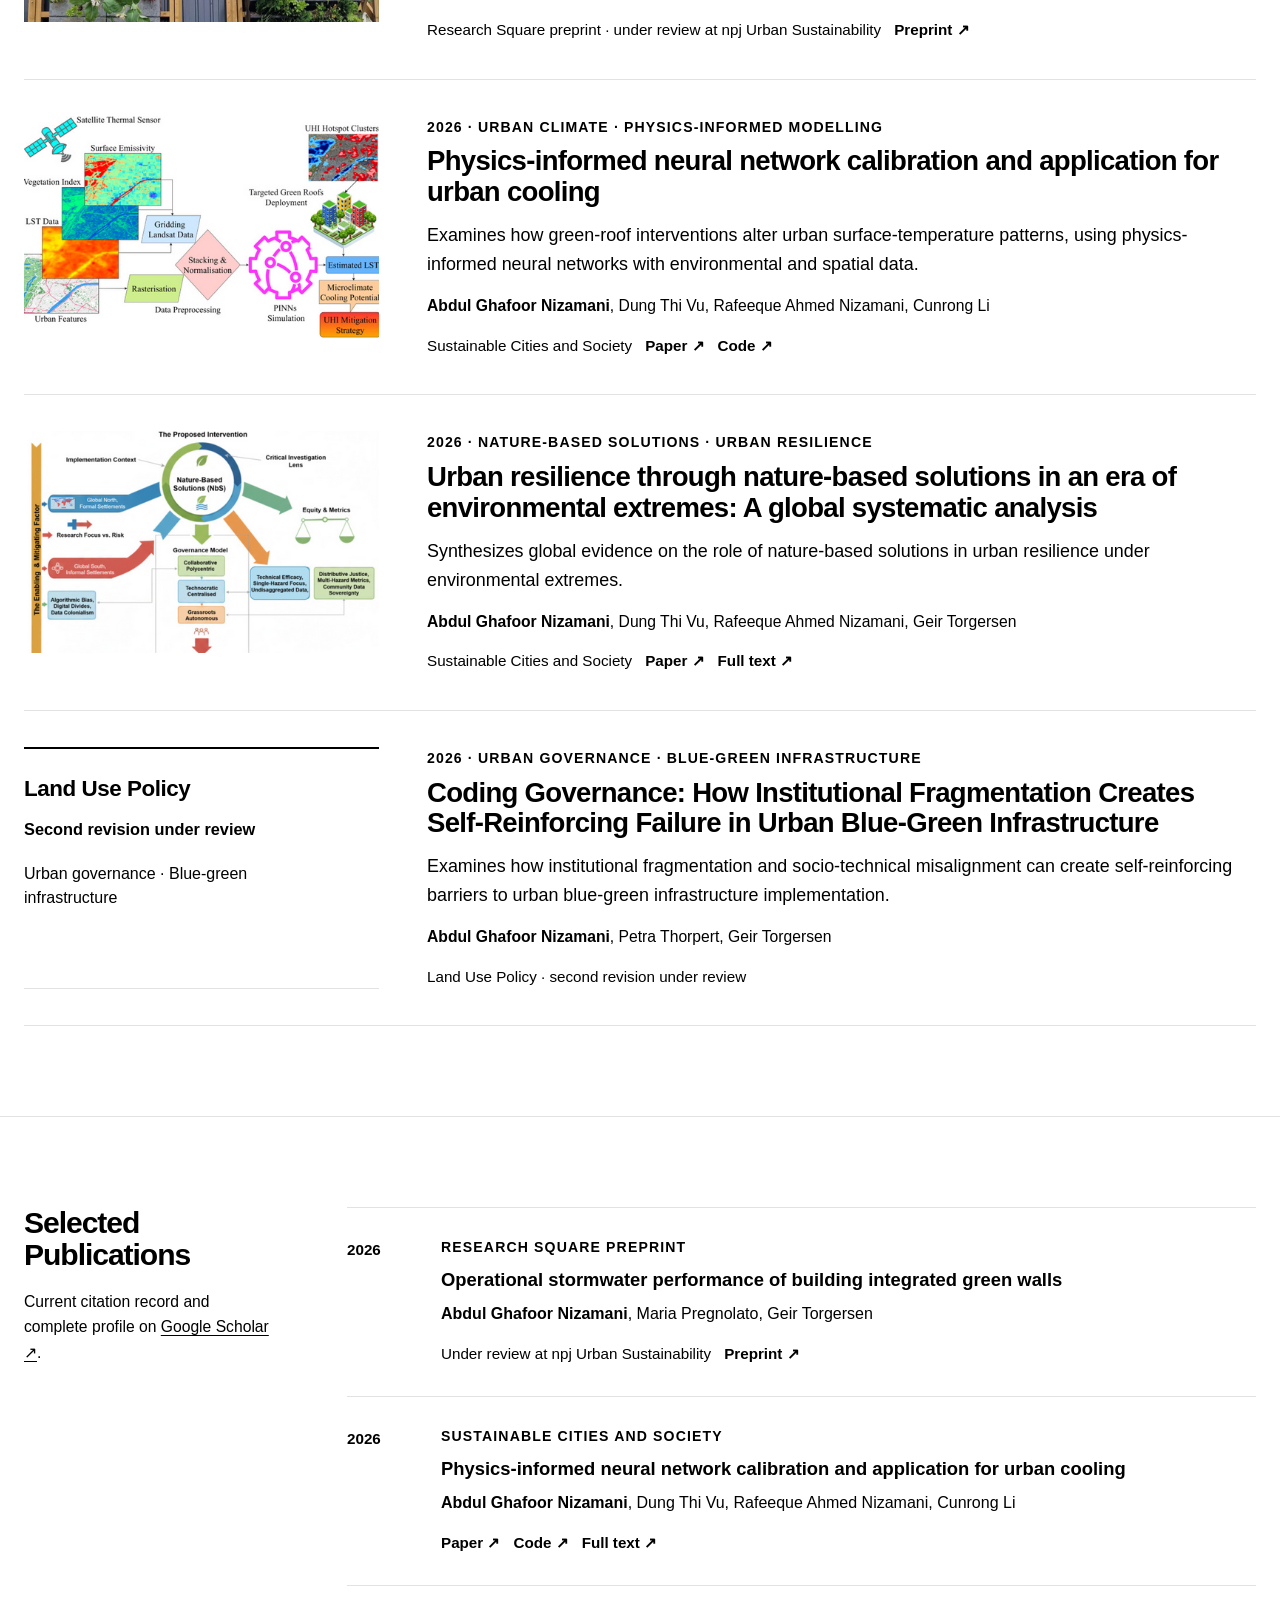
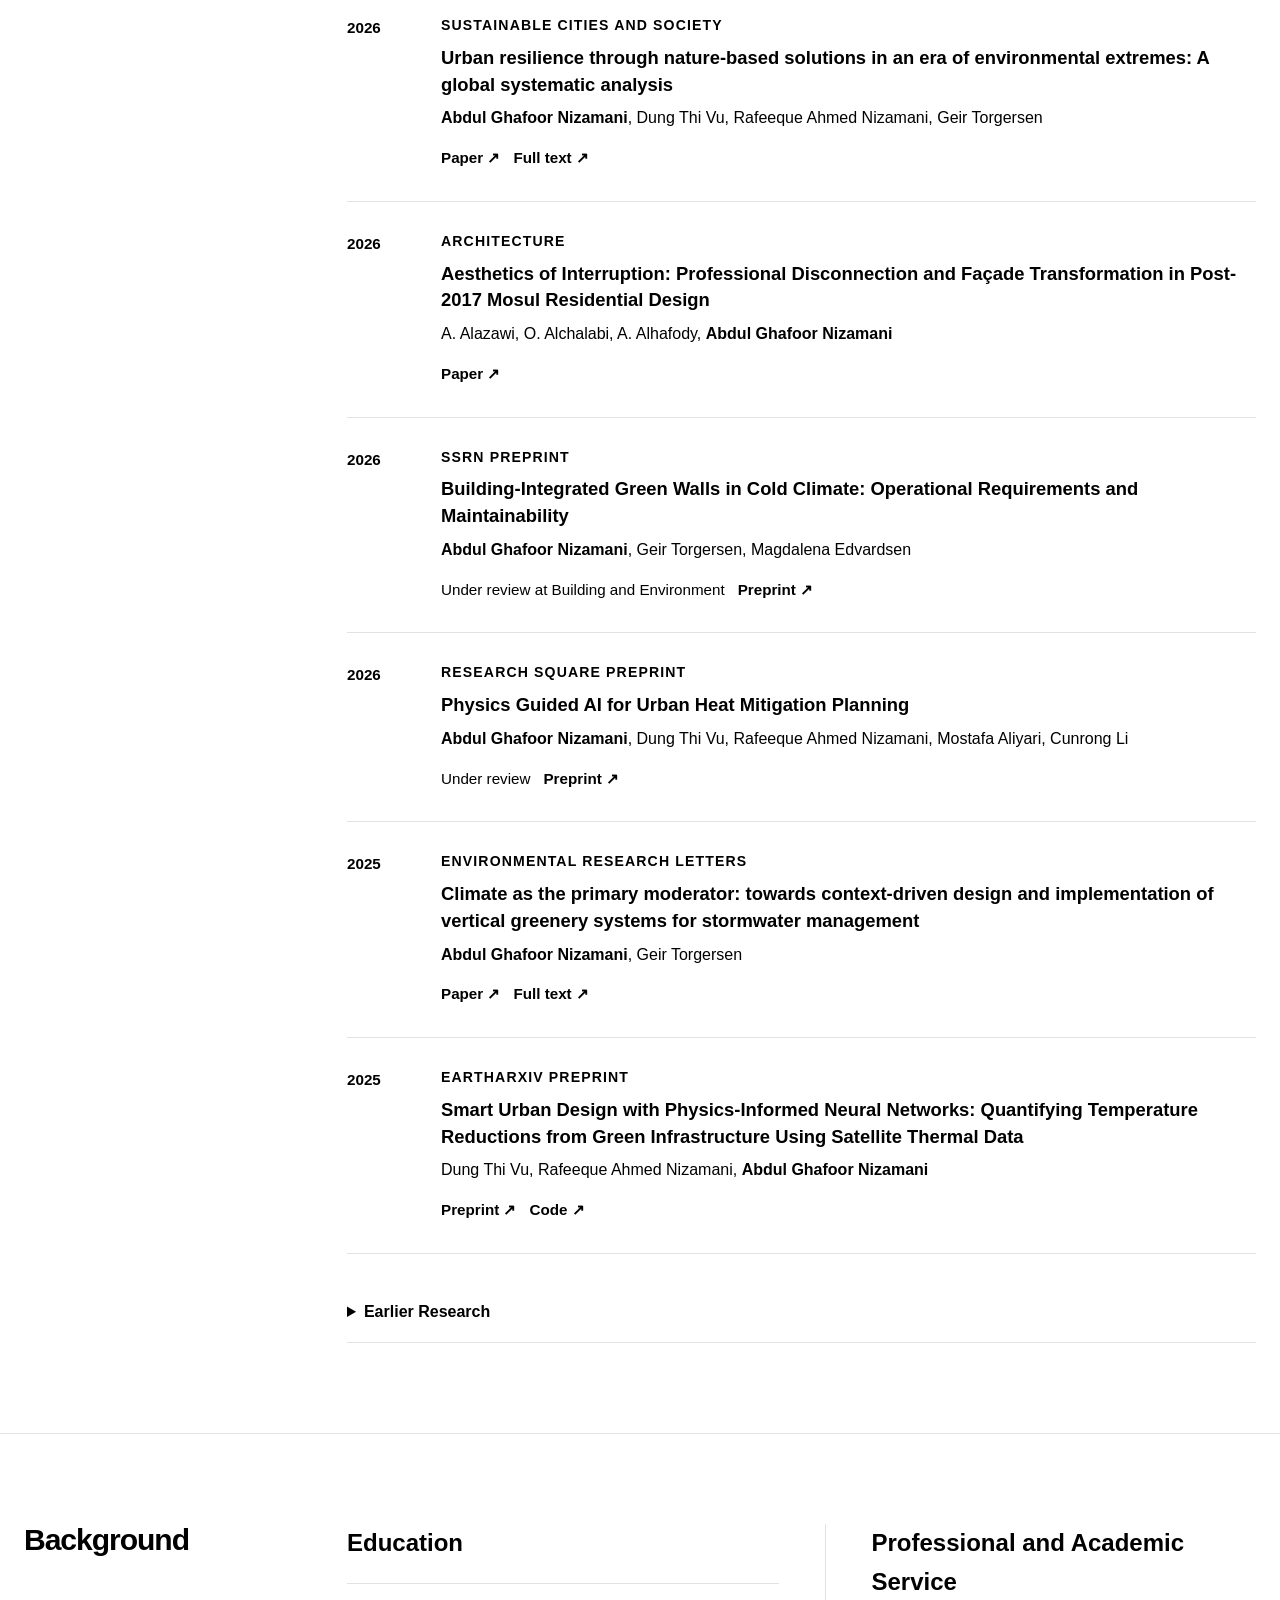
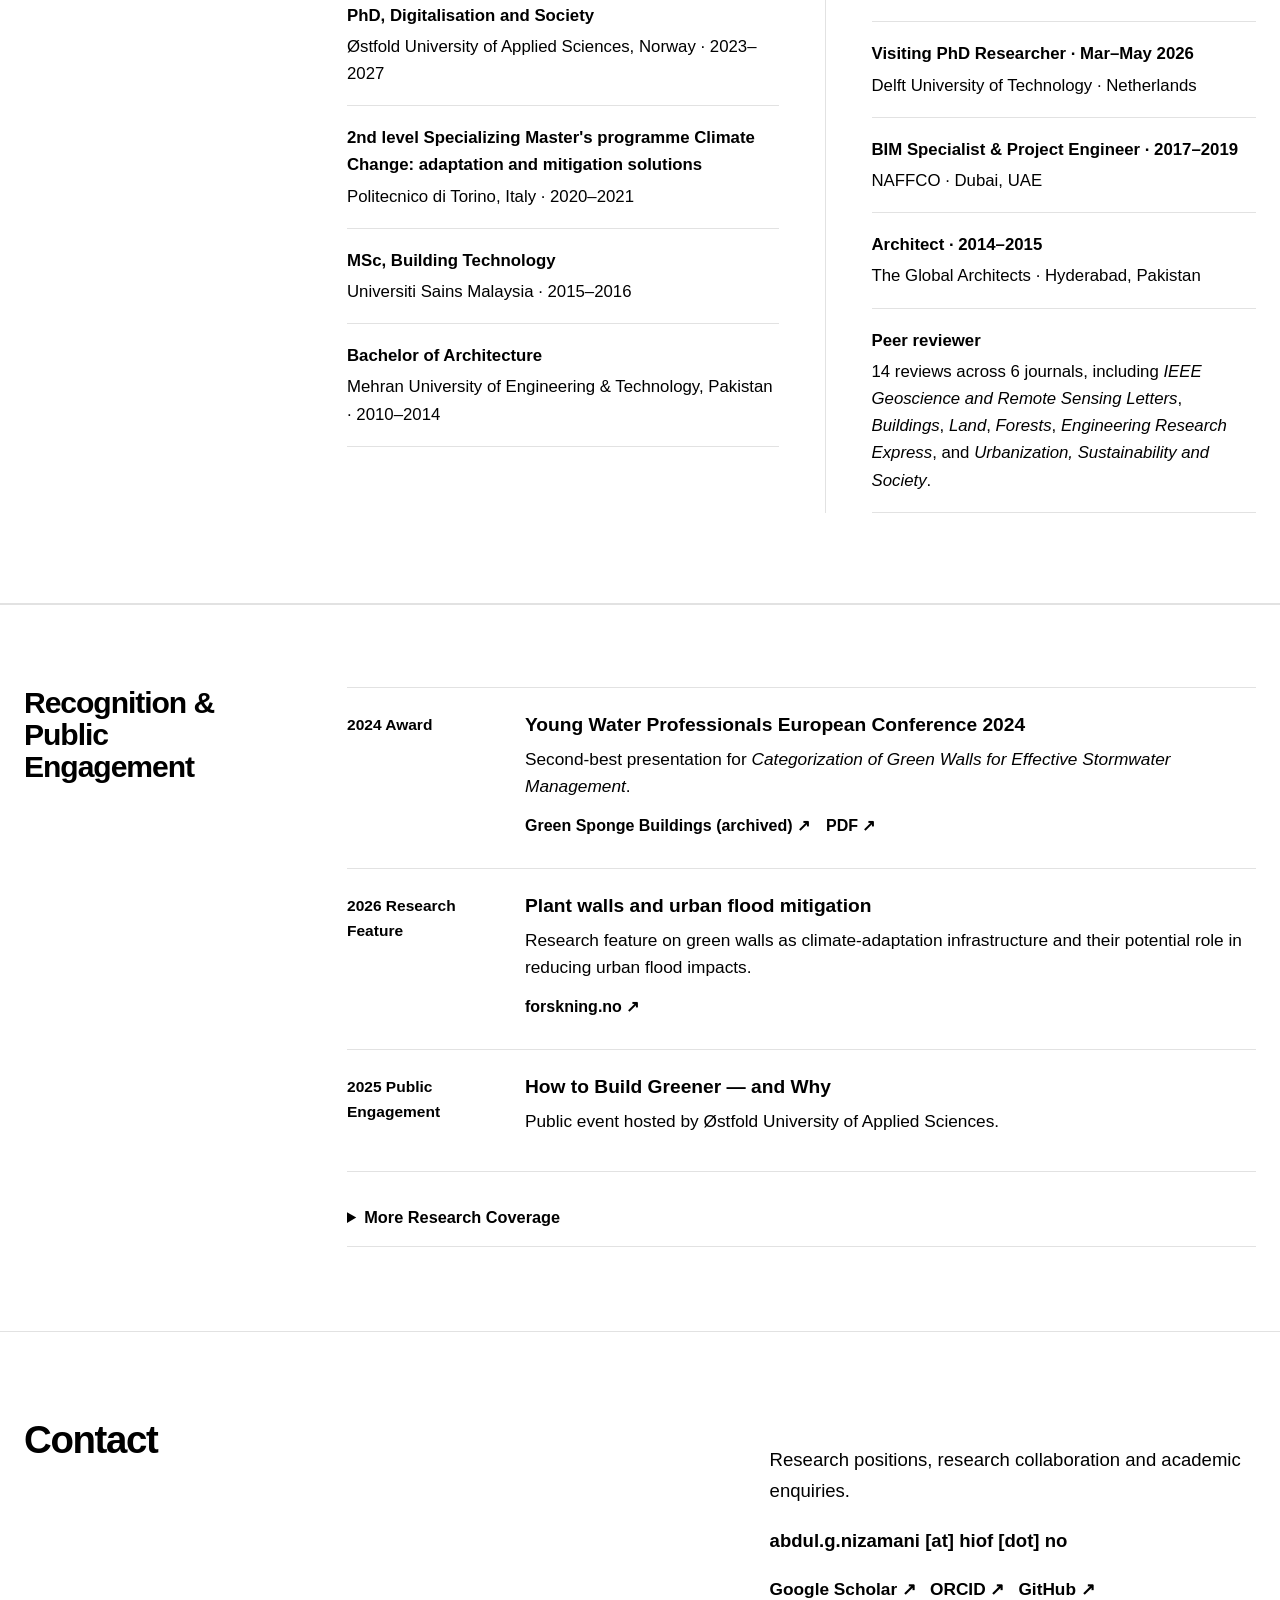
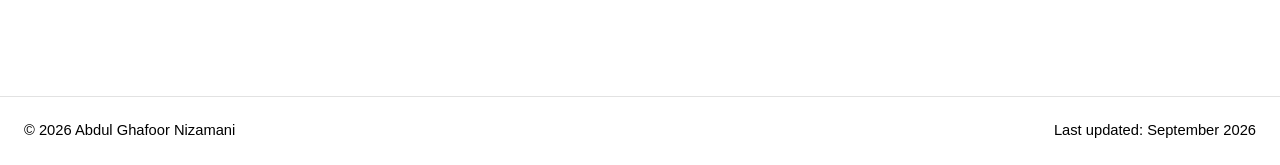
==== commit c0f30910: "Use white background and black typography" ====
--- a/index.html
+++ b/index.html
@@ -6,7 +6,7 @@
 <meta content="width=device-width, initial-scale=1" name="viewport"/>
 <title>Abdul Ghafoor Nizamani | Climate Adaptation &amp; Resilient Development</title>
 <meta content="Academic website of Abdul Ghafoor Nizamani, Doctoral Research Fellow working on urban climate adaptation, resilient urban development, nature-based solutions, urban systems, and computational climate modelling." name="description"/>
-<meta content="#315fcb" name="theme-color"/>
+<meta content="#ffffff" name="theme-color"/>
 <meta content="website" property="og:type"/>
 <meta content="Abdul Ghafoor Nizamani | Academic Website" property="og:title"/>
 <meta content="Urban climate adaptation, resilient development, nature-based solutions, urban systems, and computational climate modelling." property="og:description"/>
--- a/style.css
+++ b/style.css
@@ -1,13 +1,13 @@
 :root {
-  --ink: #202633;
-  --ink-soft: #5f6978;
-  --accent: #315fcb;
-  --accent-2: #4f79d8;
-  --warm: #315fcb;
+  --ink: #000000;
+  --ink-soft: #000000;
+  --accent: #000000;
+  --accent-2: #000000;
+  --warm: #000000;
   --paper: #ffffff;
   --white: #ffffff;
-  --tint: #f6f8fc;
-  --line: #dfe5ef;
+  --tint: #ffffff;
+  --line: #e2e2e2;
   --max: 1240px;
 }
 
@@ -36,14 +36,13 @@
 /* Header / navigation */
 .site-header {
   position:sticky; top:0; z-index:1000;
-  background:color-mix(in srgb, var(--paper) 93%, transparent);
-  backdrop-filter:blur(12px);
+  background:var(--paper);
   border-bottom:1px solid color-mix(in srgb, var(--line) 80%, transparent);
 }
 .nav-shell { width:min(calc(100% - 48px), var(--max)); min-height:66px; margin:0 auto; display:flex; align-items:center; justify-content:space-between; gap:24px; }
 .brand { display:flex; align-items:center; gap:10px; text-decoration:none; color:var(--ink); font-weight:760; letter-spacing:-.02em; }
 .brand:hover { color:var(--ink); }
-.brand-mark { width:34px; height:34px; display:grid; place-items:center; background:var(--accent); color:#fff; font-size:.66rem; letter-spacing:.06em; border-radius:50%; }
+.brand-mark { width:34px; height:34px; display:grid; place-items:center; background:#fff; color:var(--ink); border:1px solid var(--ink); font-size:.66rem; letter-spacing:.06em; border-radius:50%; }
 .primary-nav { display:flex; gap:24px; align-items:center; }
 .primary-nav a { color:var(--ink-soft); text-decoration:none; font-size:1.02rem; font-weight:650; }
 .primary-nav a:hover { color:var(--accent); }
@@ -51,7 +50,7 @@
 .menu-toggle span:not(.sr-only) { width:23px; height:2px; background:var(--ink); display:block; margin:5px 0; }
 
 /* Hero */
-.hero { padding:78px 0 76px; background:linear-gradient(180deg, #f5f8ff 0%, #ffffff 100%); }
+.hero { padding:78px 0 76px; background:#ffffff; }
 .hero-grid { display:grid; grid-template-columns:minmax(0,1fr) 250px; gap:76px; align-items:center; }
 .availability { display:inline-block; margin:0 0 26px; padding-bottom:5px; color:var(--accent); border-bottom:1px solid color-mix(in srgb, var(--accent) 35%, transparent); font-size:1.05rem; font-weight:720; }
 .hero h1, .section-label h2, .section-heading-simple h2, .contact-section h2 {
@@ -61,8 +60,8 @@
 .hero-summary { max-width:640px; margin:24px 0 0; color:var(--ink-soft); font-size:1.08rem; line-height:1.58; }
 .hero-links { display:flex; flex-wrap:wrap; gap:18px; margin-top:25px; align-items:center; }
 .hero-links a { font-size:.94rem; font-weight:700; text-decoration:none; }
-.hero-links .primary-link { padding:9px 14px; background:var(--accent); color:#fff; }
-.hero-links .primary-link:hover { background:var(--accent-2); color:#fff; }
+.hero-links .primary-link { padding:9px 14px; background:#fff; color:var(--ink); border:1px solid var(--ink); }
+.hero-links .primary-link:hover { background:#f2f2f2; color:var(--ink); }
 .profile { align-self:center; }
 .portrait { width:100%; max-width:240px; aspect-ratio:4/5; object-fit:cover; object-position:center 22%; margin-left:auto; }
 .profile-meta { max-width:240px; margin:17px 0 0 auto; padding-top:15px; border-top:1px solid var(--line); color:var(--ink-soft); font-size:.92rem; }
@@ -84,7 +83,7 @@
 .research-item p { margin:0; max-width:760px; color:var(--ink-soft); font-size:1.13rem; line-height:1.64; }
 
 /* Selected research */
-.work-section { background:#f7f9fd; border-block:1px solid var(--line); }
+.work-section { background:#ffffff; border-block:1px solid var(--line); }
 .section-heading-simple { margin-bottom:38px; }
 .section-heading-simple h2 { max-width:680px; font-size:clamp(2rem,3.2vw,2.8rem); line-height:1.06; }
 .work-row { display:grid; grid-template-columns:355px minmax(0,1fr); gap:48px; align-items:start; padding:36px 0; border-top:1px solid var(--line); }
@@ -94,7 +93,7 @@
 .work-meta, .pub-venue { margin:0 0 8px; color:var(--accent); font-size:.88rem; font-weight:800; letter-spacing:.08em; text-transform:uppercase; }
 .work-copy h3 { margin:0 0 13px; font-size:clamp(1.6rem,2.15vw,2.1rem); font-weight:600; line-height:1.12; letter-spacing:-.025em; }
 .work-copy > p:not(.work-meta):not(.authors):not(.work-links) { margin:0 0 14px; color:var(--ink-soft); font-size:1.12rem; }
-.authors { margin:0; color:#596575; font-size:.98rem; }
+.authors { margin:0; color:var(--ink); font-size:.98rem; }
 .work-links, .pub-links { display:flex; flex-wrap:wrap; gap:13px; align-items:center; margin:15px 0 0; color:var(--ink-soft); font-size:.95rem; }
 .work-links a, .pub-links a { font-weight:750; text-decoration:none; }
 
@@ -118,7 +117,7 @@
 .earlier-list article { display:grid; grid-template-columns:70px minmax(0,1fr); gap:24px; padding:23px 0; border-top:1px solid var(--line); }
 
 /* Background */
-.background-section { background:#f7f9fc; border-block:1px solid var(--line); }
+.background-section { background:#ffffff; border-block:1px solid var(--line); }
 .background-columns { display:grid; grid-template-columns:1fr 1fr; gap:46px; }
 .background-columns > div + div { border-left:1px solid var(--line); padding-left:46px; }
 .background-columns h3 { margin:0 0 20px; font-weight:600; font-size:1.5rem; }
@@ -146,7 +145,7 @@
 .coverage-links a:hover strong { color:var(--accent); }
 
 /* Contact */
-.contact-section { scroll-margin-top:70px; padding:88px 0 92px; background:#f7f9fc; border-top:1px solid var(--line); }
+.contact-section { scroll-margin-top:70px; padding:88px 0 92px; background:#ffffff; border-top:1px solid var(--line); }
 .contact-grid { display:grid; grid-template-columns:minmax(0,1fr) minmax(280px,.72fr); gap:70px; align-items:start; }
 .contact-section h2 { max-width:700px; font-size:clamp(2rem,3vw,2.75rem); }
 .contact-copy { max-width:620px; padding-top:24px; color:var(--ink-soft); font-size:1.16rem; line-height:1.68; }
@@ -156,15 +155,15 @@
 .contact-links a { font-size:1.08rem; font-weight:750; text-decoration:none; }
 
 /* Footer */
-.site-footer { padding:22px 0; background:#f2f5fa; border-top:1px solid var(--line); color:#5f6978; }
+.site-footer { padding:22px 0; background:#ffffff; border-top:1px solid var(--line); color:var(--ink); }
 .footer-row { display:flex; justify-content:space-between; gap:20px; }
 .footer-row p { margin:0; font-size:.92rem; }
 
 /* Lightbox */
-.lightbox { position:fixed; inset:0; z-index:2000; display:none; place-items:center; padding:28px; background:rgba(12,17,26,.94); }
+.lightbox { position:fixed; inset:0; z-index:2000; display:none; place-items:center; padding:28px; background:rgba(255,255,255,.98); }
 .lightbox.open { display:grid; }
 .lightbox img { max-width:min(94vw,1500px); max-height:90vh; object-fit:contain; }
-.lightbox-close { position:absolute; right:24px; top:18px; width:44px; height:44px; border:1px solid rgba(255,255,255,.3); border-radius:50%; background:rgba(255,255,255,.08); color:#fff; font-size:1.7rem; cursor:pointer; }
+.lightbox-close { position:absolute; right:24px; top:18px; width:44px; height:44px; border:1px solid var(--ink); border-radius:50%; background:#fff; color:var(--ink); font-size:1.7rem; cursor:pointer; }
 
 @media (prefers-reduced-motion: reduce) {
   html { scroll-behavior:auto; }
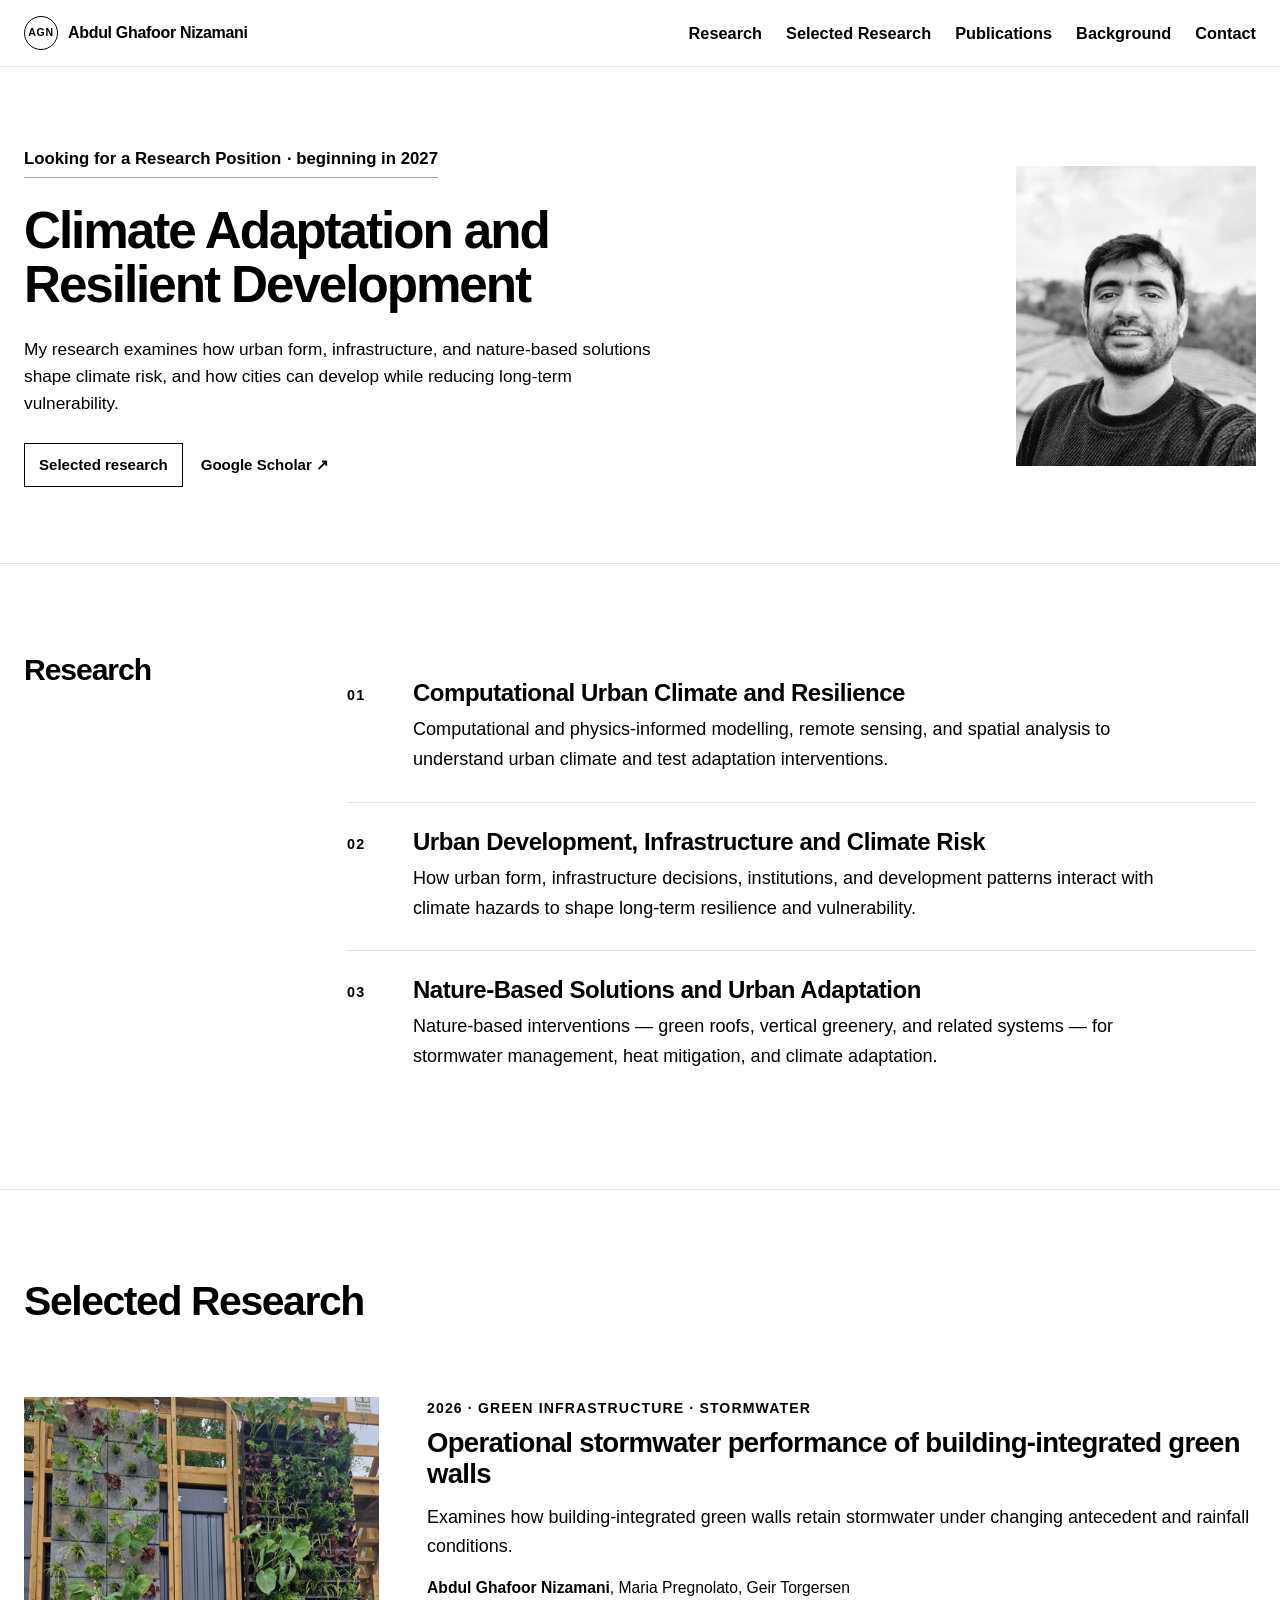
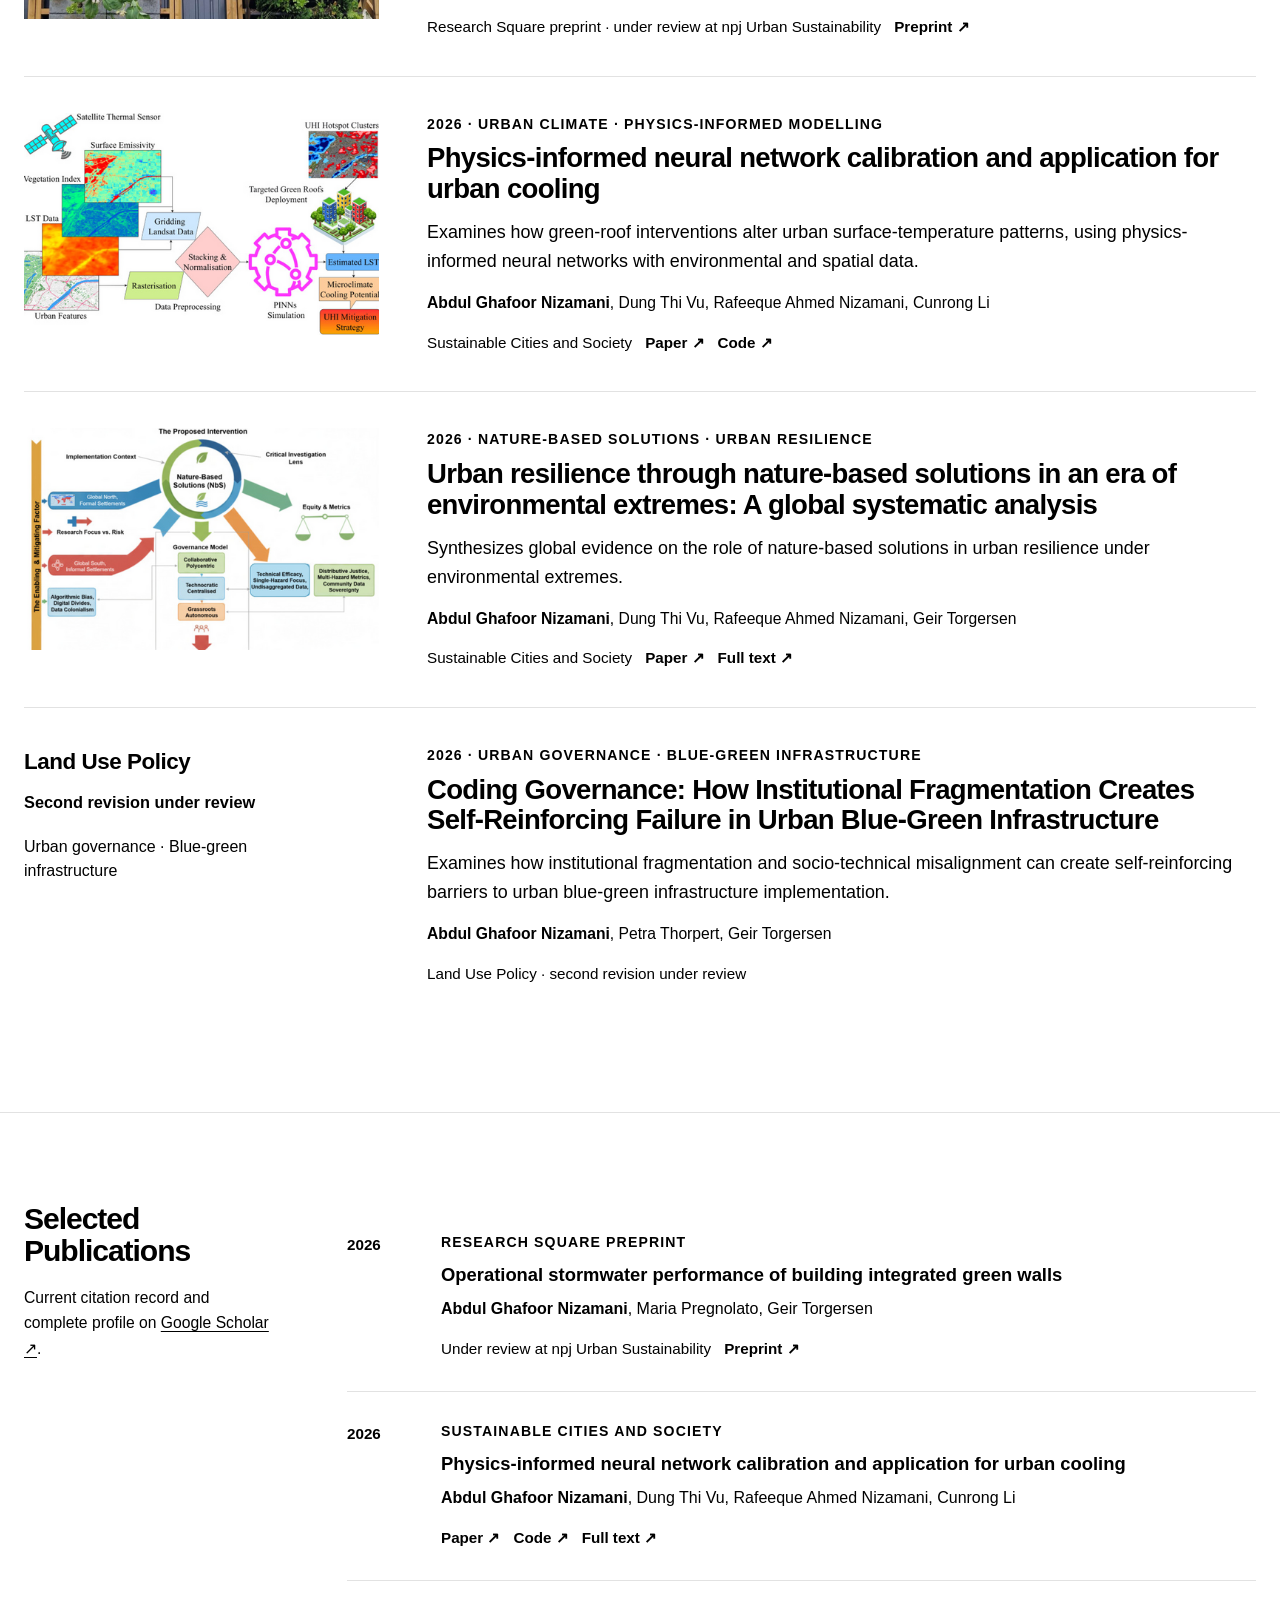
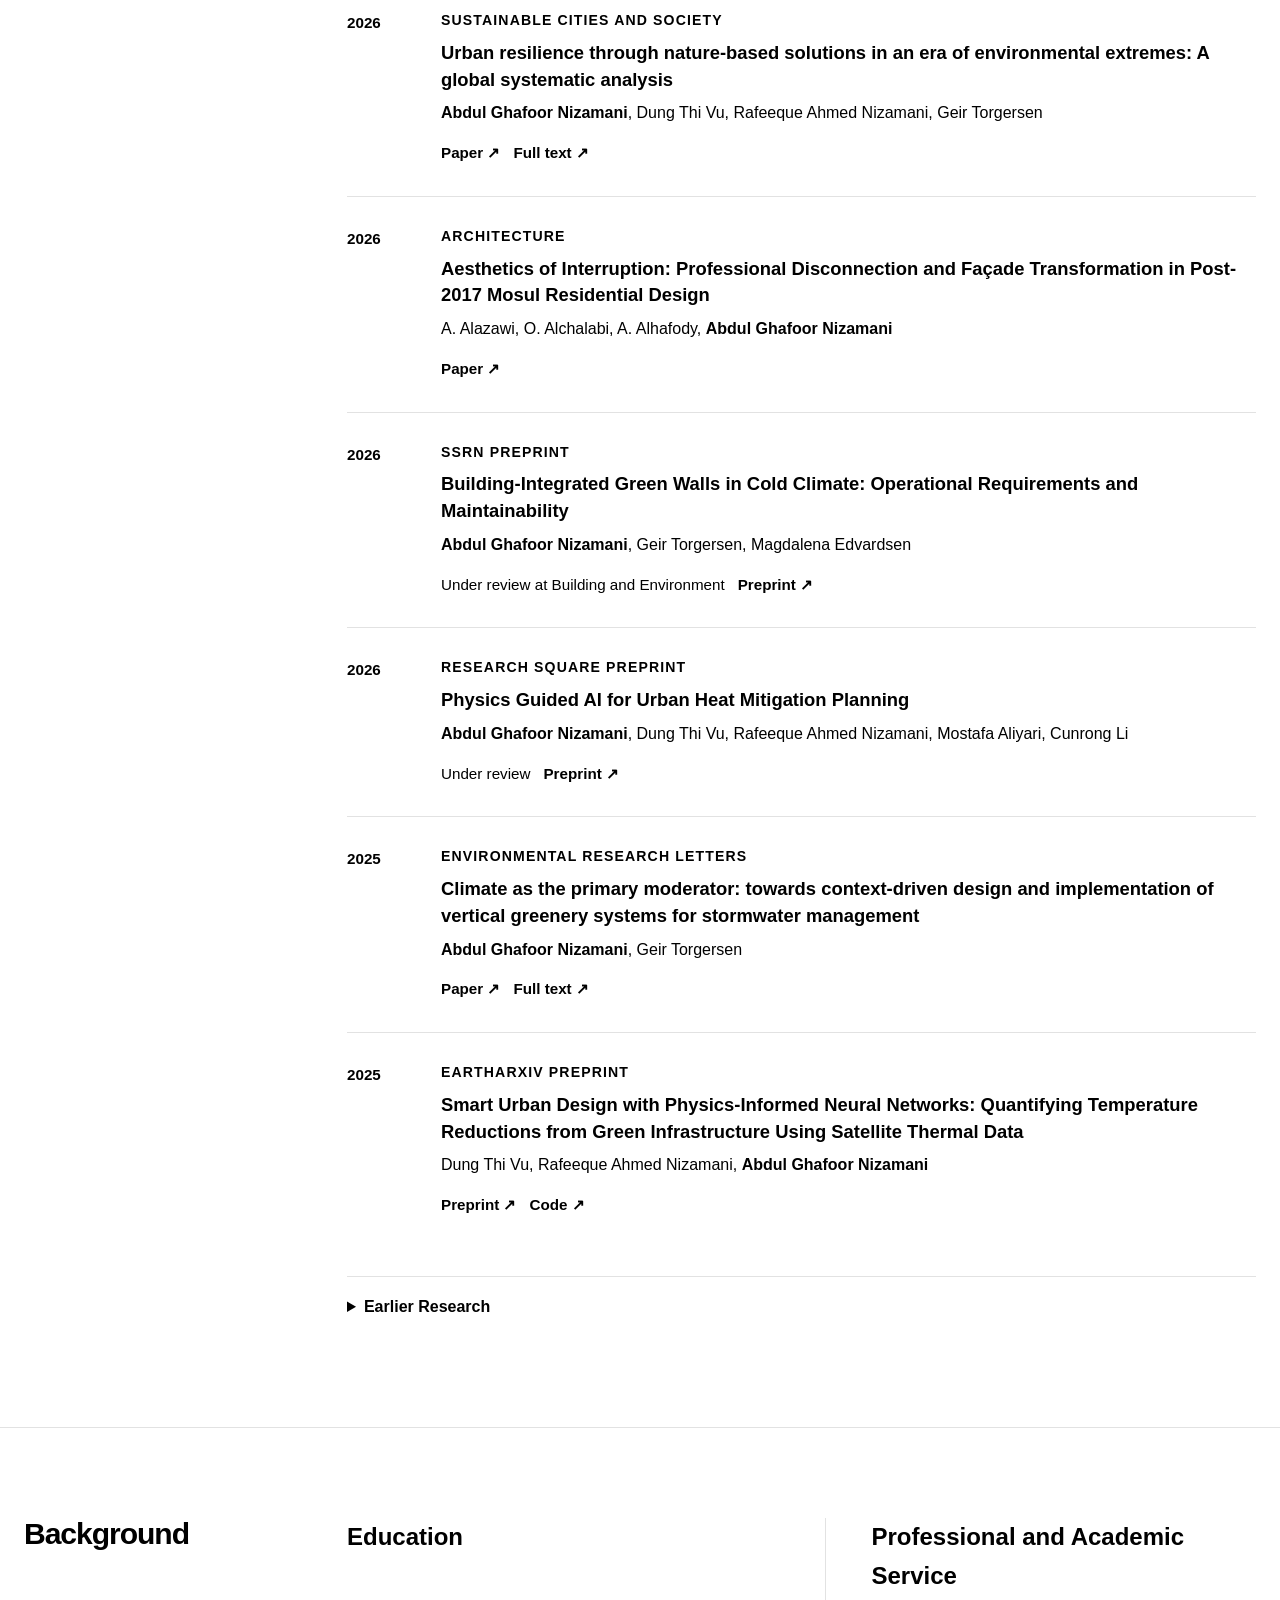
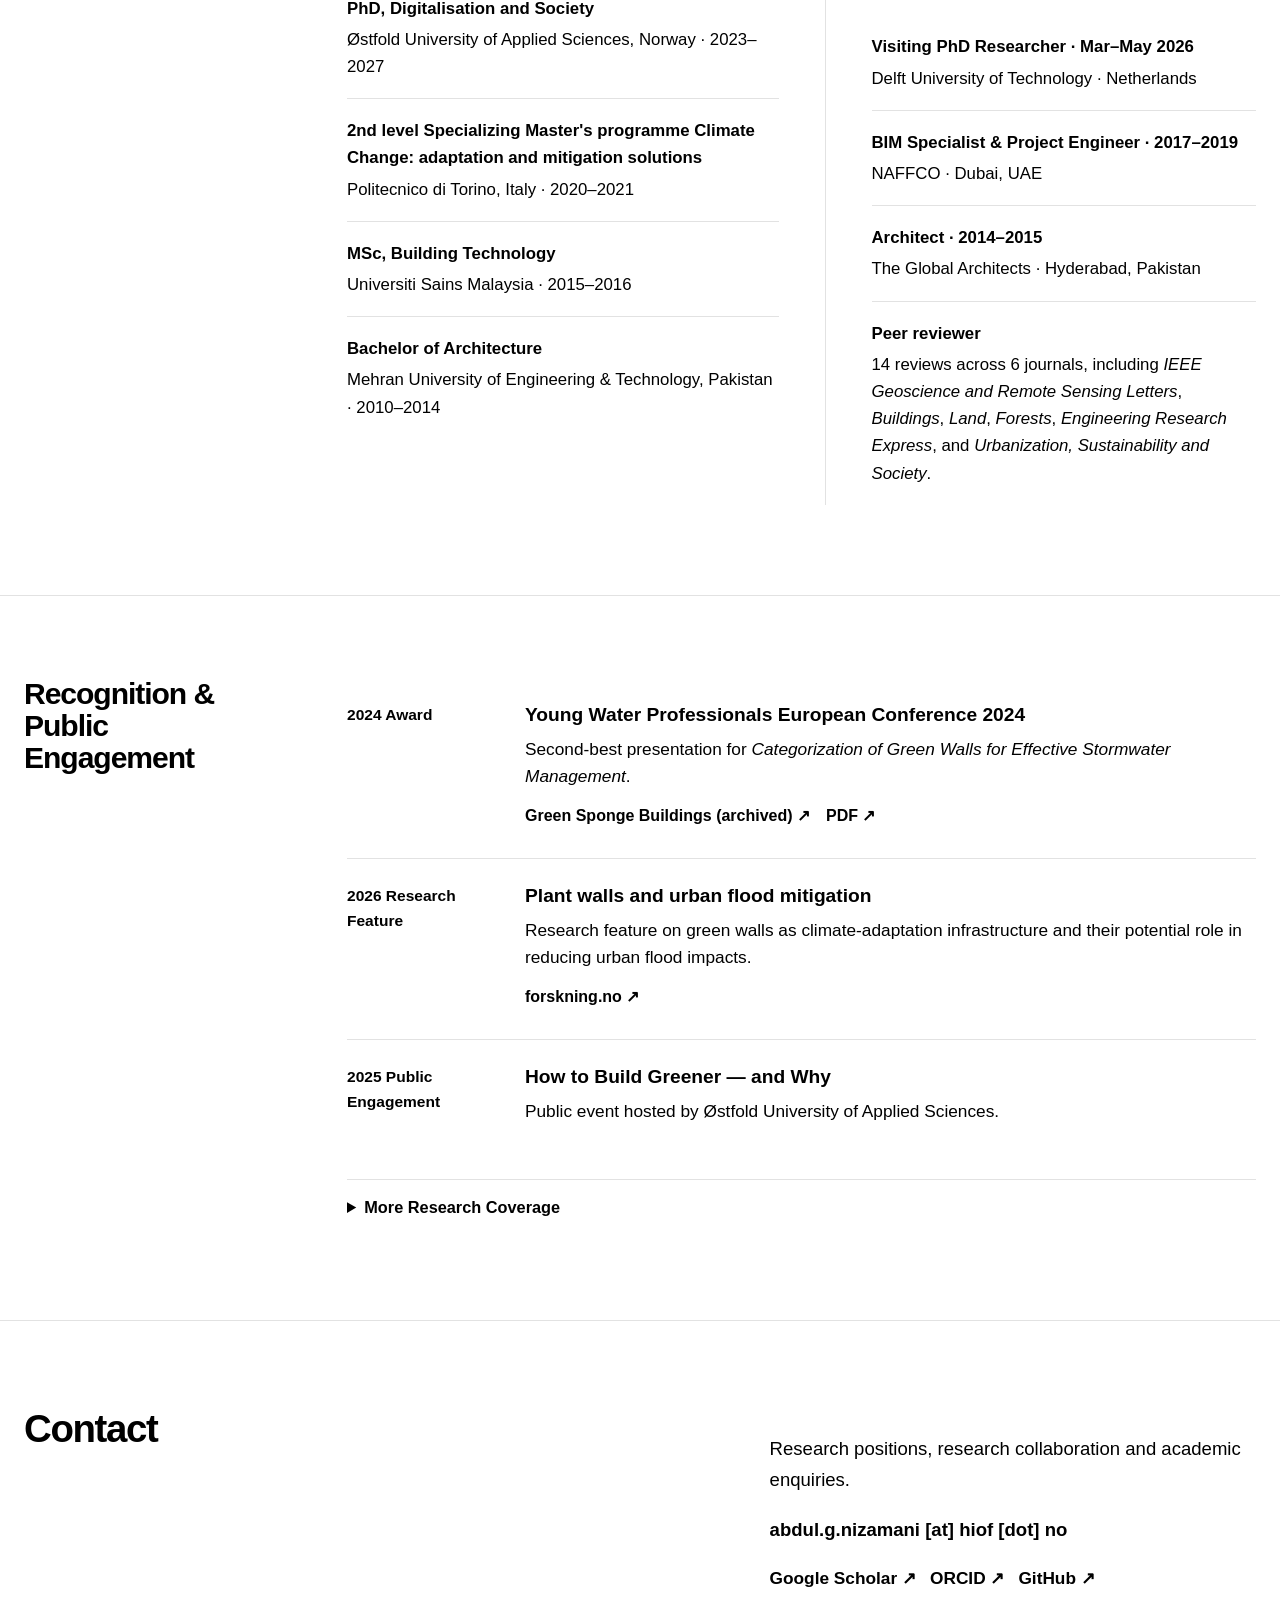
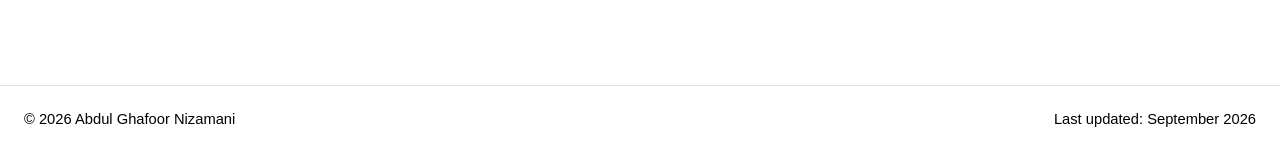
==== commit 2fa289b3: "Reorder research focus areas" ====
--- a/index.html
+++ b/index.html
@@ -77,22 +77,22 @@
 <article class="research-item">
 <span class="research-number">01</span>
 <div>
+<h3>Computational Urban Climate and Resilience</h3>
+<p>Computational and physics-informed modelling, remote sensing, and spatial analysis to understand urban climate and test adaptation interventions.</p>
+</div>
+</article>
+<article class="research-item">
+<span class="research-number">02</span>
+<div>
+<h3>Urban Development, Infrastructure and Climate Risk</h3>
+<p>How urban form, infrastructure decisions, institutions, and development patterns interact with climate hazards to shape long-term resilience and vulnerability.</p>
+</div>
+</article>
+<article class="research-item">
+<span class="research-number">03</span>
+<div>
 <h3>Nature-Based Solutions and Urban Adaptation</h3>
 <p>Nature-based interventions — green roofs, vertical greenery, and related systems — for stormwater management, heat mitigation, and climate adaptation.</p>
-</div>
-</article>
-<article class="research-item">
-<span class="research-number">02</span>
-<div>
-<h3>Computational Urban Climate and Resilience</h3>
-<p>Computational and physics-informed modelling, remote sensing, and spatial analysis to understand urban climate and test adaptation interventions.</p>
-</div>
-</article>
-<article class="research-item">
-<span class="research-number">03</span>
-<div>
-<h3>Urban Development, Infrastructure and Climate Risk</h3>
-<p>How urban form, infrastructure decisions, institutions, and development patterns interact with climate hazards to shape long-term resilience and vulnerability.</p>
 </div>
 </article>
 </div>
--- a/style.css
+++ b/style.css
@@ -76,8 +76,8 @@
 
 /* Research */
 .research-section { border-top:1px solid var(--line); }
-.research-list { border-top:1px solid var(--line); }
 .research-item { display:grid; grid-template-columns:48px minmax(0,1fr); gap:18px; padding:25px 0 27px; border-bottom:1px solid var(--line); }
+.research-item:last-child { border-bottom:0; }
 .research-number { padding-top:5px; color:var(--warm); font-size:.9rem; font-weight:800; letter-spacing:.08em; }
 .research-item h3 { margin:0 0 8px; font-weight:600; font-size:1.5rem; line-height:1.18; letter-spacing:-.02em; }
 .research-item p { margin:0; max-width:760px; color:var(--ink-soft); font-size:1.13rem; line-height:1.64; }
@@ -86,8 +86,8 @@
 .work-section { background:#ffffff; border-block:1px solid var(--line); }
 .section-heading-simple { margin-bottom:38px; }
 .section-heading-simple h2 { max-width:680px; font-size:clamp(2rem,3.2vw,2.8rem); line-height:1.06; }
-.work-row { display:grid; grid-template-columns:355px minmax(0,1fr); gap:48px; align-items:start; padding:36px 0; border-top:1px solid var(--line); }
-.work-row:last-child { border-bottom:1px solid var(--line); }
+.work-row { display:grid; grid-template-columns:355px minmax(0,1fr); gap:48px; align-items:start; padding:36px 0; }
+.work-row + .work-row { border-top:1px solid var(--line); }
 .image-button { padding:0; border:0; background:none; cursor:zoom-in; text-align:left; }
 .work-image img { width:100%; aspect-ratio:16/10; object-fit:cover; }
 .work-meta, .pub-venue { margin:0 0 8px; color:var(--accent); font-size:.88rem; font-weight:800; letter-spacing:.08em; text-transform:uppercase; }
@@ -98,7 +98,7 @@
 .work-links a, .pub-links a { font-weight:750; text-decoration:none; }
 
 /* Manuscript lead (text-only work row) */
-.manuscript-lead { align-self:stretch; padding:22px 0; border-top:2px solid var(--accent); border-bottom:1px solid var(--line); }
+.manuscript-lead { align-self:start; padding:0; border:0; }
 .manuscript-lead p { margin:0; }
 .manuscript-journal { color:var(--ink); font-size:1.4rem; font-weight:700; letter-spacing:-.02em; }
 .manuscript-status { margin-top:9px !important; color:var(--accent); font-size:1.02rem; font-weight:700; }
@@ -107,12 +107,12 @@
 /* Publications */
 .publications-section { background:var(--paper); }
 .sticky-label { position:sticky; top:98px; }
-.publication-list { border-top:1px solid var(--line); }
-.publication { display:grid; grid-template-columns:70px minmax(0,1fr); gap:24px; padding:28px 0 30px; border-bottom:1px solid var(--line); }
+.publication { display:grid; grid-template-columns:70px minmax(0,1fr); gap:24px; padding:28px 0 30px; }
+.publication + .publication { border-top:1px solid var(--line); }
 .pub-year { margin:2px 0 0; color:var(--warm); font-size:.95rem; font-weight:800; }
 .publication h3, .earlier-list h3 { margin:0; font-size:1.15rem; line-height:1.45; font-weight:760; color:var(--ink); }
 .publication .authors, .earlier-list .authors { margin-top:7px; font-size:1rem; }
-.earlier-publications { margin-top:28px; border-bottom:1px solid var(--line); }
+.earlier-publications { margin-top:28px; border-top:1px solid var(--line); }
 .earlier-publications summary { cursor:pointer; padding:17px 0; color:var(--accent); font-weight:800; }
 .earlier-list article { display:grid; grid-template-columns:70px minmax(0,1fr); gap:24px; padding:23px 0; border-top:1px solid var(--line); }
 
@@ -122,21 +122,21 @@
 .background-columns > div + div { border-left:1px solid var(--line); padding-left:46px; }
 .background-columns h3 { margin:0 0 20px; font-weight:600; font-size:1.5rem; }
 .background-list { margin:0; }
-.background-list > div { padding:18px 0; border-top:1px solid var(--line); }
-.background-list > div:last-child { border-bottom:1px solid var(--line); }
+.background-list > div { padding:18px 0; }
+.background-list > div + div { border-top:1px solid var(--line); }
 .background-list dt { font-weight:760; font-size:1.05rem; }
 .background-list dd { margin:4px 0 0; color:var(--ink-soft); font-size:1.05rem; }
 
 /* Recognition */
-.recognition-section { padding-top:82px; padding-bottom:84px; background:var(--paper); border-top:1px solid var(--line); }
-.recognition-list { border-top:1px solid var(--line); }
-.recognition-item { display:grid; grid-template-columns:150px minmax(0,1fr); gap:28px; padding:24px 0 26px; border-bottom:1px solid var(--line); }
+.recognition-section { padding-top:82px; padding-bottom:84px; background:var(--paper); }
+.recognition-item { display:grid; grid-template-columns:150px minmax(0,1fr); gap:28px; padding:24px 0 26px; }
+.recognition-item + .recognition-item { border-top:1px solid var(--line); }
 .recognition-meta { color:var(--accent); font-size:.97rem; font-weight:700; }
 .recognition-item h3 { margin:0 0 7px; color:var(--ink); font-size:1.2rem; line-height:1.4; font-weight:600; }
 .recognition-item p { margin:0 0 9px; max-width:720px; color:var(--ink-soft); font-size:1.08rem; line-height:1.6; }
 .recognition-item a { display:inline-block; padding-block:3px; font-size:1rem; font-weight:700; text-decoration:none; }
 .recognition-item a + a { margin-left:16px; }
-.more-coverage { margin-top:18px; border-bottom:1px solid var(--line); }
+.more-coverage { margin-top:18px; border-top:1px solid var(--line); }
 .more-coverage summary { padding:14px 0 16px; cursor:pointer; color:var(--accent); font-size:1.02rem; font-weight:700; }
 .coverage-links { padding-bottom:15px; }
 .coverage-links a, .coverage-links .coverage-item { display:grid; grid-template-columns:210px minmax(0,1fr); gap:24px; padding:13px 0; border-top:1px solid var(--line); text-decoration:none; }
@@ -203,7 +203,7 @@
   .section { padding:56px 0; }
   .research-item { grid-template-columns:42px 1fr; gap:13px; }
   .work-row { grid-template-columns:1fr; gap:20px; padding:24px 0; }
-  .manuscript-lead { padding:16px 0 18px; }
+  .manuscript-lead { padding:0; }
   .manuscript-topic { max-width:none; }
   .background-columns { grid-template-columns:1fr; gap:28px; }
   .background-columns > div + div { border-left:0; padding-left:0; }
